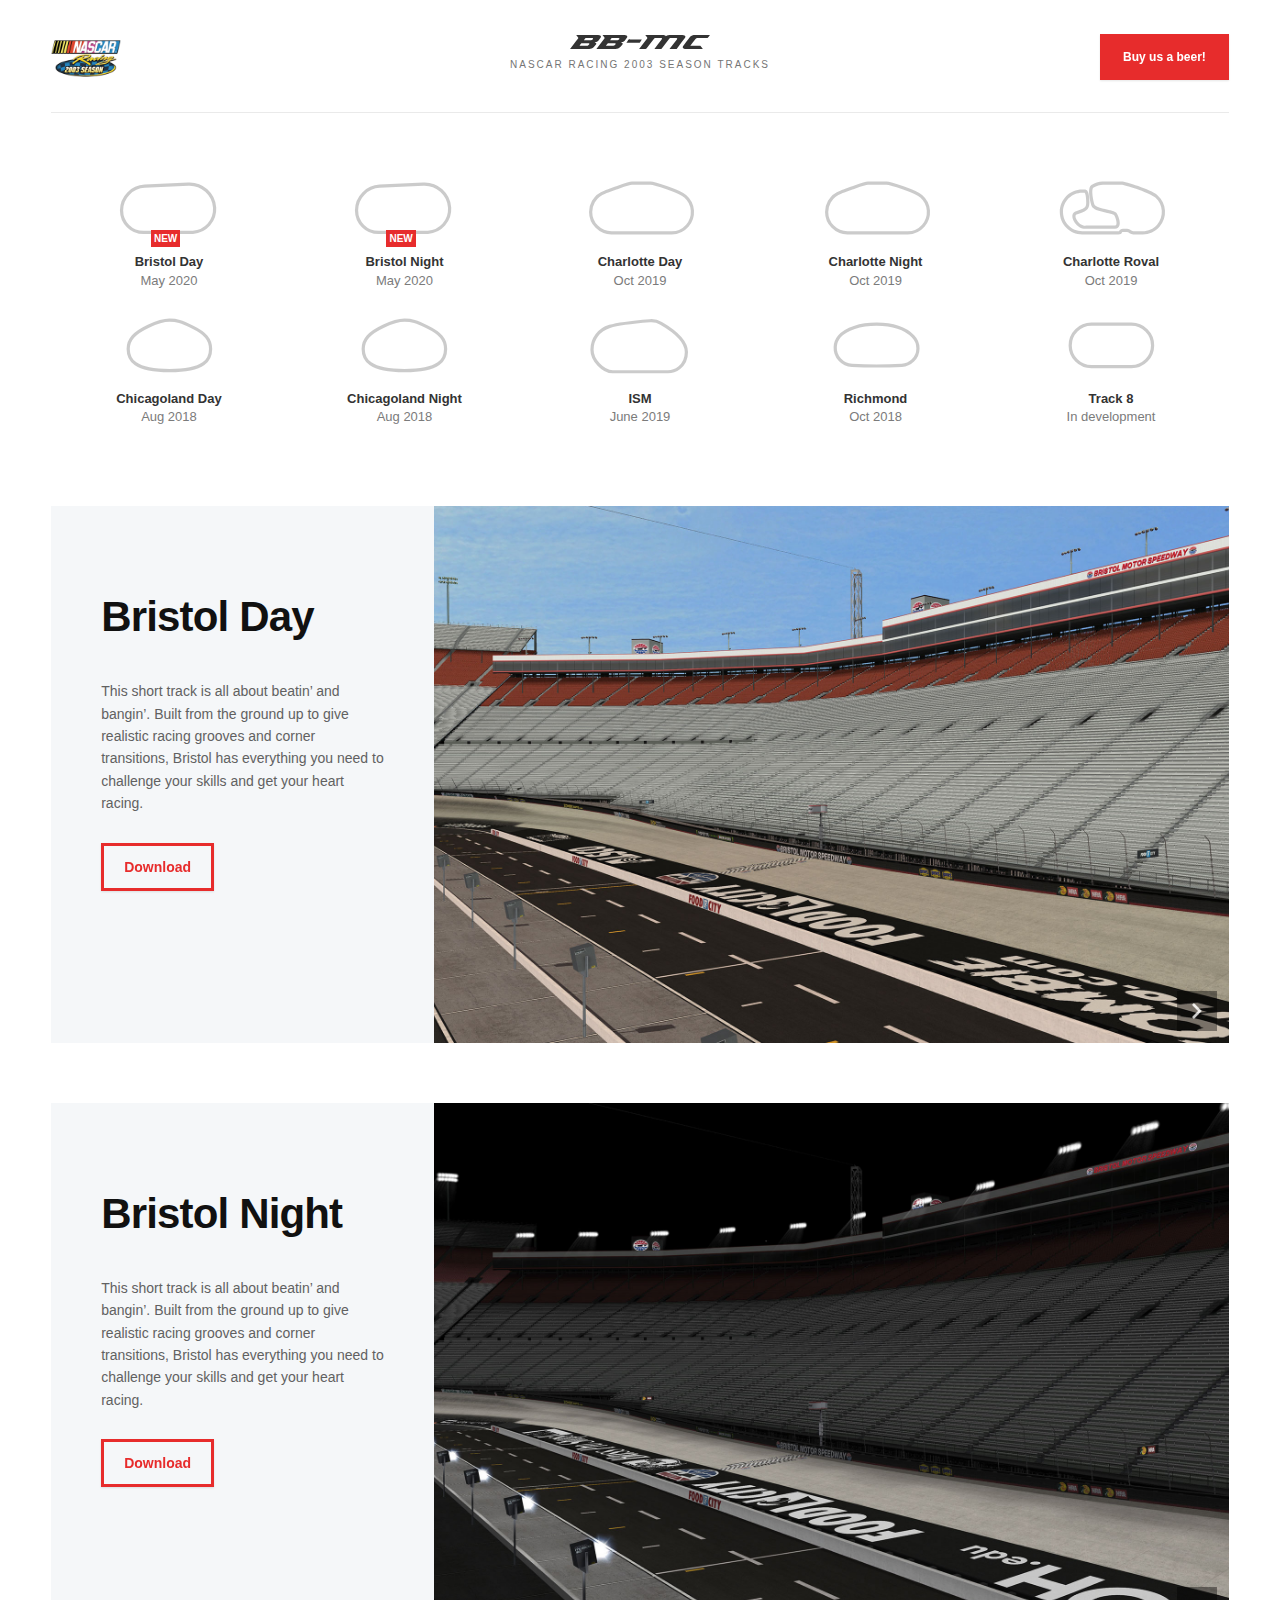
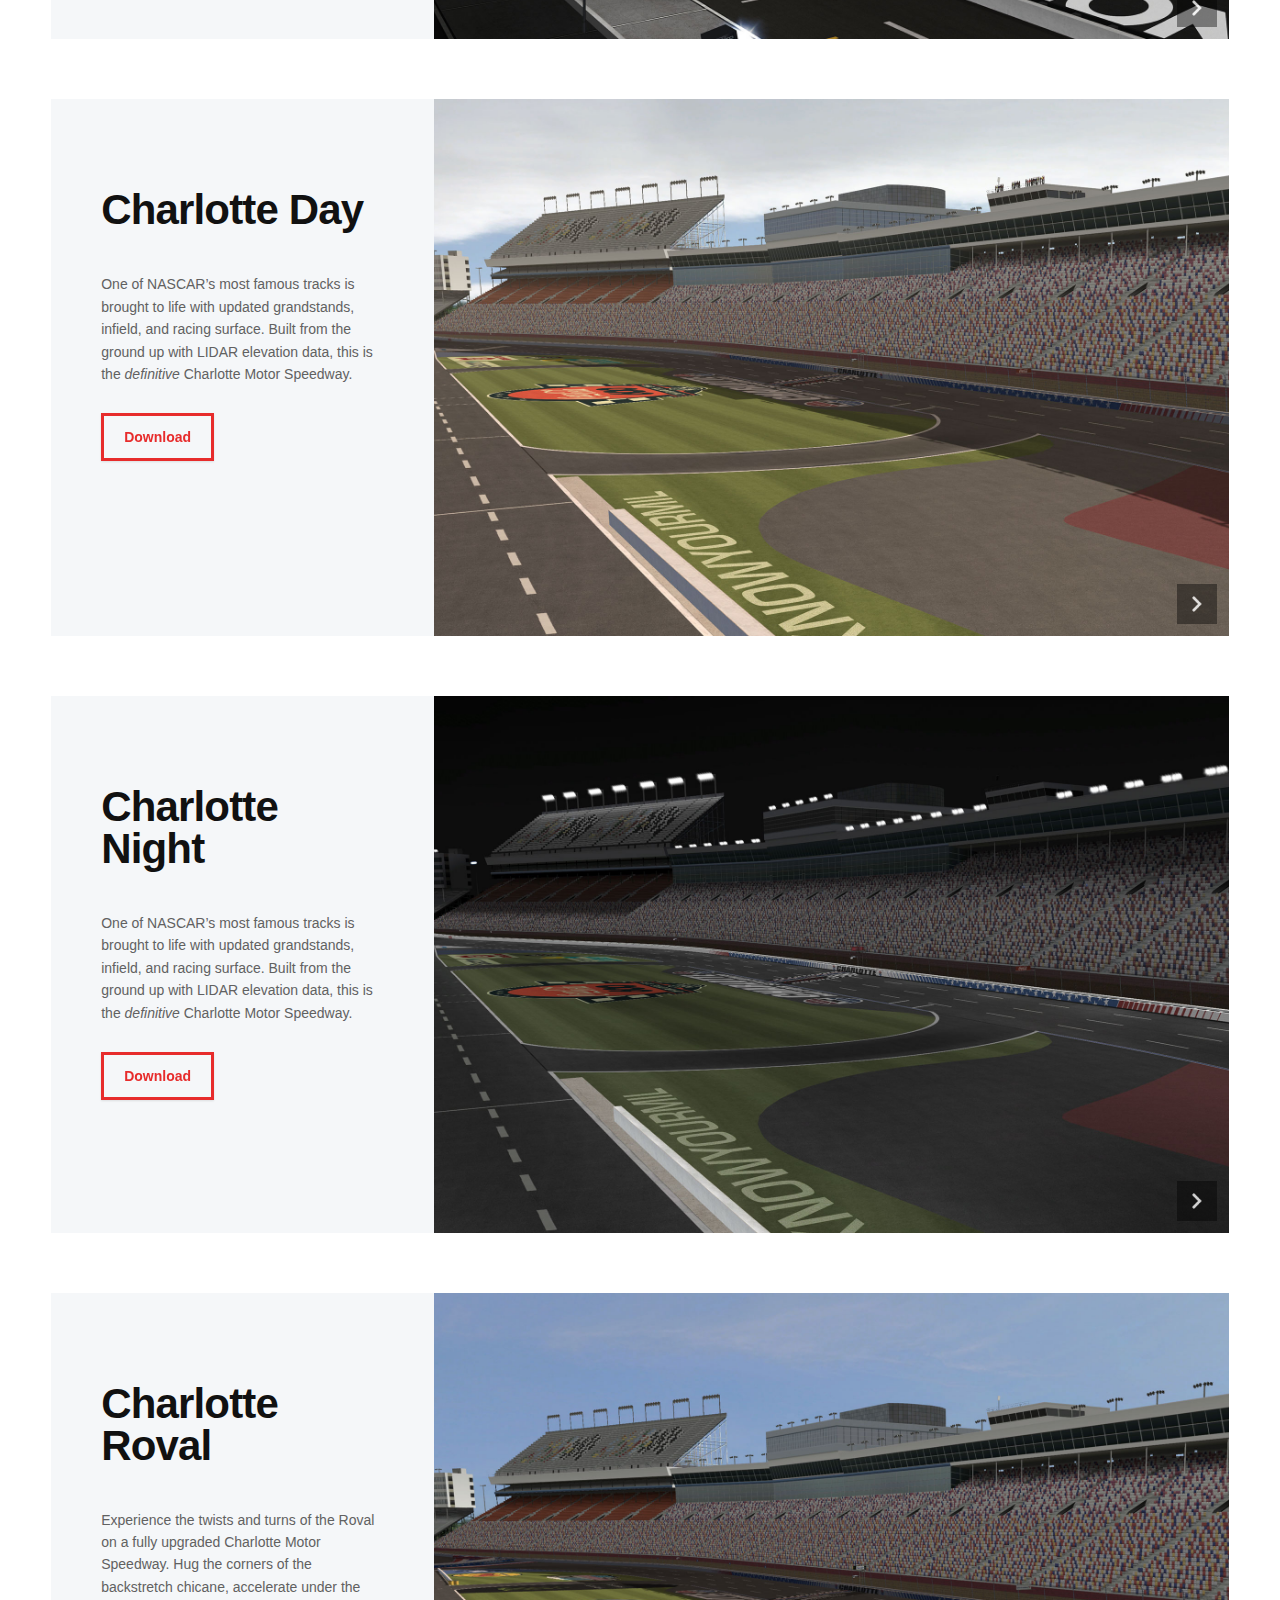
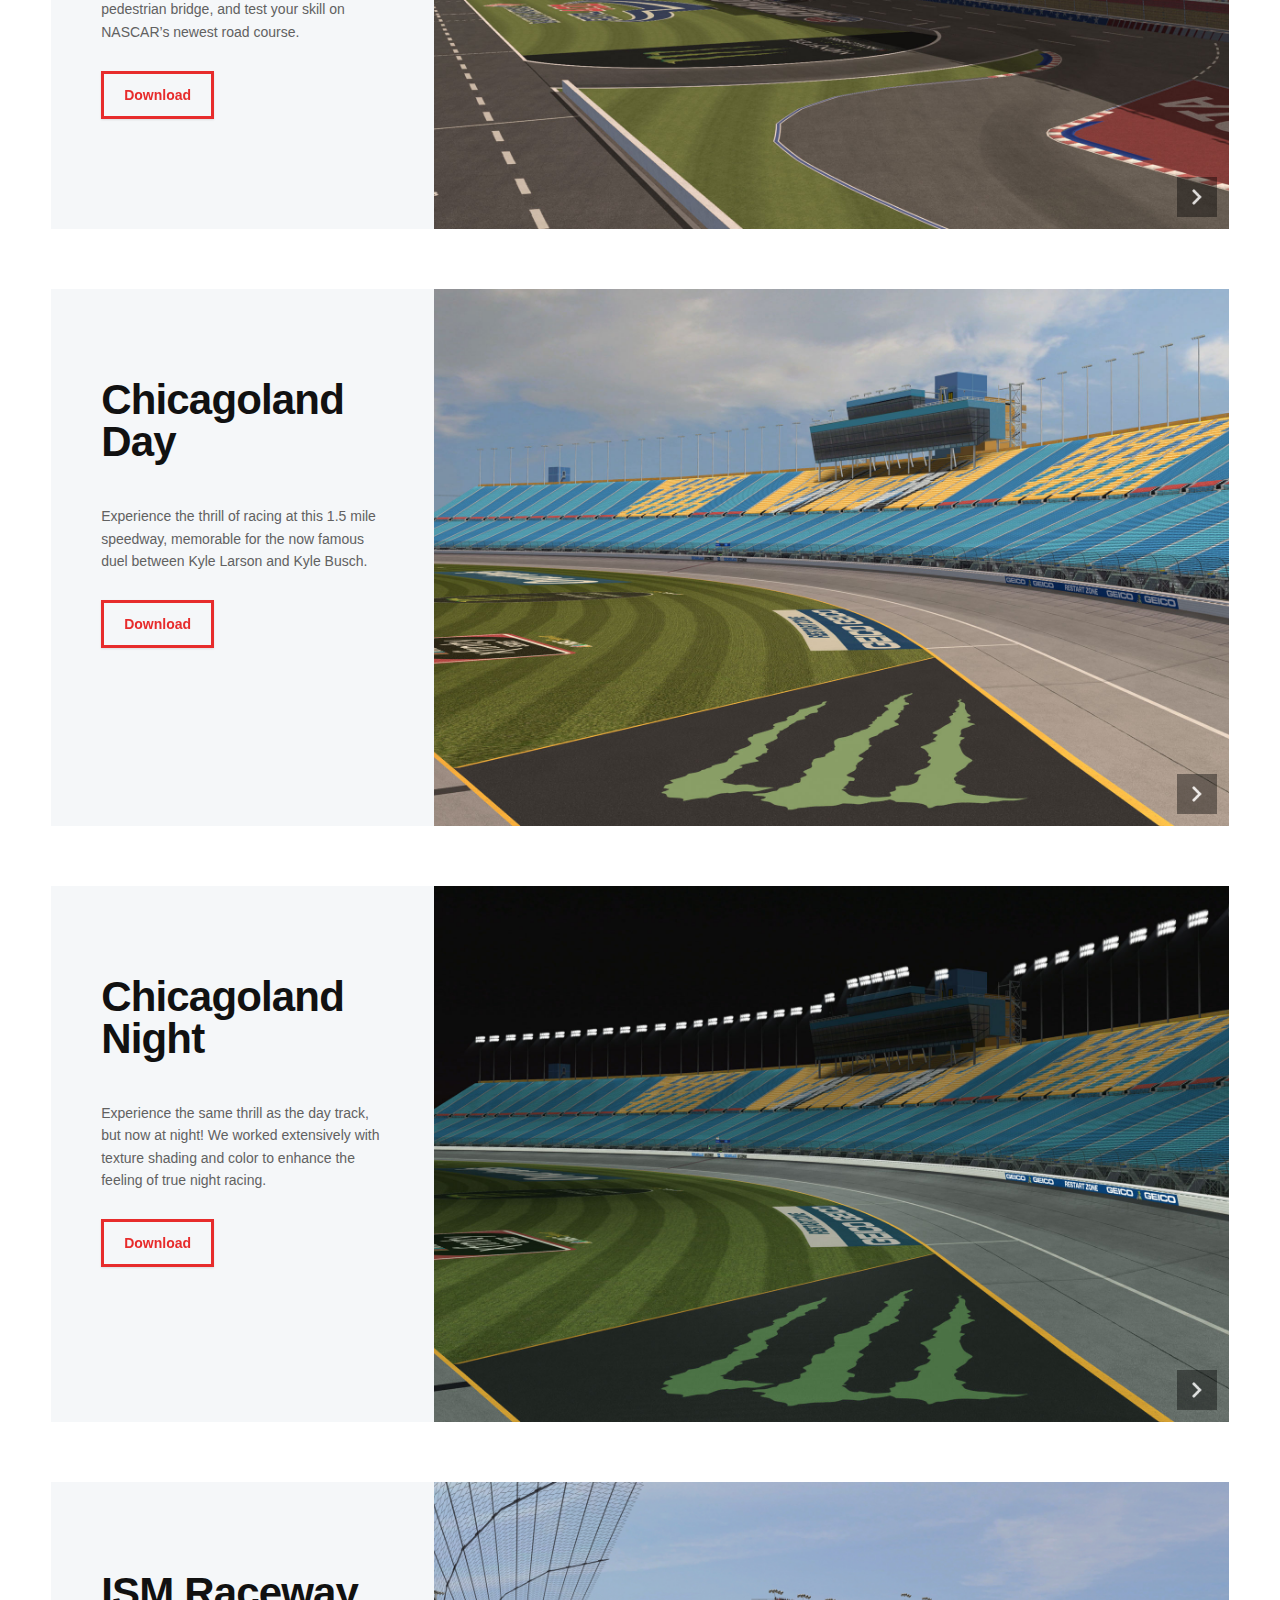
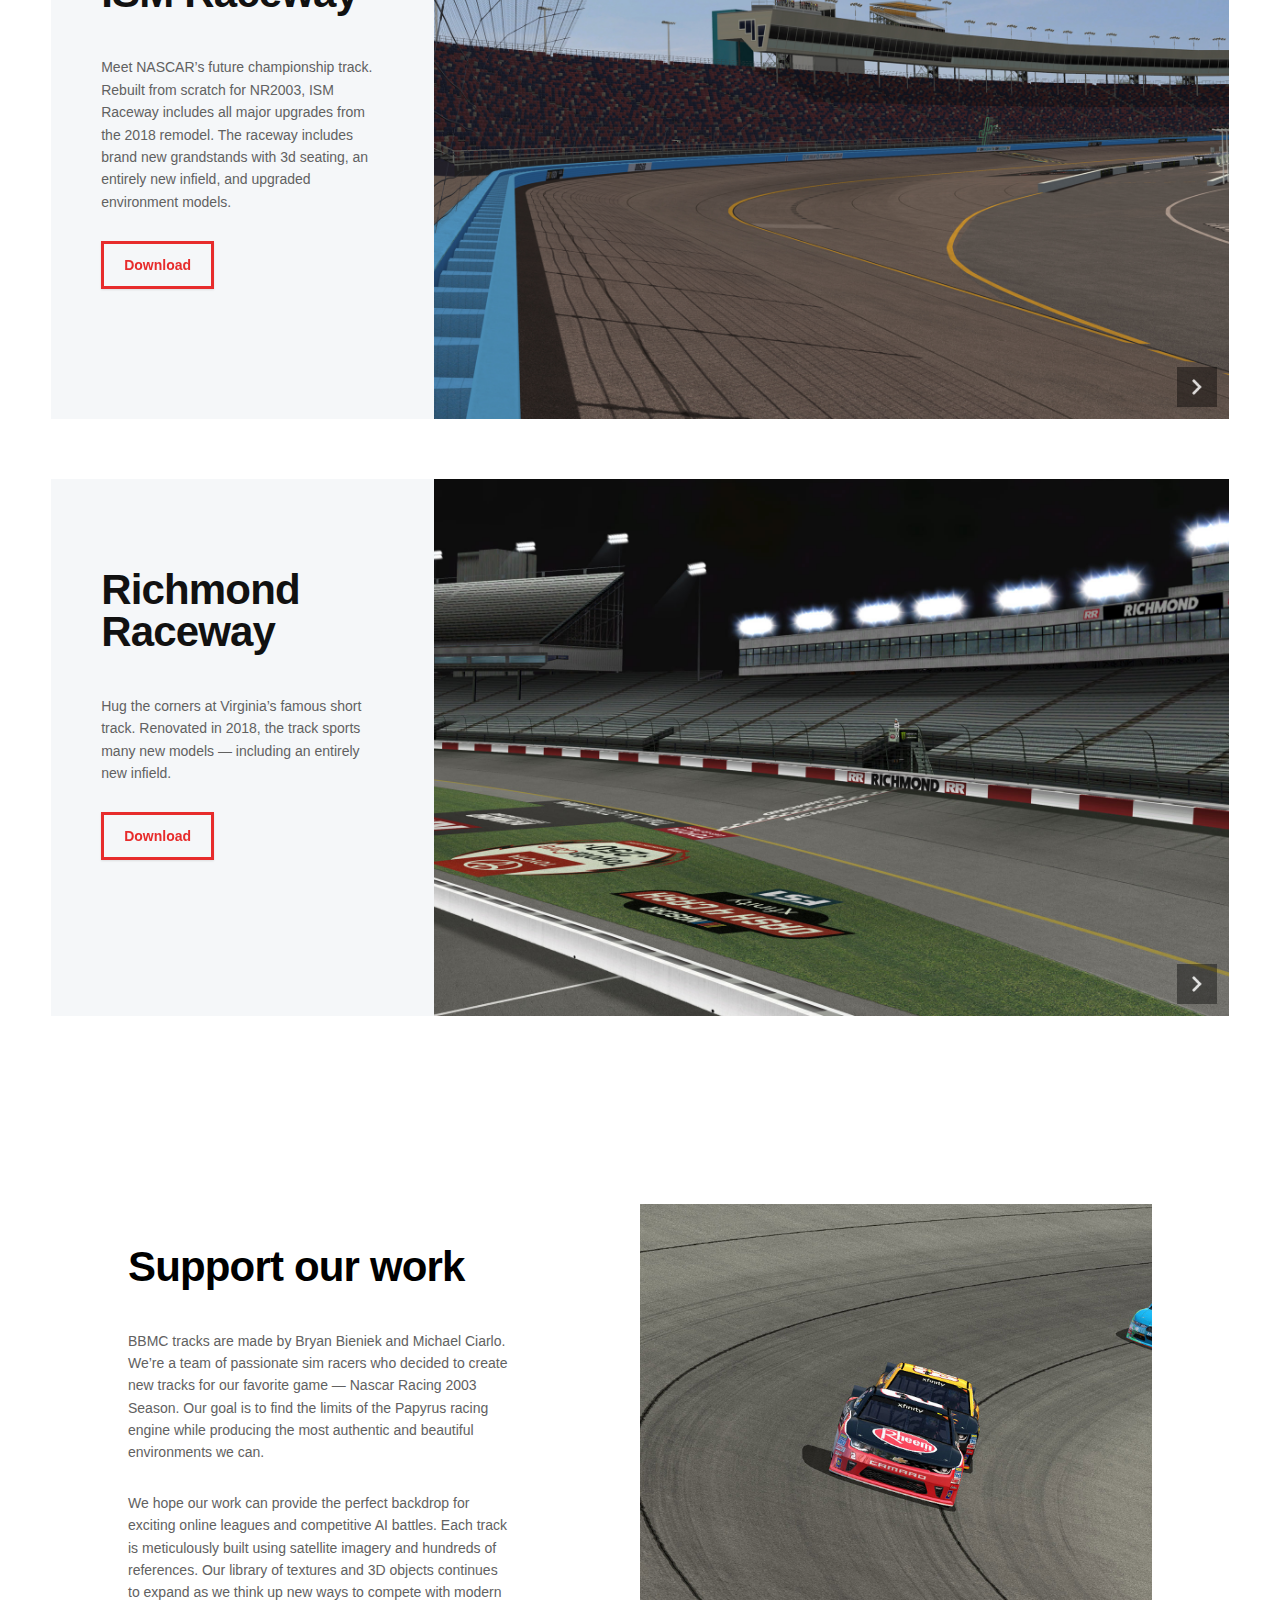
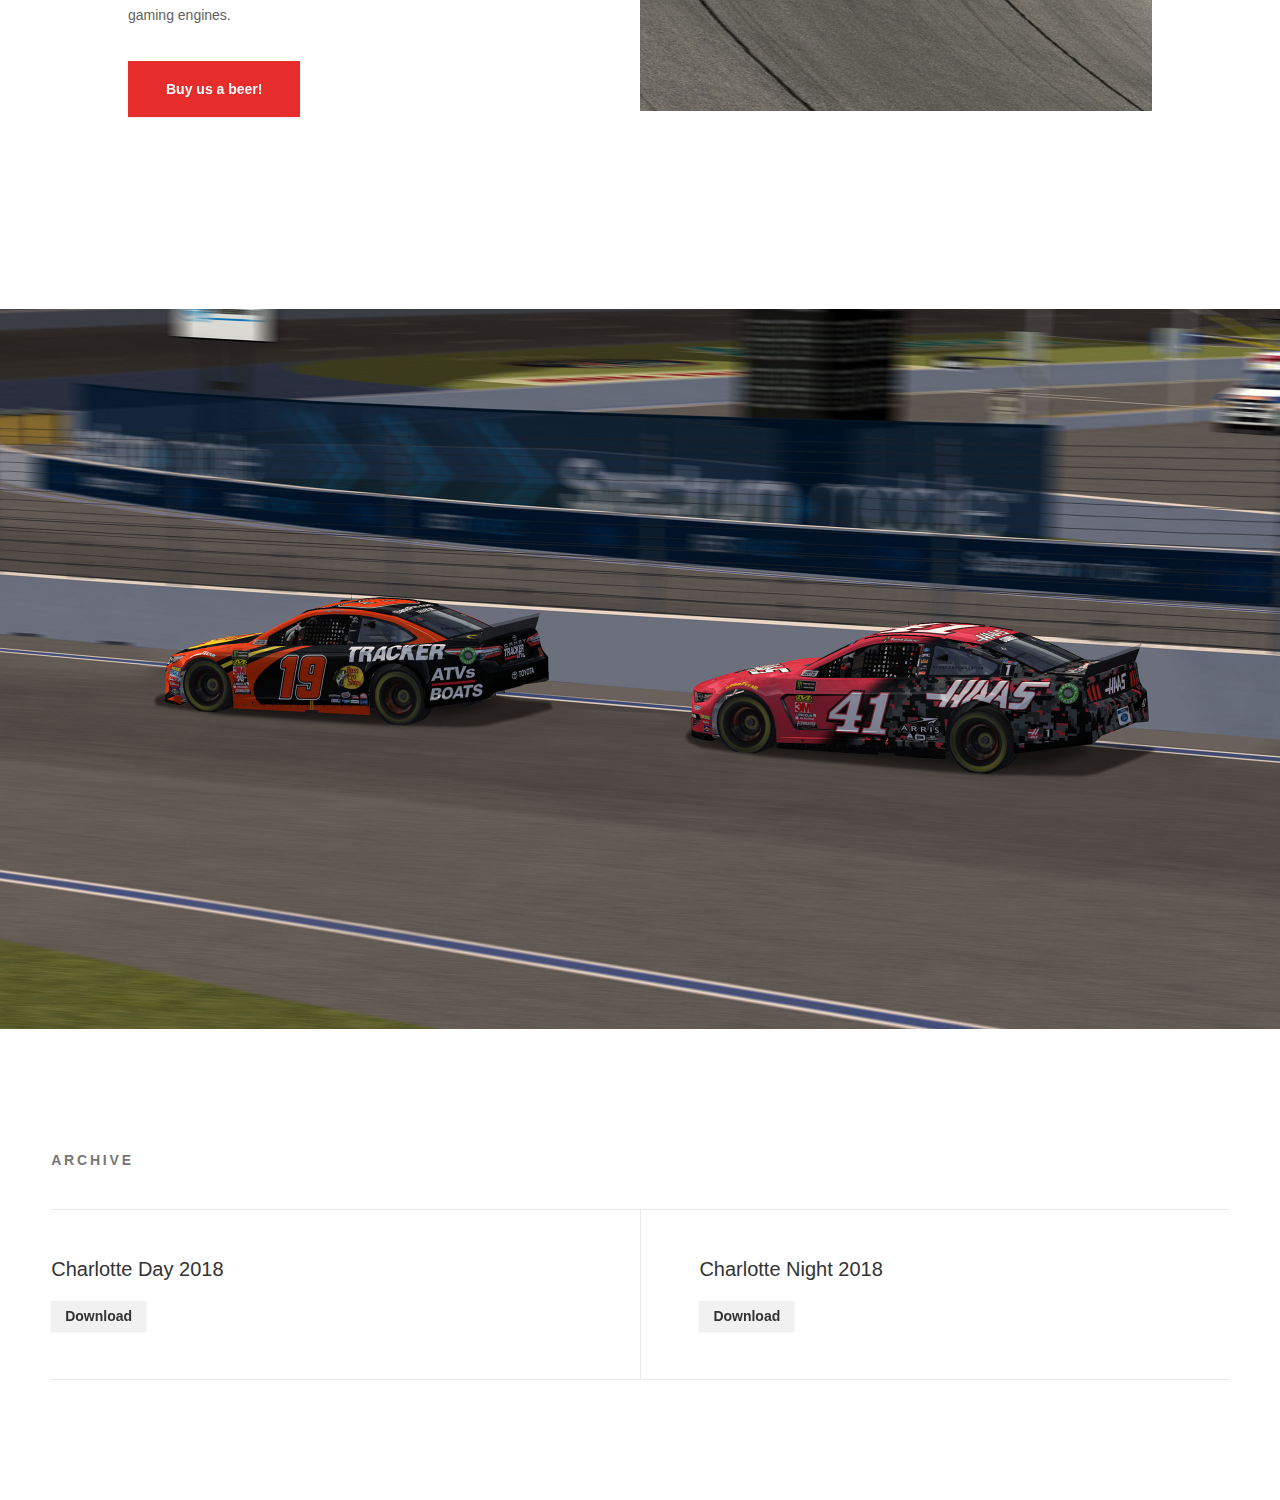
==== index.html @ 6c7286c6 "Adding Bristol" ====
<!DOCTYPE html>
  <html>
  <head itemscope itemtype="http://schema.org/WebSite">
    <meta http-equiv="X-UA-Compatible" content="IE=edge" />
    <meta charset="utf-8" />

    <meta name="Author" content="Michael Ciarlo">
    <meta name="robots" content="noodp">
    <title itemprop="name">BB-MC NR2003 Tracks</title>
    <meta name="Description" content="BB-MC tracks are made by Bryan Bieniek and Michael Ciarlo. We’re a team of passionate sim racers who decided to create new tracks for our favorite game — Nascar Racing 2003 Season. Our goal is to find the limits of the Papyrus racing engine while producing the most authentic and beautiful environments we can." />
    <meta name="Keywords" content="nr2003, nascar, papyrus, tracks, bb-mc, bbmc" />
    <meta name="viewport" content="width=device-width, initial-scale=1.0, user-scalable=yes" />
    <link href='css/styles.css' rel='stylesheet' type='text/css' />
    <link rel="shortcut icon" type="image/png" href="favicon.png"/>
    <link rel="icon" type="image/png" sizes="16x16" href="favicon.png" />
    <link rel="icon" type="image/png" sizes="64x64" href="favicon64.png">
    <link rel="icon" type="image/png" sizes="144x144" href="favicon144.png">
    <link rel="icon" type="image/png" sizes="128x128" href="favicon128.png">
    <link rel="icon" type="image/png" sizes="192x192" href="favicon192.png">
  </head>
  <body>
    <nav>
      <div class="wrapper">
        <img class="bbmc-logo" src="images/bbmc_logo.svg"/>
        <p>Nascar Racing 2003 Season Tracks</p>
        <img class="nr2003-logo" src="images/nr2003_logo.png"/>

        <form action="https://www.paypal.com/cgi-bin/webscr" method="post" target="_top">
          <input type="hidden" name="cmd" value="_s-xclick">
          <input type="hidden" name="encrypted" value="-----BEGIN [base64]/Ld/7AnKTxLSsSn9MILS9XUJB+LjviXIjpAPSilrXqiF1tpsbYVTB7MCBTBFT0xLMkMaRyl9DXPT93Aesy8qOb44S8ISNP3ZuZ2pFSe6hI1AZSZCnqjGi8lLxo4keRy+KV/[base64]/hJl66/RGqrj5rFb08sAABNTzDTiqqNpJeBsYs/[base64]/MA0GCSqGSIb3DQEBBQUAA4GBAIFfOlaagFrl71+jq6OKidbWFSE+Q4FqROvdgIONth+8kSK//Y/4ihuE4Ymvzn5ceE3S/[base64]/CYFsrI1hrlqDE5iIVI6xHju+7VVsXNITMTmZ12gdlLPNahbM4hONWyWEFKC5I/IgQmeHvSf1NakFo8JRTotuAVs6D/0YvlEqB1TQoZnE9zcMwkSItXrFla8p/ffb0wojvuf2L8EDoYLwv6KZ6eOqG/DkrmI8Ya5G-----END PKCS7-----">
          <input type="submit" border="0" value="Buy us a beer!" name="submit" alt="Buy us a beer through Paypal">
        </form>
      </div>
    </nav>

    <div class="page-container">
      <div class="wrapper">
        <ul class="track-nav">
          <li class="new">
            <a href="#bristol-day">
              <img src="images/bristol.svg"/>
              <span class="track-title">Bristol Day</span>
              <span class="track-status">May 2020</span>
            </a>
          </li><li class="new">
            <a href="#bristol-night">
              <img src="images/bristol.svg"/>
              <span class="track-title">Bristol Night</span>
              <span class="track-status">May 2020</span>
            </a>
          </li><li>
            <a href="#charlotte-day">
              <img src="images/charlotte.svg"/>
              <span class="track-title">Charlotte Day</span>
              <span class="track-status">Oct 2019</span>
            </a>
          </li><li>
            <a href="#charlotte-night">
              <img src="images/charlotte.svg"/>
              <span class="track-title">Charlotte Night</span>
              <span class="track-status">Oct 2019</span>
            </a>
          </li><li>
            <a href="#roval">
              <img src="images/roval.svg"/>
              <span class="track-title">Charlotte Roval</span>
              <span class="track-status">Oct 2019</span>
            </a>
          </li><li>
            <a href="#chicagoland-day">
              <img src="images/chicagoland.svg"/>
              <span class="track-title">Chicagoland Day</span>
              <span class="track-status">Aug 2018</span>
            </a>
          </li><li>
            <a href="#chicagoland-night">
              <img src="images/chicagoland.svg"/>
              <span class="track-title">Chicagoland Night</span>
              <span class="track-status">Aug 2018</span>
            </a>
          </li><li>
            <a href="#ism">
              <img src="images/ism.svg"/>
              <span class="track-title">ISM</span>
              <span class="track-status">June 2019</span>
            </a>
          </li><li>
            <a href="#richmond">
              <img src="images/richmond.svg"/>
              <span class="track-title">Richmond</span>
              <span class="track-status">Oct 2018</span>
            </a>
          </li><li>
            <a href="#if-you-like-us">
              <img src="images/generic_oval.svg"/>
              <span class="track-title">Track 8</span>
              <span class="track-status">In development</span>
            </a>
          </li>
        </ul>

        <section class="track" id="bristol-day">
          <a href="#" class="next-btn">next</a>
          <div class="details-sidebar">
            <h2>Bristol Day</h2>
            <p>This short track is all about beatin&rsquo; and bangin&rsquo;. Built from the ground up to give realistic racing grooves and corner transitions, Bristol has everything you need to challenge your skills and get your heart racing.</p>

            <a href="https://drive.google.com/uc?export=download&id=1gdAVMjMY4EZbZMWgzS-xcwdsfmLIvcOp" id="bristol_2019_day"  class="button">Download</a>
          </div>
          <ul class="gallery">
            <li class="active"><img src="images/bristol_day_01.jpg"/></li>
            <li><img src="images/bristol_day_02.jpg"/></li>
            <li><img src="images/bristol_day_03.jpg"/></li>
            <li><img src="images/bristol_day_04.jpg"/></li>
          </ul>
        </section>

        <section class="track" id="bristol-night">
          <a href="#" class="next-btn">next</a>
          <div class="details-sidebar">
            <h2>Bristol Night</h2>

            <p>This short track is all about beatin&rsquo; and bangin&rsquo;. Built from the ground up to give realistic racing grooves and corner transitions, Bristol has everything you need to challenge your skills and get your heart racing.</p>
            <a href="https://drive.google.com/uc?export=download&id=1IHFZramnAg5ig-El8wnReB5KZpmSCfus" id="bristol_2019_night"  class="button">Download</a>
          </div>
          <ul class="gallery">
            <li class="active"><img src="images/bristol_night_01.jpg"/></li>
            <li><img src="images/bristol_night_02.jpg"/></li>
            <li><img src="images/bristol_night_03.jpg"/></li>
            <li><img src="images/bristol_night_04.jpg"/></li>
          </ul>
        </section>

        <section class="track" id="charlotte-day">
          <a href="#" class="next-btn">next</a>
          <div class="details-sidebar">
            <h2>Charlotte Day</h2>

            <p>One of NASCAR&rsquo;s most famous tracks is brought to life with updated grandstands, infield, and racing surface. Built from the ground up with LIDAR elevation data, this is the <em>definitive</em> Charlotte Motor Speedway.</p>

            <a href="https://drive.google.com/uc?export=download&id=1QQlL8sUk3x7QSqaBfu5qzbh1188b99z9" id="charlotte_2019_day"  class="button">Download</a>
          </div>
          <ul class="gallery">
            <li class="active"><img src="images/charlotte_day_01.jpg"/></li>
            <li><img src="images/charlotte_day_02.jpg"/></li>
            <li><img src="images/charlotte_day_03.jpg"/></li>
            <li><img src="images/charlotte_day_04.jpg"/></li>
          </ul>
        </section>

        <section class="track" id="charlotte-night">
          <a href="#" class="next-btn">next</a>
          <div class="details-sidebar">
            <h2>Charlotte Night</h2>

            <p>One of NASCAR&rsquo;s most famous tracks is brought to life with updated grandstands, infield, and racing surface. Built from the ground up with LIDAR elevation data, this is the <em>definitive</em> Charlotte Motor Speedway.</p>

            <a href="https://drive.google.com/uc?export=download&id=196zmSc3mFMrxX4CjbywggFLNlgRhF7vT" id="charlotte_2019_night"  class="button">Download</a>

          </div>
          <ul class="gallery">
            <li class="active"><img src="images/charlotte_night_01.jpg"/></li>
            <li><img src="images/charlotte_night_02.jpg"/></li>
            <li><img src="images/charlotte_night_03.jpg"/></li>
            <li><img src="images/charlotte_night_04.jpg"/></li>
          </ul>
        </section>

        <section class="track" id="roval">
          <a href="#" class="next-btn">next</a>
          <div class="details-sidebar">
            <h2>Charlotte Roval</h2>

            <p>Experience the twists and turns of the Roval on a fully upgraded Charlotte Motor Speedway. Hug the corners of the backstretch chicane, accelerate under the pedestrian bridge, and test your skill on NASCAR&rsquo;s newest road course.</p>

            <a href="https://drive.google.com/uc?export=download&id=1WeiO4xHWXRuEvJM6mdbeGwLMorNpTwdo" id="charlotte_roval_2019"  class="button">Download</a>

          </div>
          <ul class="gallery">
            <li class="active"><img src="images/roval_01.jpg"/></li>
            <li><img src="images/roval_02.jpg"/></li>
            <li><img src="images/roval_03.jpg"/></li>
            <li><img src="images/roval_04.jpg"/></li>
          </ul>
        </section>

        <section class="track" id="chicagoland-day">
          <a href="#" class="next-btn">next</a>
          <div class="details-sidebar">
            <h2>Chicagoland Day</h2>

            <p>Experience the thrill of racing at this 1.5 mile speedway, memorable for the now famous duel between Kyle Larson and Kyle Busch.</p>

            <a href="https://drive.google.com/uc?export=download&id=1xI8DD6od8rFcpWTN_rj-GBPiWK726f2u" id="chicagoland_2018_day" class="button">Download</a>
          </div>
          <ul class="gallery">
            <li class="active"><img src="images/chicagoland_day_01.jpg"/></li>
            <li><img src="images/chicagoland_day_02.jpg"/></li>
            <li><img src="images/chicagoland_day_03.jpg"/></li>
          </ul>
        </section>

        <section class="track" id="chicagoland-night">
          <a href="#" class="next-btn">next</a>
          <div class="details-sidebar">
            <h2>Chicagoland Night</h2>

            <p>Experience the same thrill as the day track, but now at night! We worked extensively with texture shading and color to enhance the feeling of true night racing.</p>

            <a href="https://drive.google.com/uc?export=download&id=1O32Zm3NZcpu2gcEGbF2Jc6TDg2l6SyyN" id="chicagoland_2018_night" class="button">Download</a>
          </div>
          <ul class="gallery">
            <li class="active"><img src="images/chicagoland_night_01.jpg"/></li>
            <li><img src="images/chicagoland_night_02.jpg"/></li>
            <li><img src="images/chicagoland_night_03.jpg"/></li>
          </ul>
        </section>

        <section class="track" id="ism">
          <a href="#" class="next-btn">next</a>
          <div class="details-sidebar">
            <h2>ISM Raceway</h2>

            <p>Meet NASCAR&rsquo;s future championship track. Rebuilt from scratch for NR2003, ISM Raceway includes all major upgrades from the 2018 remodel. The raceway includes brand new grandstands with 3d seating, an entirely new infield, and upgraded environment models.</p>

            <a href="https://drive.google.com/uc?export=download&id=14yXhM1oPt4yrw9xiVf8Uq1otse2FO-Ag" id="ism_2019_day" class="button">Download</a>
          </div>
          <ul class="gallery">
            <li class="active"><img src="images/ism_01.jpg"/></li>
            <li><img src="images/ism_02.jpg"/></li>
            <li><img src="images/ism_03.jpg"/></li>
            <li><img src="images/ism_04.jpg"/></li>
          </ul>
        </section>

        <section class="track" id="richmond">
          <a href="#" class="next-btn">next</a>
          <div class="details-sidebar">
            <h2>Richmond Raceway</h2>

            <p>Hug the corners at Virginia&rsquo;s famous short track. Renovated in 2018, the track sports many new models &mdash; including an entirely new infield.</p>

            <a href="https://drive.google.com/uc?export=download&id=11vyRlw9XBg_BKRgeRlXnUYu-orRSEMEd" id="richmond_2018_night"  class="button">Download</a>
          </div>
          <ul class="gallery">
            <li class="active"><img src="images/richmond_01.jpg"/></li>
            <li><img src="images/richmond_02.jpg"/></li>
            <li><img src="images/richmond_03.jpg"/></li>
            <li><img src="images/richmond_04.jpg"/></li>
          </ul>
        </section>
      </div>

      <section id="if-you-like-us">
        <div class="wrapper">
          <h2>Support our work</h2>
          <p>BBMC tracks are made by Bryan Bieniek and Michael Ciarlo. We’re a team of passionate sim racers who decided to create new tracks for our favorite game &mdash; Nascar Racing 2003 Season. Our goal is to find the limits of the Papyrus racing engine while producing the most authentic and beautiful environments we can.</p>

          <p>We hope our work can provide the perfect backdrop for exciting online leagues and competitive AI battles. Each track is meticulously built using satellite imagery and hundreds of references. Our library of textures and 3D objects continues to expand as we think up new ways to compete with modern gaming engines.</p>
          <form action="https://www.paypal.com/cgi-bin/webscr" method="post" target="_top">
            <input type="hidden" name="cmd" value="_s-xclick">
            <input type="hidden" name="encrypted" value="-----BEGIN [base64]/Ld/7AnKTxLSsSn9MILS9XUJB+LjviXIjpAPSilrXqiF1tpsbYVTB7MCBTBFT0xLMkMaRyl9DXPT93Aesy8qOb44S8ISNP3ZuZ2pFSe6hI1AZSZCnqjGi8lLxo4keRy+KV/[base64]/hJl66/RGqrj5rFb08sAABNTzDTiqqNpJeBsYs/[base64]/MA0GCSqGSIb3DQEBBQUAA4GBAIFfOlaagFrl71+jq6OKidbWFSE+Q4FqROvdgIONth+8kSK//Y/4ihuE4Ymvzn5ceE3S/[base64]/CYFsrI1hrlqDE5iIVI6xHju+7VVsXNITMTmZ12gdlLPNahbM4hONWyWEFKC5I/IgQmeHvSf1NakFo8JRTotuAVs6D/0YvlEqB1TQoZnE9zcMwkSItXrFla8p/ffb0wojvuf2L8EDoYLwv6KZ6eOqG/DkrmI8Ya5G-----END PKCS7-----">
            <input type="submit" border="0" value="Buy us a beer!" name="submit" alt="Buy us a beer through Paypal">
            </form>
        </div>
        <div class="about-image">
          <img class="half-image" src="images/about-sq.jpg" alt="Charlotte Motor Speedway for NR2003"/>
        </div>
      </section>

      <section id="donate">
        <img class="charlotte-image" src="images/about_bg.jpg" alt="Charlotte Motor Speedway for NR2003"/>
      </section>

      <section id="archives">
        <div class="wrapper">
          <h2>Archive</h2>
          <ul>
            <li>
              <span class="download-title">Charlotte Day 2018</span>
              <a href="https://drive.google.com/uc?export=download&id=18h4JbHLHqcitSFmX3NyJFHFtAVwnP8gA" id="charlotte_2018_night">Download</a>
            </li><li>
              <span class="download-title">Charlotte Night 2018</span>
              <a href="https://drive.google.com/uc?export=download&id=1z1UWp6cW1PGegtFF5knNUzVIuVJZ25nS" id="charlotte_2018_day">Download</a>
            </li>
        </div>
      </section>
    </div>

    <script async src="https://www.googletagmanager.com/gtag/js?id=UA-72804362-2"></script>
    <script>
      window.dataLayer = window.dataLayer || [];
      function gtag(){dataLayer.push(arguments);}
      gtag('js', new Date());

      gtag('config', 'UA-72804362-2');
    </script>

    <script src="https://ajax.googleapis.com/ajax/libs/jquery/3.3.1/jquery.min.js"></script>

    <script type="text/javascript" src="js/nr2003.js"></script>

  </body>
</html>
---- css/styles.css ----
html, body, div, span, applet, object, iframe,
h1, h2, h3, h4, h5, h6, p, blockquote, pre,
a, abbr, acronym, address, big, cite, code,
del, dfn, em, img, ins, kbd, q, s, samp,
small, strike, strong, sub, sup, tt, var,
b, u, i, center,
dl, dt, dd, ol, ul, li,
fieldset, form, label, legend,
table, caption, tbody, tfoot, thead, tr, th, td,
article, aside, canvas, details, embed,
figure, figcaption, footer, header, hgroup,
menu, nav, output, ruby, section, summary,
time, mark, audio, video {
  margin: 0;
  padding: 0;
  border: 0;
  font-size: 100%;
  font: inherit;
  vertical-align: baseline;
}
/* HTML5 display-role reset for older browsers */
article, aside, details, figcaption, figure,
footer, header, hgroup, menu, nav, section {
  display: block;
}

ol, ul {
  list-style: none;
}
blockquote, q {
  quotes: none;
}
blockquote:before, blockquote:after,
q:before, q:after {
  content: '';
  content: none;
}
table {
  border-collapse: collapse;
  border-spacing: 0;
}

a {
  text-decoration: none;
}

.wrapper {
  width: 90%;
  margin: 0 auto;
}

html, body {
  background-color: #fff;
  font-family: "Helvetica", "Helvetica Neue", sans-serif;
  overflow-x: hidden;
}

.page-container {
  background: white;
}

p, a {
  font-family: "Helvetica", "Helvetica Neue", sans-serif;
}

em {
  font-style: italic;
}

.button,
input[type=submit] {
  border: 3px solid #E72C2C;
  padding: 14px 20px;
  font-size: 14px;
  color: #E72C2C;
  line-height: 1;
  font-weight: bold;
  display: inline-block;
  position: relative;
  z-index: 2;
  cursor: pointer;
  box-shadow: 0 1px 2px rgba(0,0,0,.1);
  transform: translate3d(0,0,0);
  transition: box-shadow 150ms ease-in-out, transform 150ms ease-in-out, background-color 100ms ease-in-out, color 100ms ease-in-out;
}

input[type=submit] {
  background-color: white;
  margin-top: 0;
  transform-origin: right;
  background-color: #E72C2C;
  color: white;
  font-size: 12px;
  -webkit-appearance: none;
}

.button:hover,
input[type=submit]:hover {
  background-color: #E72C2C;
  color: white;
  transform: translate3d(0,-1px,0);
  box-shadow: 0 8px 20px rgba(0,0,0,.3)
}

nav {
  box-sizing: border-box;
  text-align: center;
  position: relative;
  background: #fff;
}

nav .wrapper {
  padding: 28px 0 24px;
  border-bottom: 1px solid #eaeaea;
}

nav p {
  font-size: 10px;
  color: #757575;
  text-transform: uppercase;
  letter-spacing: 2px;
  padding: 4px 0;
}

nav form {
  display: none;
}

h2 {
  font-size: 22px;
  line-height: 1;
  position: relative;
  font-weight: bold;
  margin-bottom: 1em;
  letter-spacing: -.02em;
  position: relative;
  z-index: 2;
}

p {
  line-height: 1.4;
  font-size: 13px;
  color: #616161;
  line-height: 1.6;
}

p + p {
  margin-top: 2em;
}

p + a {
  margin-top: 2em;
}

.bbmc-logo {
  width: 140px;
  display: inline-block;
}

.nr2003-logo {
  display: none;
}

.track-nav {
  padding: 50px 0 50px;
  text-align: center;
}

.track-nav li.new::after,
.track.new h2::before {
  content: "NEW";
  font-size: 10px;
  padding: 3px 3px;
  color: #fff;
  font-weight: bold;
  text-transform: uppercase;
  background-color: #E72C2C;
  position: absolute;
  top: 65px;
  left: 50%;
  margin-left: -18px;
  pointer-events: none;
}

.track.new h2::before {
  top: 5px;
  left: 0;
  margin-left: 0
}

.track-nav li {
  vertical-align: top;
  padding: 84px 0 30px;
  display: inline-block;
  width: 150px;
  text-align: center;
  position: relative;
}

.track-nav img {
  position: absolute;
  height: 90px;
  width: 120px;
  top: 0;
  left: 50%;
  margin-left: -60px;
  opacity: .2;
  transition: opacity 150ms ease-in-out;
}

.track-nav a:hover img {
  opacity: 1;
}

.track-nav a:hover .track-title {
  color: #E72C2C
}

.track-title,
.track-status {
  display: block;
  line-height: 1.4
}

.track-title {
  font-size: 13px;
  color: #333;
  font-weight: 600;
  letter-spacing: 0px;
}

.pending .track-title {
  color: #7B7B7B;
}

.track-status {
  font-size: 13px;
  color: #7B7B7B;
  text-align: center;
}

.track {
  background: #1F1F1F;
  position: relative;
  margin-bottom: 30px;
}

.details-sidebar {
  background: #f5f7f9;
  color: #111;
  padding: 60px 40px;
  position: relative;
  overflow: hidden;
}

.details-sidebar p,
#if-you-like-us p {
  max-width: 400px;
  position: relative;
  z-index: 2;
}

.track a {
  color: #E72C2C;
}

.track a:hover {
  color: #fff;
}

.gallery {
  background-color: #1F1F1F;
  position: relative;
  z-index: 1;
  flex: 1;
  overflow: hidden;
}

.gallery li {
  position: relative;
}

.gallery img {
  display: block;
  width: 100%;
  opacity: 0;
  transition: opacity 200ms ease-in-out;
}

.gallery li:nth-child(n+2) {
  position: absolute;
  top: 0;
  left: 0;
}

.gallery li.active img {
  opacity: 1
}

.next-btn {
  position: absolute;
  display: block;
  right: 12px;
  bottom: 12px;
  z-index: 10;
  background: rgba(0,0,0,.5) url("../images/right_arrow.png") center no-repeat;
  background-size: 10px auto;
  width: 40px;
  height: 40px;
  font-size: 0;
  text-indent: -9999px;
  opacity: 0.8;
  transition: background-color 200ms ease-in-out;
}

.next-btn:hover {
  background-color: #111;
}

form input[type=submit] {
  margin-top: 2.5em;
  opacity: 1;
  display: inline-block;
}

.sandbox-track {
  width: 80%;
  margin-bottom: 40px;
}

#if-you-like-us {
  padding: 4em 0 6em;
}

#if-you-like-us input[type=submit] {
  font-size: 14px;
  padding: 18px 35px;
}

#if-you-like-us .wrapper {
  margin: 0 0 0 10%;
}

#if-you-like-us a {
  color: #656565;
  text-decoration: underline;
}

#if-you-like-us a:hover {
  color: #E72C2C;
}

.charlotte-image {
  width: 100%;
}

.half-image {
  width: 100%;
}

.about-image {
  margin: 6em auto 0;
  display: block;
  width: 80%;
}

#archives {
  padding: 120px 0;
}

#archives ul {
  display: flex;
  flex-direction: row;
  flex-wrap: wrap;
  border-bottom: 1px solid #eaeaea;
}

#archives li {
  flex: 1;
  border-top: 1px solid #eaeaea;
  position: relative;
  box-sizing: border-box;
}

#archives li:nth-child(odd) {
  padding: 2em 5% 2em 0;
  border-right: 1px solid #eaeaea;
}

#archives li:nth-child(even) {
  padding: 2em 0 2em 5%;
}

.download-title {
  font-size: 16px;
  display: block;
  margin-bottom: 1em;
  color: #333;
}

#archives h2 {
  font-size: 12px;
  text-transform: uppercase;
  letter-spacing: 0.2em;
  margin-bottom: 3em;
  color: #767676;
}

#archives a {
  display: inline-block;
  padding: .5em 1em;
  background: #f1f1f1;
  color: #333;
  font-size: 12px;
  font-weight: bold;
  flex: 1;
  box-shadow: 0 1px 2px rgba(0,0,0,.1);
  transform: translate3d(0,0,0);
  transition: box-shadow 150ms ease-in-out, transform 150ms ease-in-out, background-color 100ms ease-in-out, color 100ms ease-in-out;
}

#archives a:hover {
  background-color: #E72C2C;
  color: white;
  transform: translate3d(0,-1px,0);
  box-shadow: 0 8px 20px rgba(0,0,0,.3)
}

@media screen and (min-width:520px) {
  .details-sidebar img {
    width: 230px;
  }
}

@media screen and (min-width:768px) {
  h2 {
    font-size: 36px;
  }

  .wrapper {
    width: 96%;
  }

  nav .wrapper {
    padding: 35px 0
  }

  nav form {
    position: absolute;
    top: 34px;
    right: 2%;
    z-index: 9999;
    display: block;
  }

  nav input[type=submit] {
    margin: 0;
  }

  .nr2003-logo {
    display: block;
    position: absolute;
    top: 40px;
    left: 2%;
    width: 60px;
  }

  .track-nav {
    padding: 40px 0 80px;
    text-align: center;
  }

  .track-nav.row-one {
    padding-bottom: 0;
  }

  .track-nav.row-one {
    padding-top: 10px;
  }

  .track-nav li.new::after {
    top: 77px;
  }

  .track-nav li {
    width: 25%;
    padding: 100px 0 0;
  }

  .track-nav img {
    top: 10px;
  }

  .track {
    margin-bottom: 20px;
  }

  .details-sidebar {
    padding: 60px 30px;
  }

  .details-sidebar img {
    width: 280px;
  }

  #if-you-like-us {
    padding: 8em 0 10em;
    display: flex;
    flex-direction: row;
    flex-wrap: nowrap;
  }

  #if-you-like-us h2 {
    margin-top :1em;
  }

  #if-you-like-us .wrapper {
    flex: 1;
    margin-left: 5%;
  }

  #if-you-like-us .about-image {
    max-width: 40%;
    height: auto;
    margin: 0 5% 0 10%;
    display: block;
  }

  .sandbox-track {
    width: 495px;
    margin-bottom: 60px;
  }

  .download-title {
    font-size: 18px;
  }

  #archives a {
    font-size: 14px;
  }
}

@media screen and (min-width:1024px) {
  .wrapper {
    width: 92%;
  }

  .nr2003-logo {
    left: 4%;
    width: 70px;
  }

  nav form {
    right: 4%;
  }

  .track-nav.row-one {
    padding-top: 30px;
  }

  .track {
    display: flex;
    flex-direction: row;
    flex-wrap: nowrap;
    margin-bottom: 40px;
  }

  .track-nav li {
    width: 20%;
  }

  .details-sidebar {
    width: 30%;
  }

  .details-sidebar img {
    width: 340px;
    bottom: 60px;
  }

  .gallery img {
    width: auto;
    height: 500px;
    margin-left: -130px;
  }

  #if-you-like-us {
    padding-bottom: 12em;
  }

  #if-you-like-us .wrapper {
    margin-left: 10%;
  }

  #if-you-like-us .about-image {
    margin-right: 10%;
  }

  #archives h2 {
    font-size: 14px;
  }

  #archives li:nth-child(odd) {
    padding: 3em 5% 3em 0;
  }

  #archives li:nth-child(even) {
    padding: 3em 0 3em 5%;
  }

  .download-title {
    font-size: 20px;
  }
}

@media screen and (min-width:1180px) {
  .details-sidebar {
    width: 24%;
  }

  .gallery img {
    width: 128%;
    height: auto;
    margin-left: -14%;
  }

  .details-sidebar img {
    width: 432px;
    bottom: 20px;
  }
}

@media screen and (min-width:1280px) {
  h2 {
    font-size: 42px;
  }

  p {
    font-size: 14px;
  }

  .details-sidebar {
    padding: 90px 50px;
  }

  .track {
    margin-bottom: 60px;
  }

  .track-nav {
    text-align: center;
  }

  .track-nav li {
    width: 20%;
  }

  .gallery img {
    width: 120%;
    margin-left: -10%;
  }

  footer {
    font-size: 12px;
  }

  footer .wrapper {
    padding: 140px 0 170px;
    position: relative;
  }

  #archives li {
    padding: 4em 0;
  }
}

@media screen and (min-width:1440px) {
  nav .wrapper {
    padding: 44px 0;
  }

  .nr2003-logo {
    top: 48px;
  }

  nav form {
    top: 42px;
  }

  .wrapper {
    width: 88%;
  }

  .nr2003-logo {
    left: 6%;
  }

  .track-nav {
    padding: 70px 0 90px;
  }

  .track-nav li {
    padding: 100px 0 20px;
  }

  .track-nav img {
    width: 150px;
    margin-left: -75px;
  }

  nav form {
    right: 6%;
  }

  .details-sidebar {
    width: 22%;
  }
}

@media screen and (min-width: 1920px) {
  h2 {
    font-size: 48px;
  }

  p {
    font-size: 16px;
  }

  .gallery img {
    width: 120%;
    margin-left: -10%;
  }

  .track-nav li {
    width: 10%;
  }

  .details-sidebar {
    width: 20%;
  }

  #if-you-like-us .wrapper {
    margin-left: 15%;
  }

  #if-you-like-us .about-image {
    margin-right: 15%;
  }
}
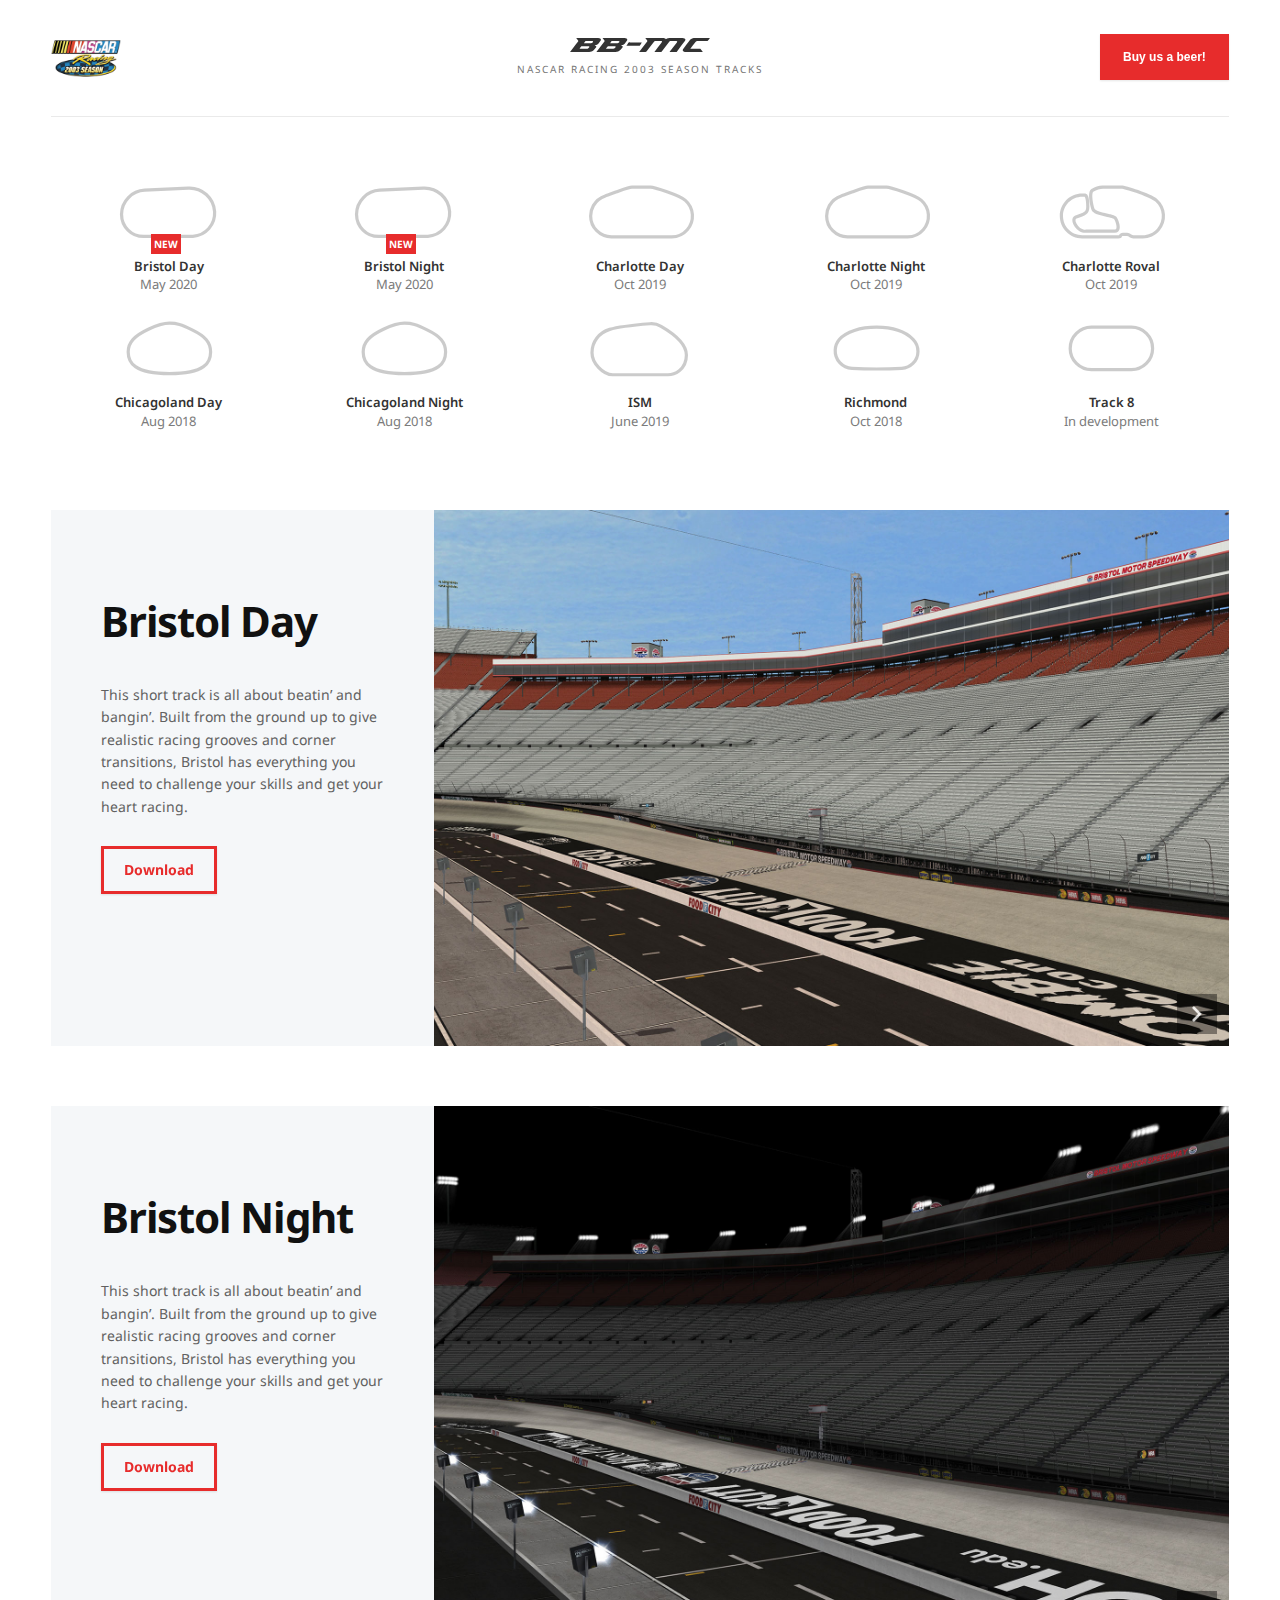
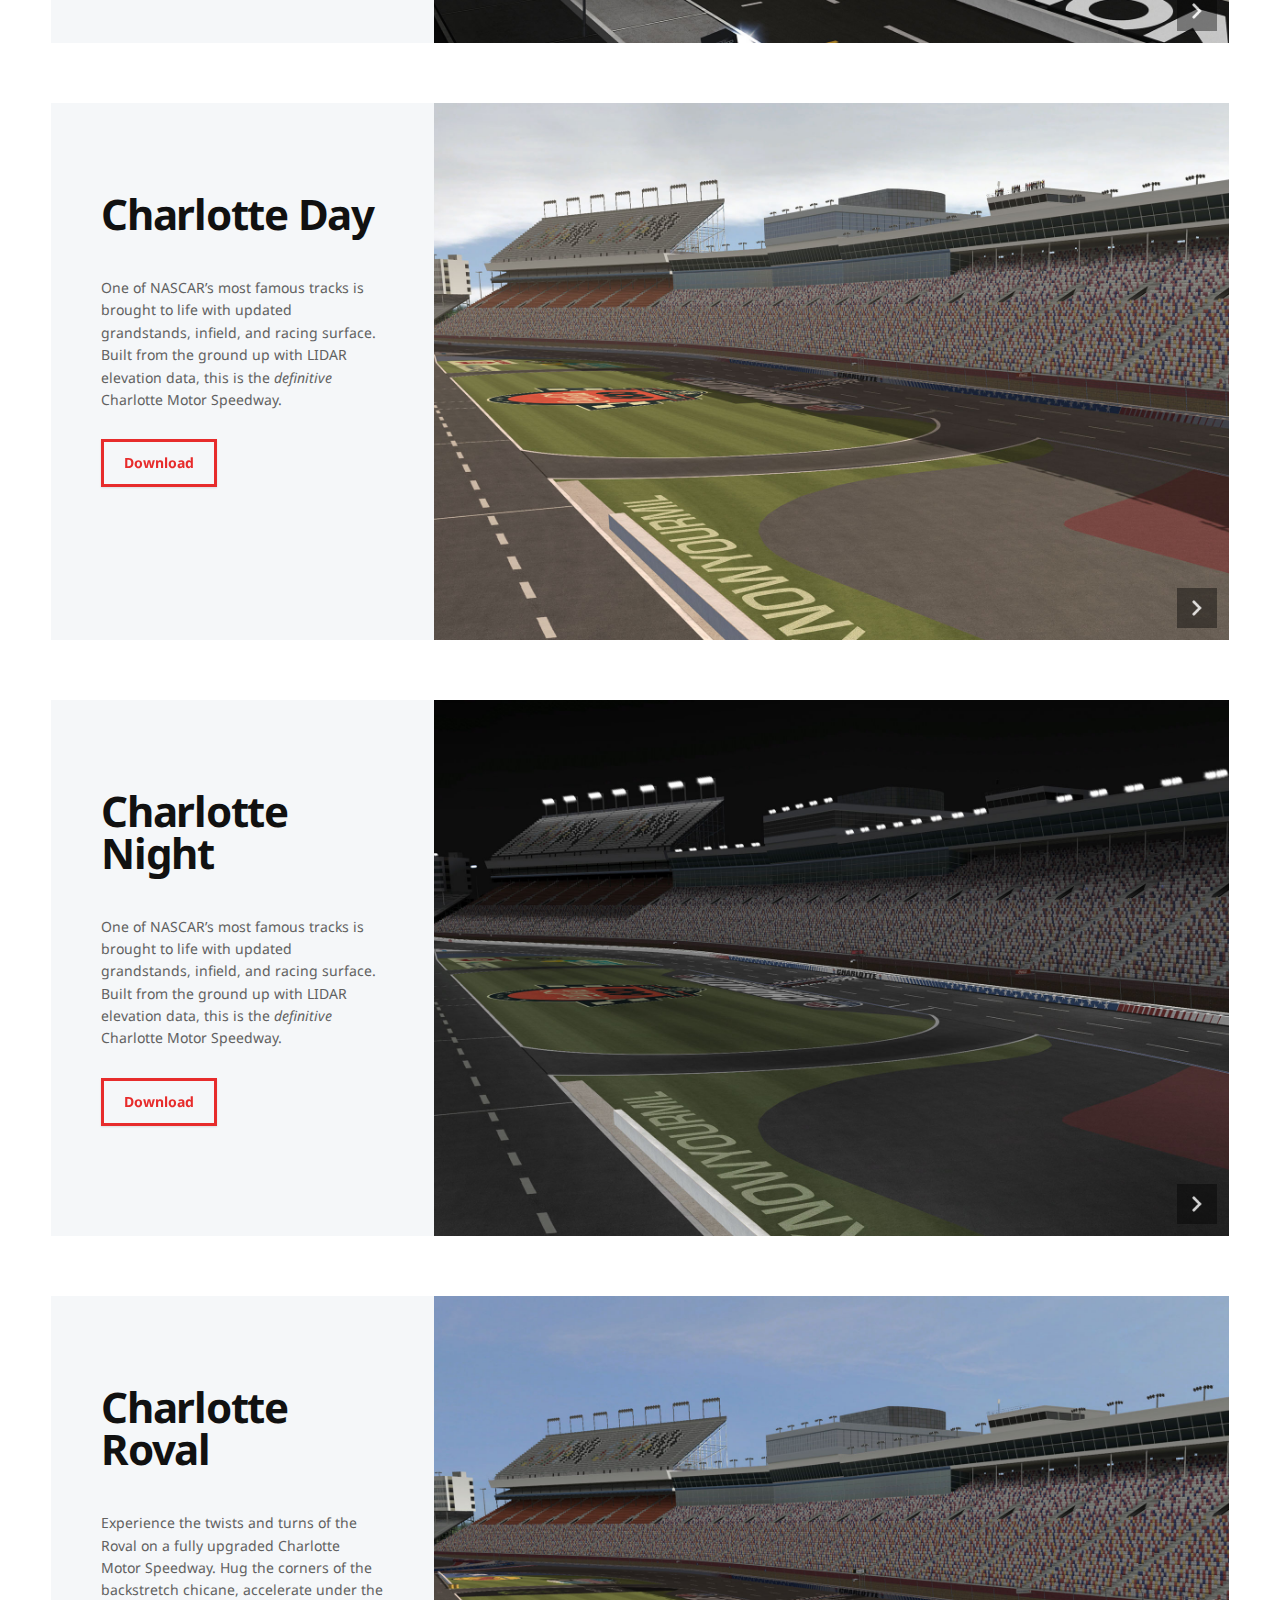
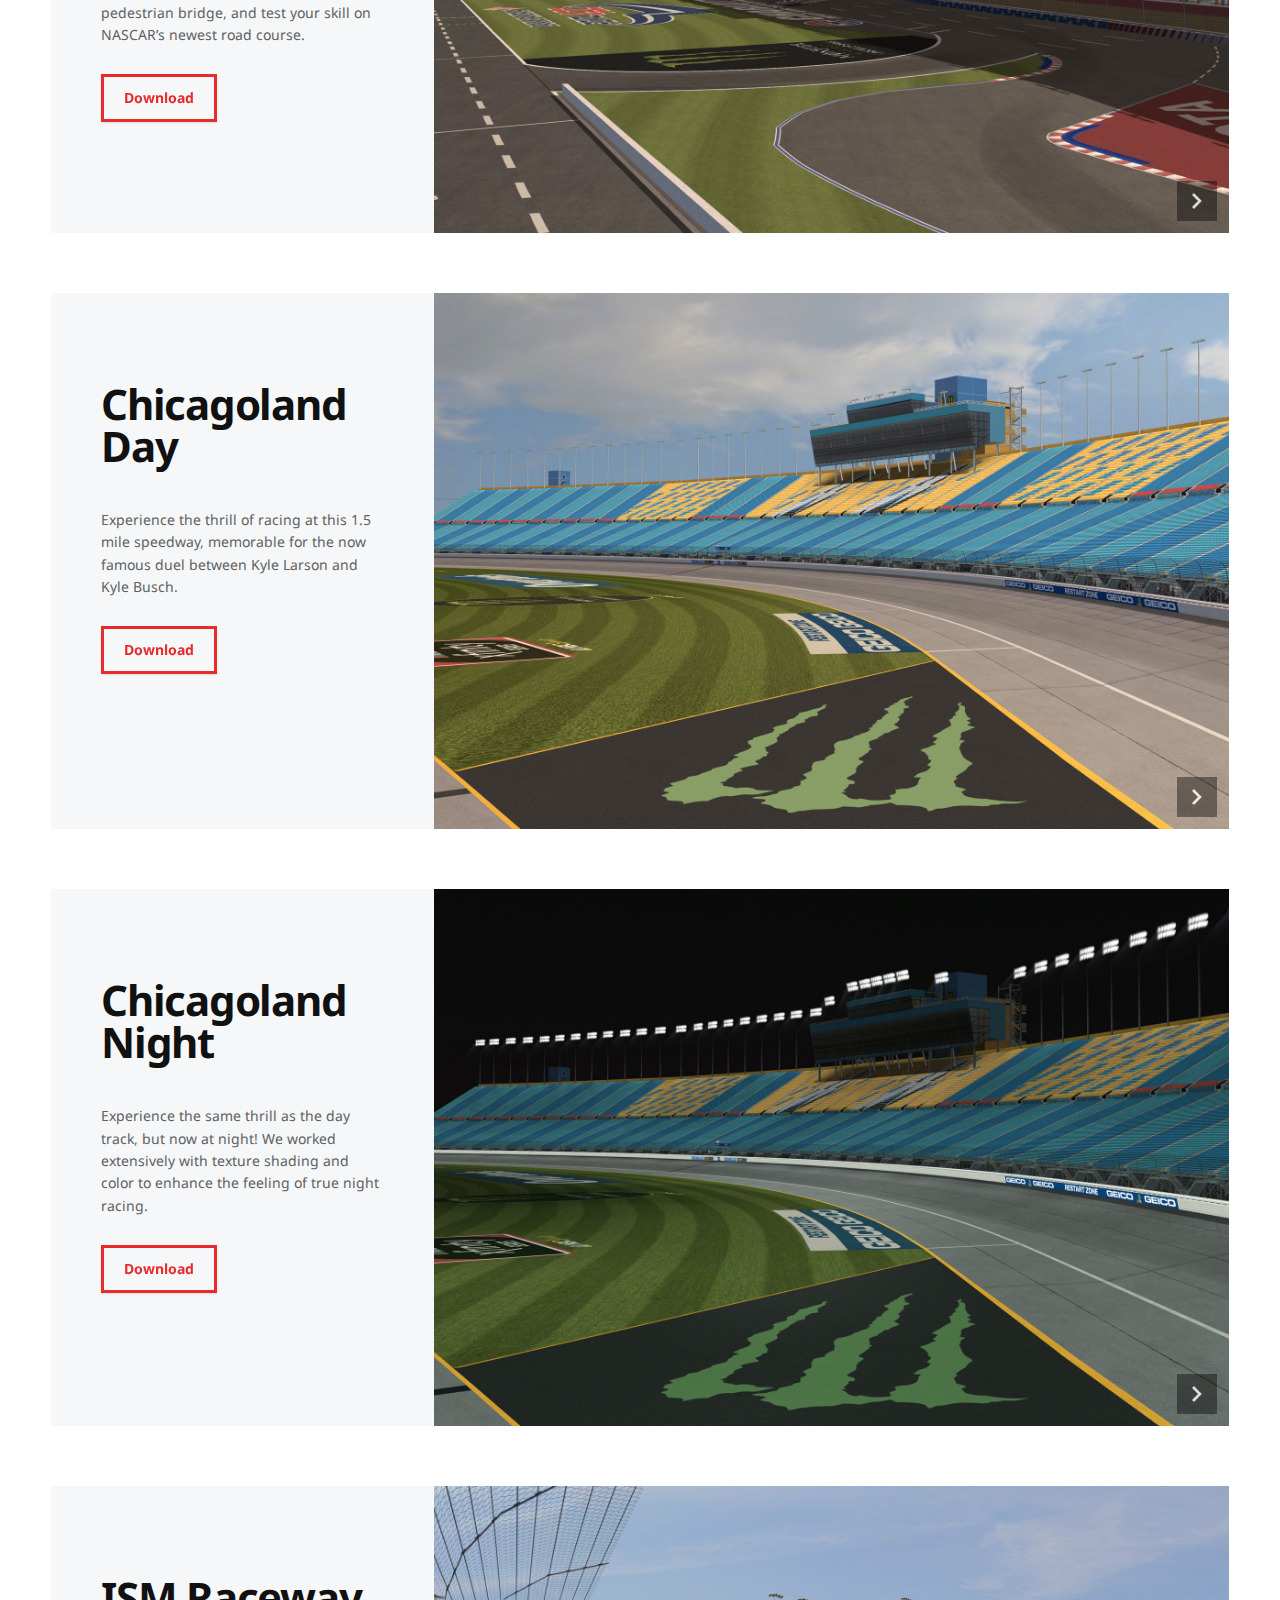
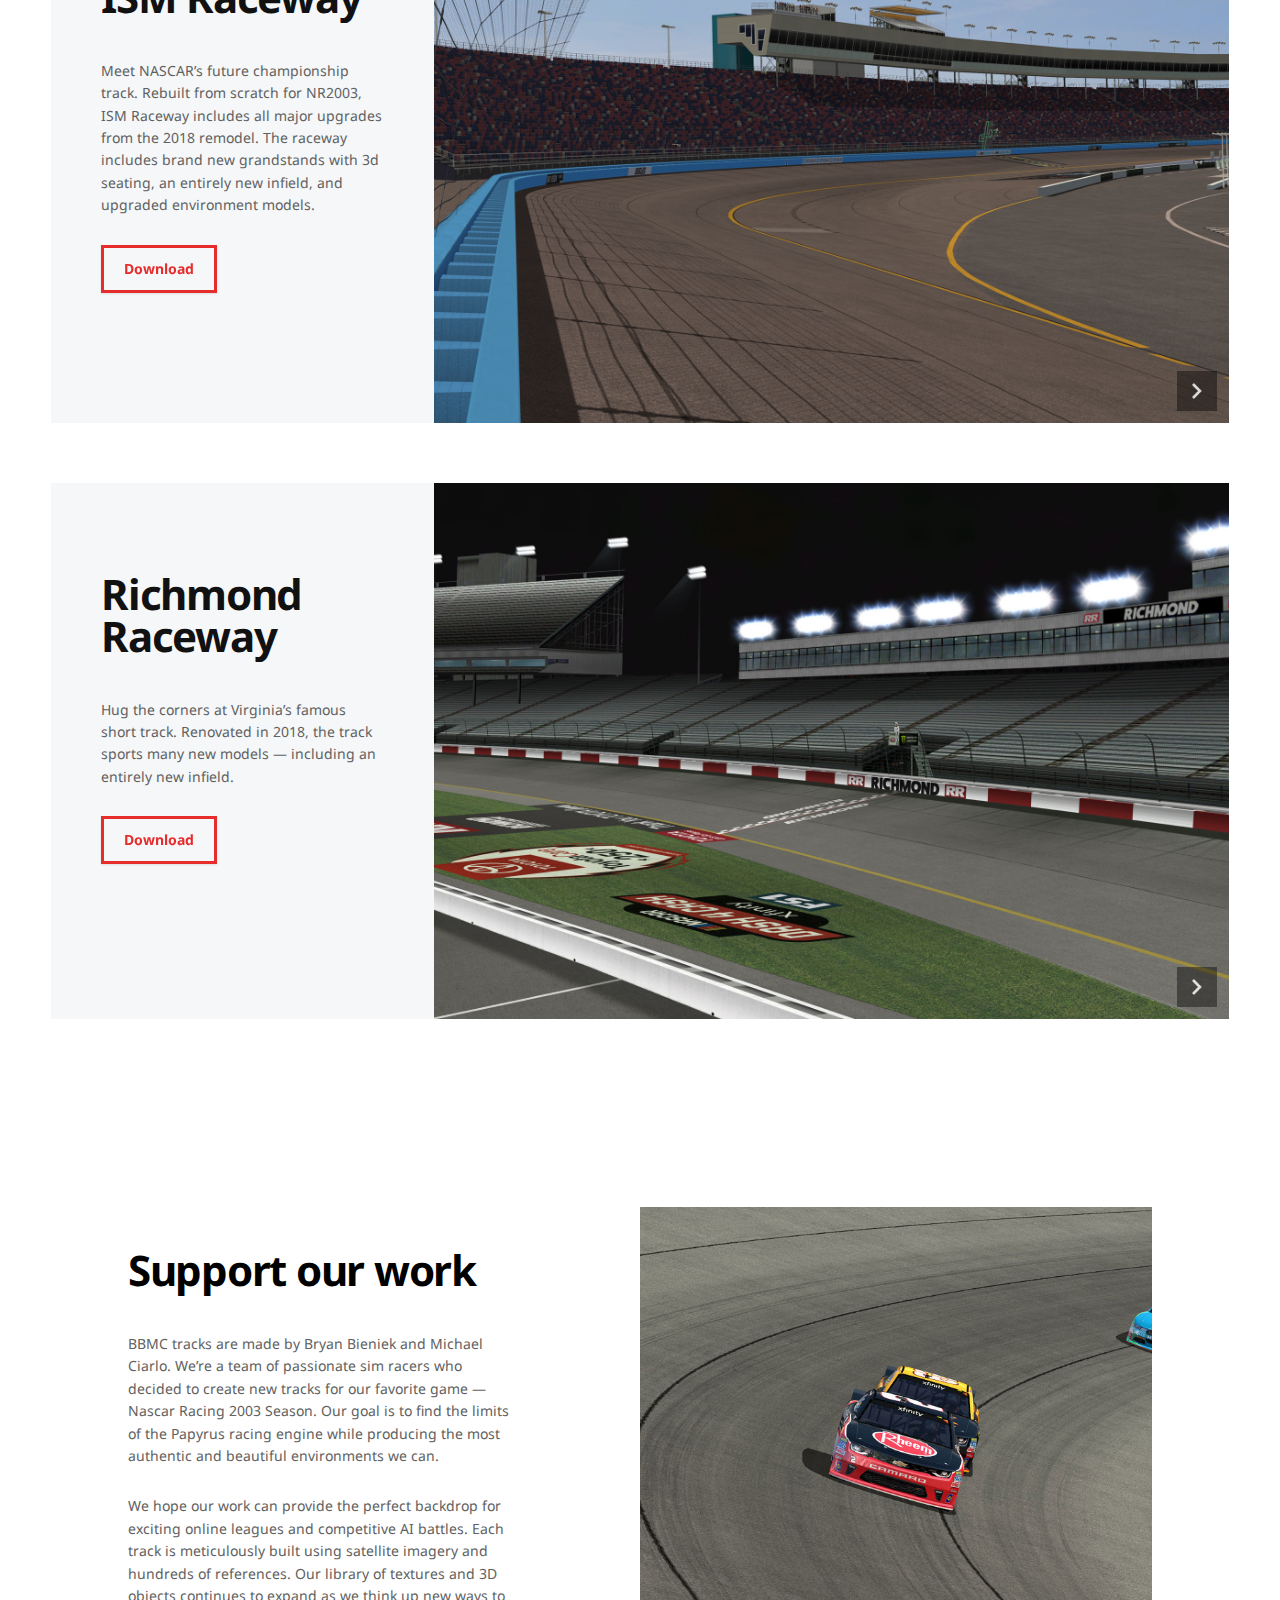
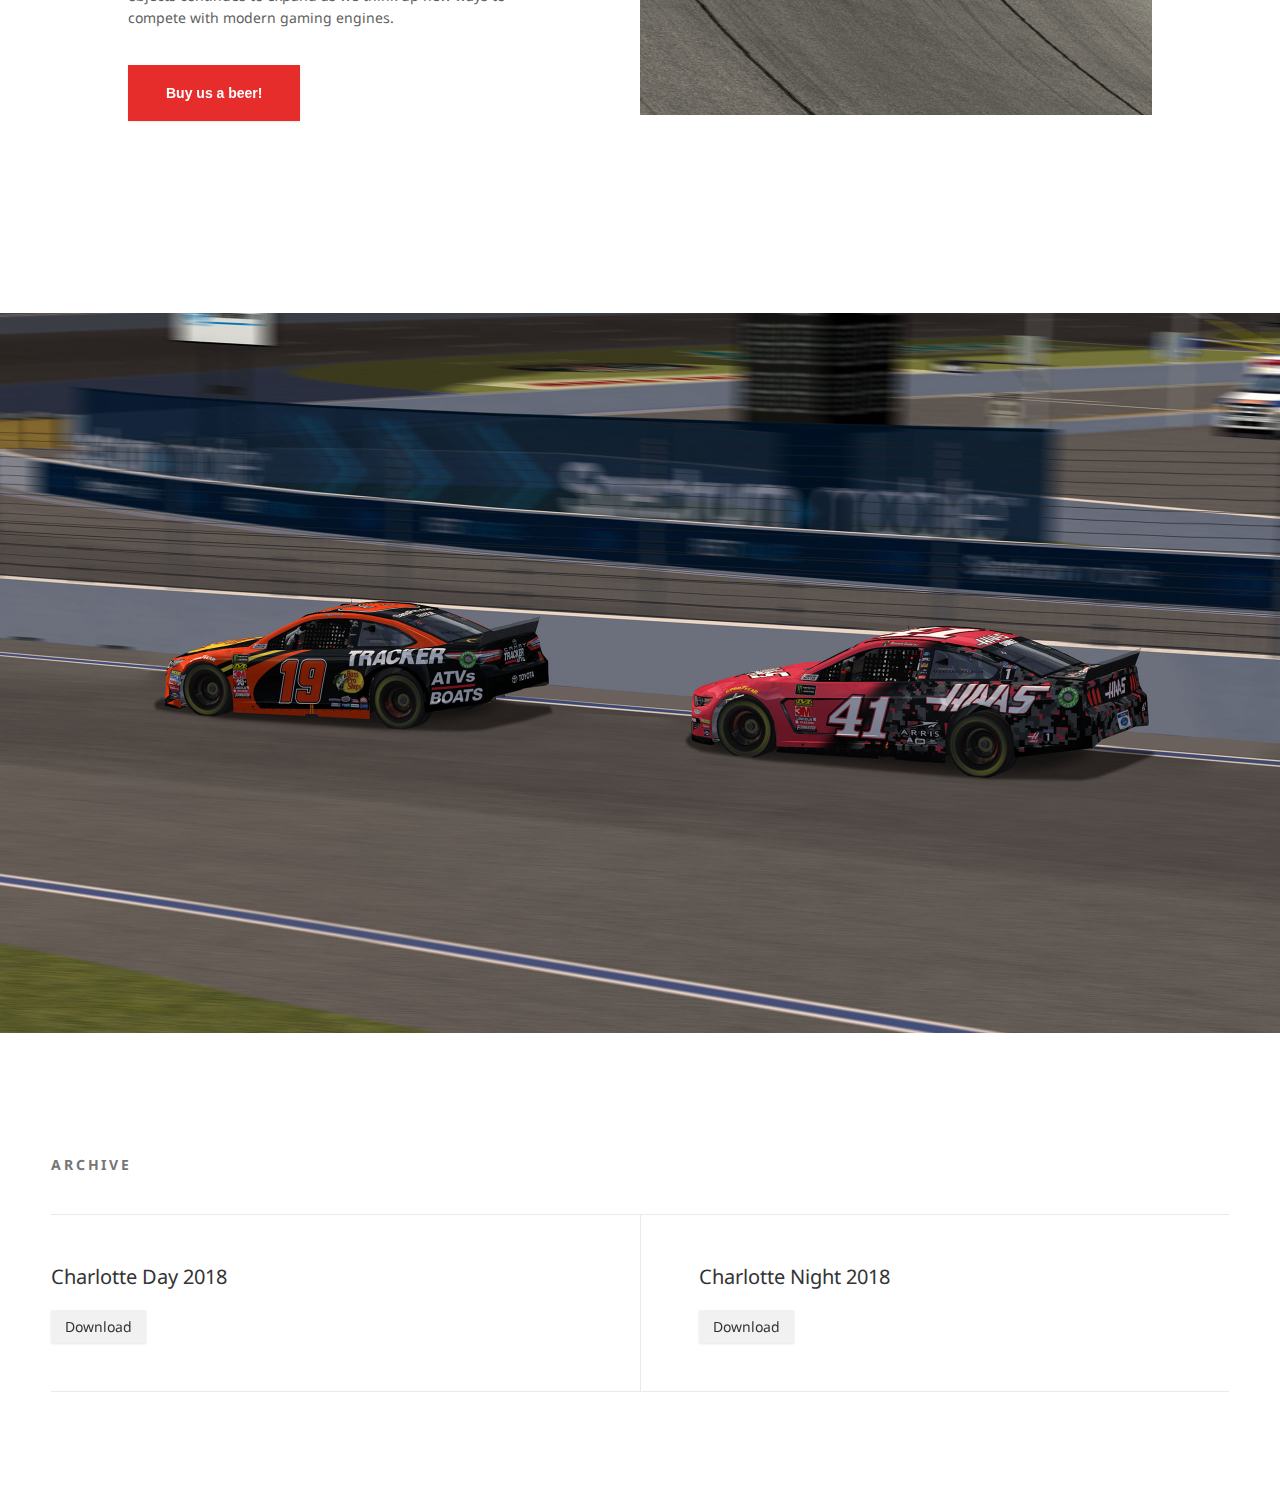
==== commit 077364ec: "UPdating type" ====
--- a/index.html
+++ b/index.html
@@ -10,6 +10,8 @@
     <meta name="Description" content="BB-MC tracks are made by Bryan Bieniek and Michael Ciarlo. We’re a team of passionate sim racers who decided to create new tracks for our favorite game — Nascar Racing 2003 Season. Our goal is to find the limits of the Papyrus racing engine while producing the most authentic and beautiful environments we can." />
     <meta name="Keywords" content="nr2003, nascar, papyrus, tracks, bb-mc, bbmc" />
     <meta name="viewport" content="width=device-width, initial-scale=1.0, user-scalable=yes" />
+    <link href="https://fonts.googleapis.com/css2?family=Noto+Sans:wght@400;700&display=swap" rel="stylesheet">
+
     <link href='css/styles.css' rel='stylesheet' type='text/css' />
     <link rel="shortcut icon" type="image/png" href="favicon.png"/>
     <link rel="icon" type="image/png" sizes="16x16" href="favicon.png" />
--- a/css/styles.css
+++ b/css/styles.css
@@ -51,7 +51,7 @@
 
 html, body {
   background-color: #fff;
-  font-family: "Helvetica", "Helvetica Neue", sans-serif;
+  font-family: "Noto Sans", "Helvetica", "Helvetica Neue", sans-serif;
   overflow-x: hidden;
 }
 
@@ -60,7 +60,7 @@
 }
 
 p, a {
-  font-family: "Helvetica", "Helvetica Neue", sans-serif;
+  font-family: "Noto Sans", "Helvetica", "Helvetica Neue", sans-serif;
 }
 
 em {
@@ -129,10 +129,9 @@
 h2 {
   font-size: 22px;
   line-height: 1;
-  position: relative;
   font-weight: bold;
   margin-bottom: 1em;
-  letter-spacing: -.02em;
+  letter-spacing: -.03em;
   position: relative;
   z-index: 2;
 }
@@ -537,6 +536,7 @@
 
   #archives a {
     font-size: 14px;
+    font-weight: normal;
   }
 }
 
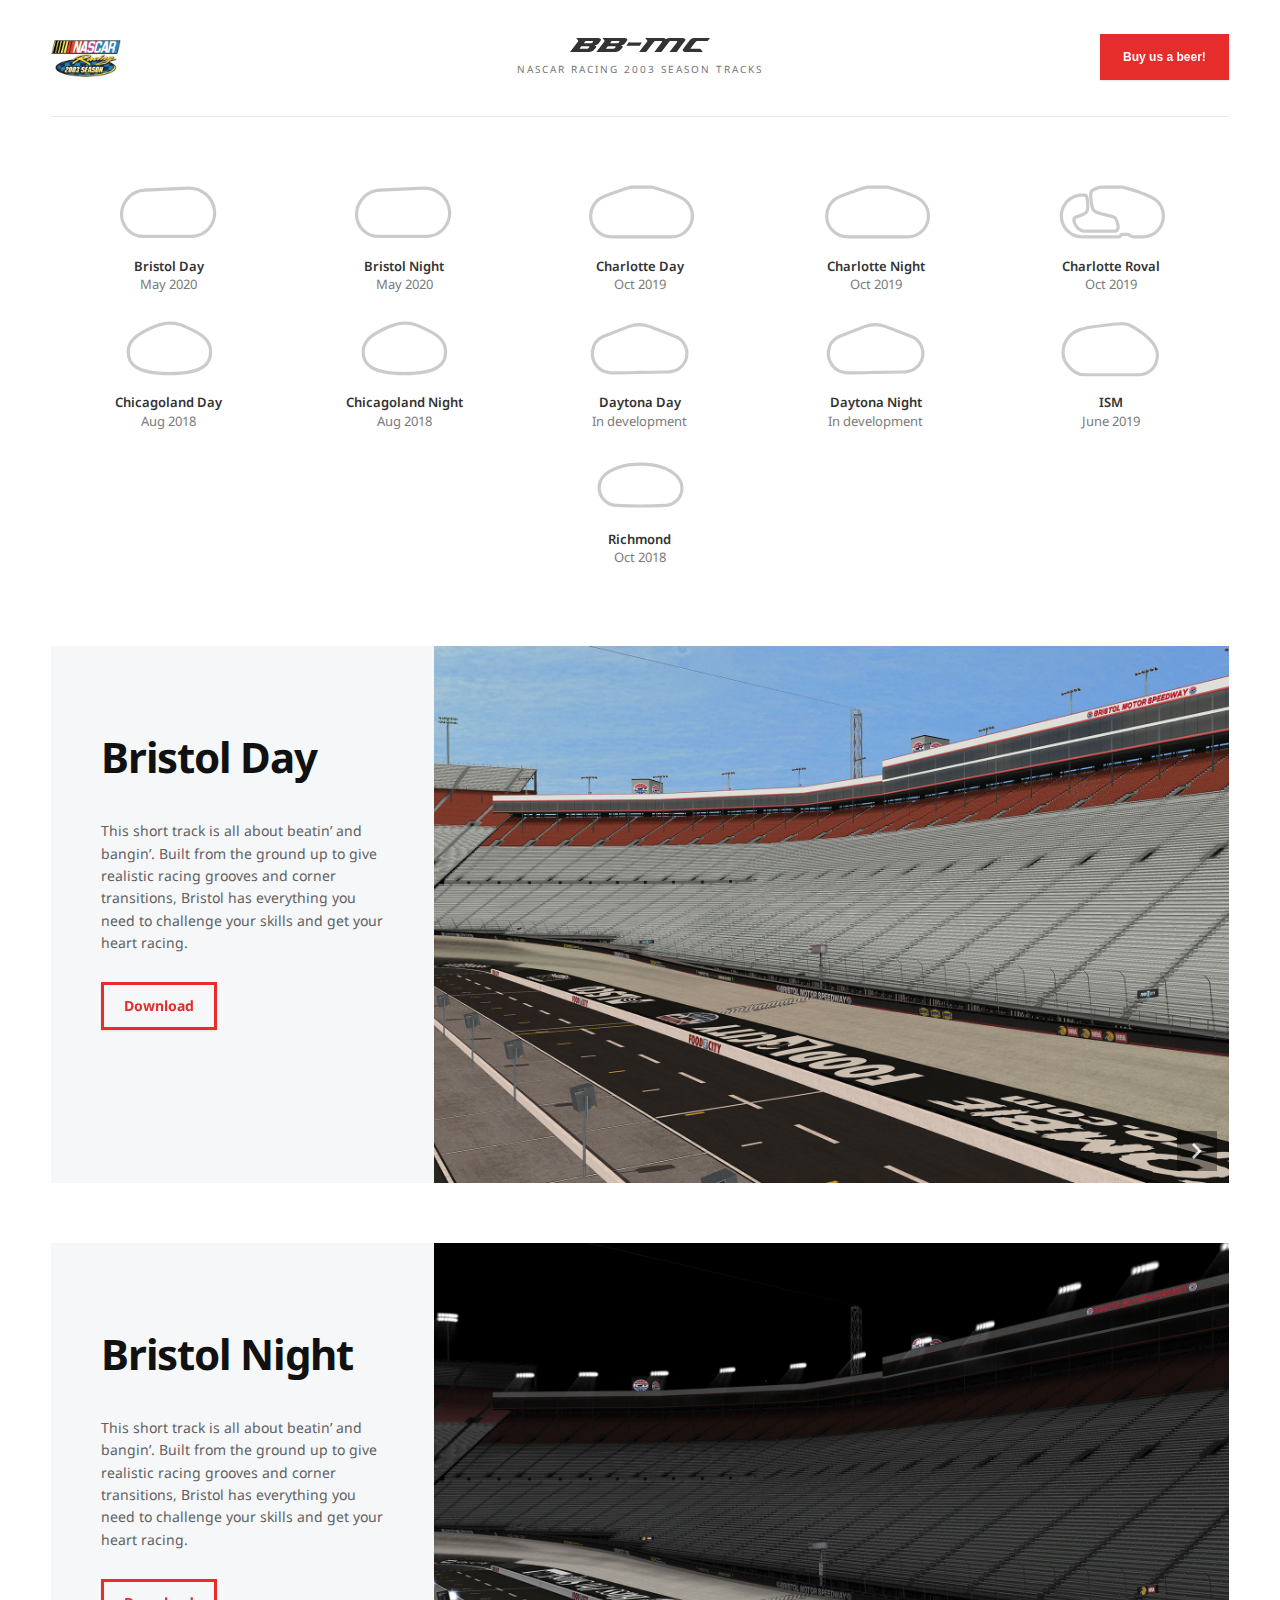
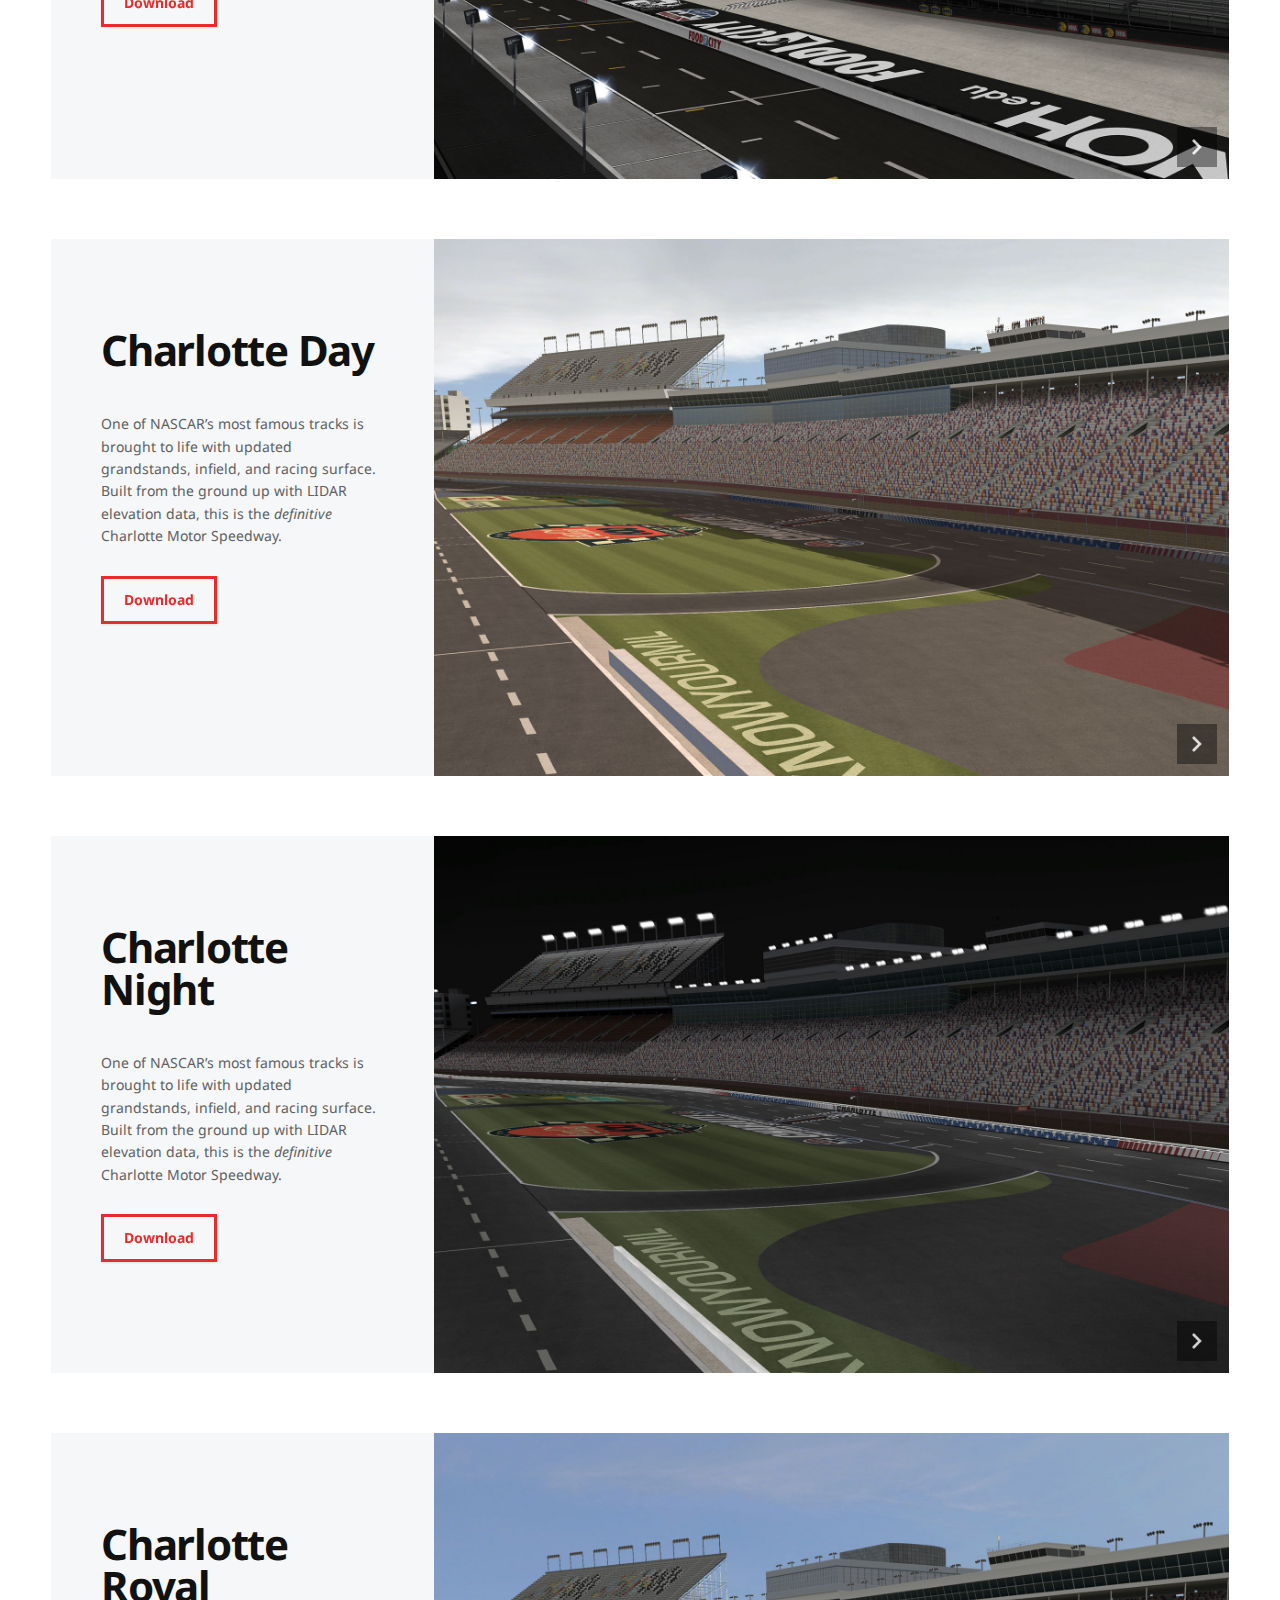
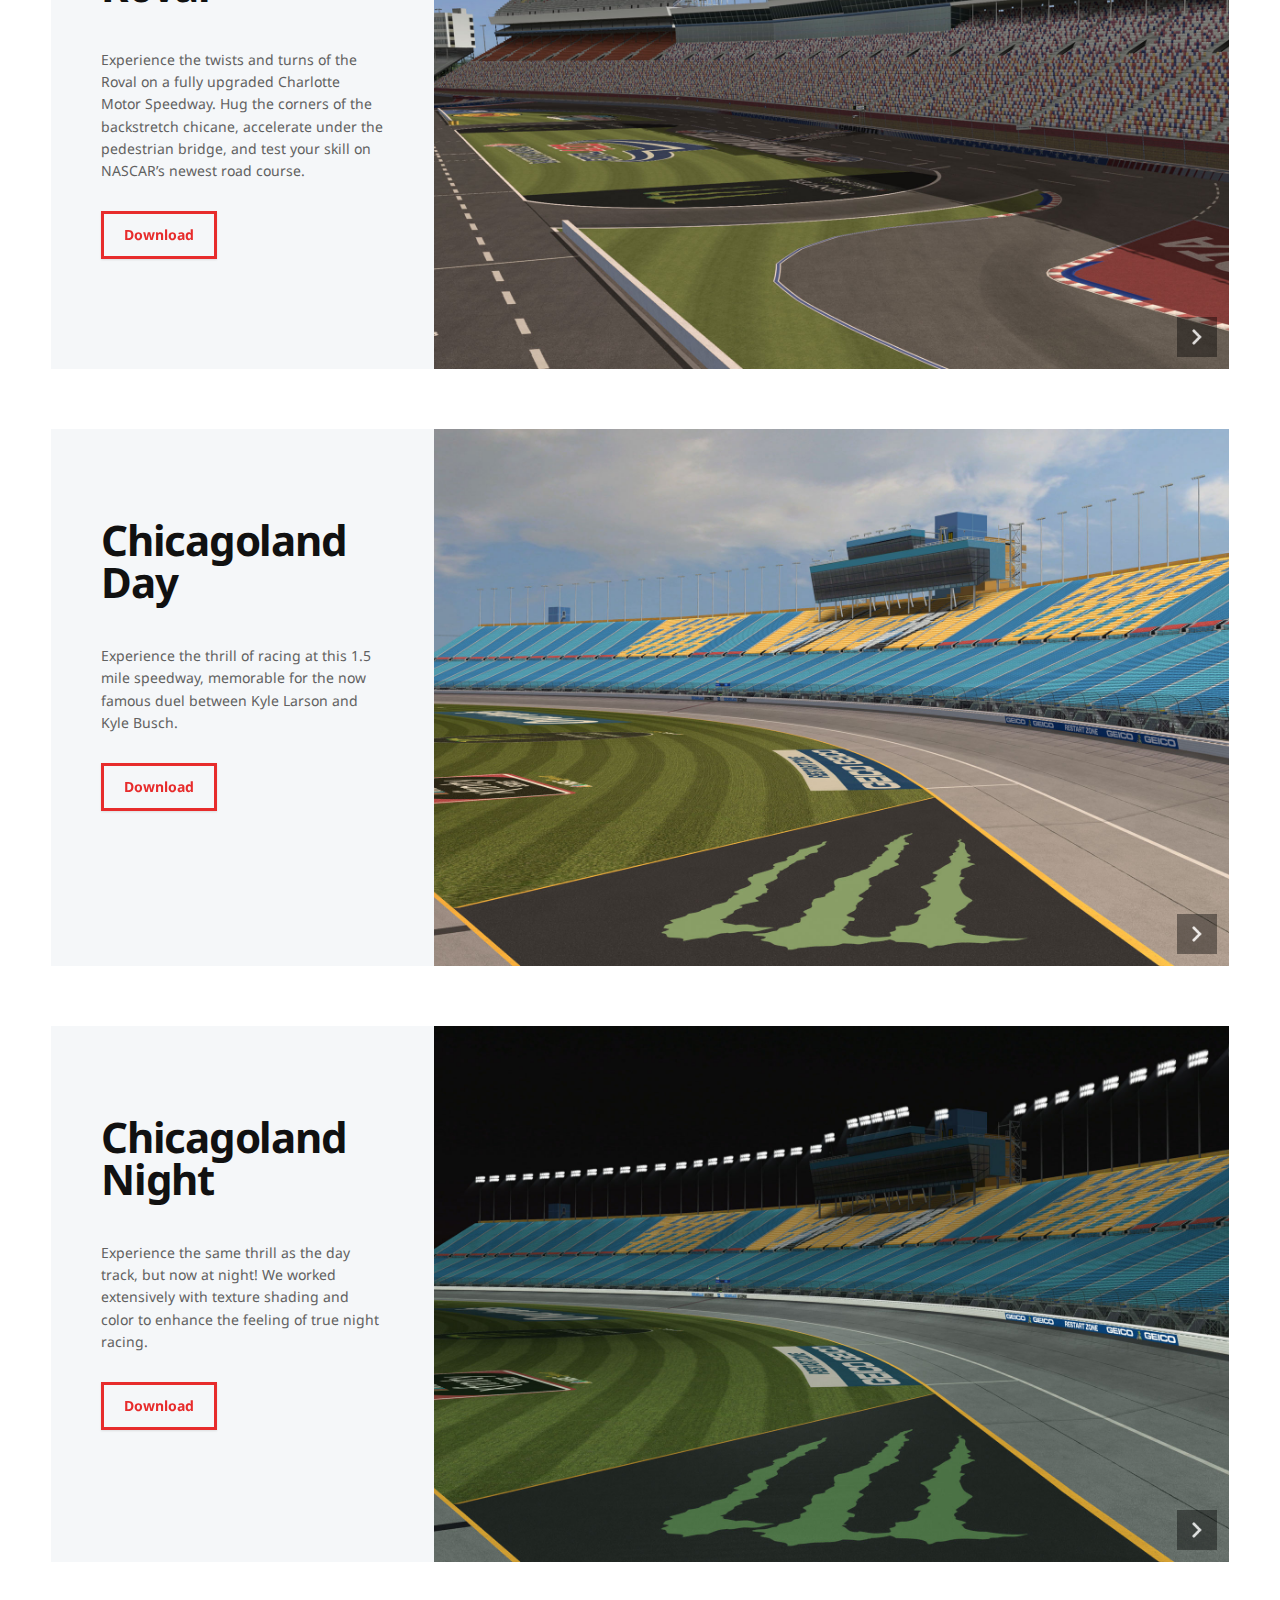
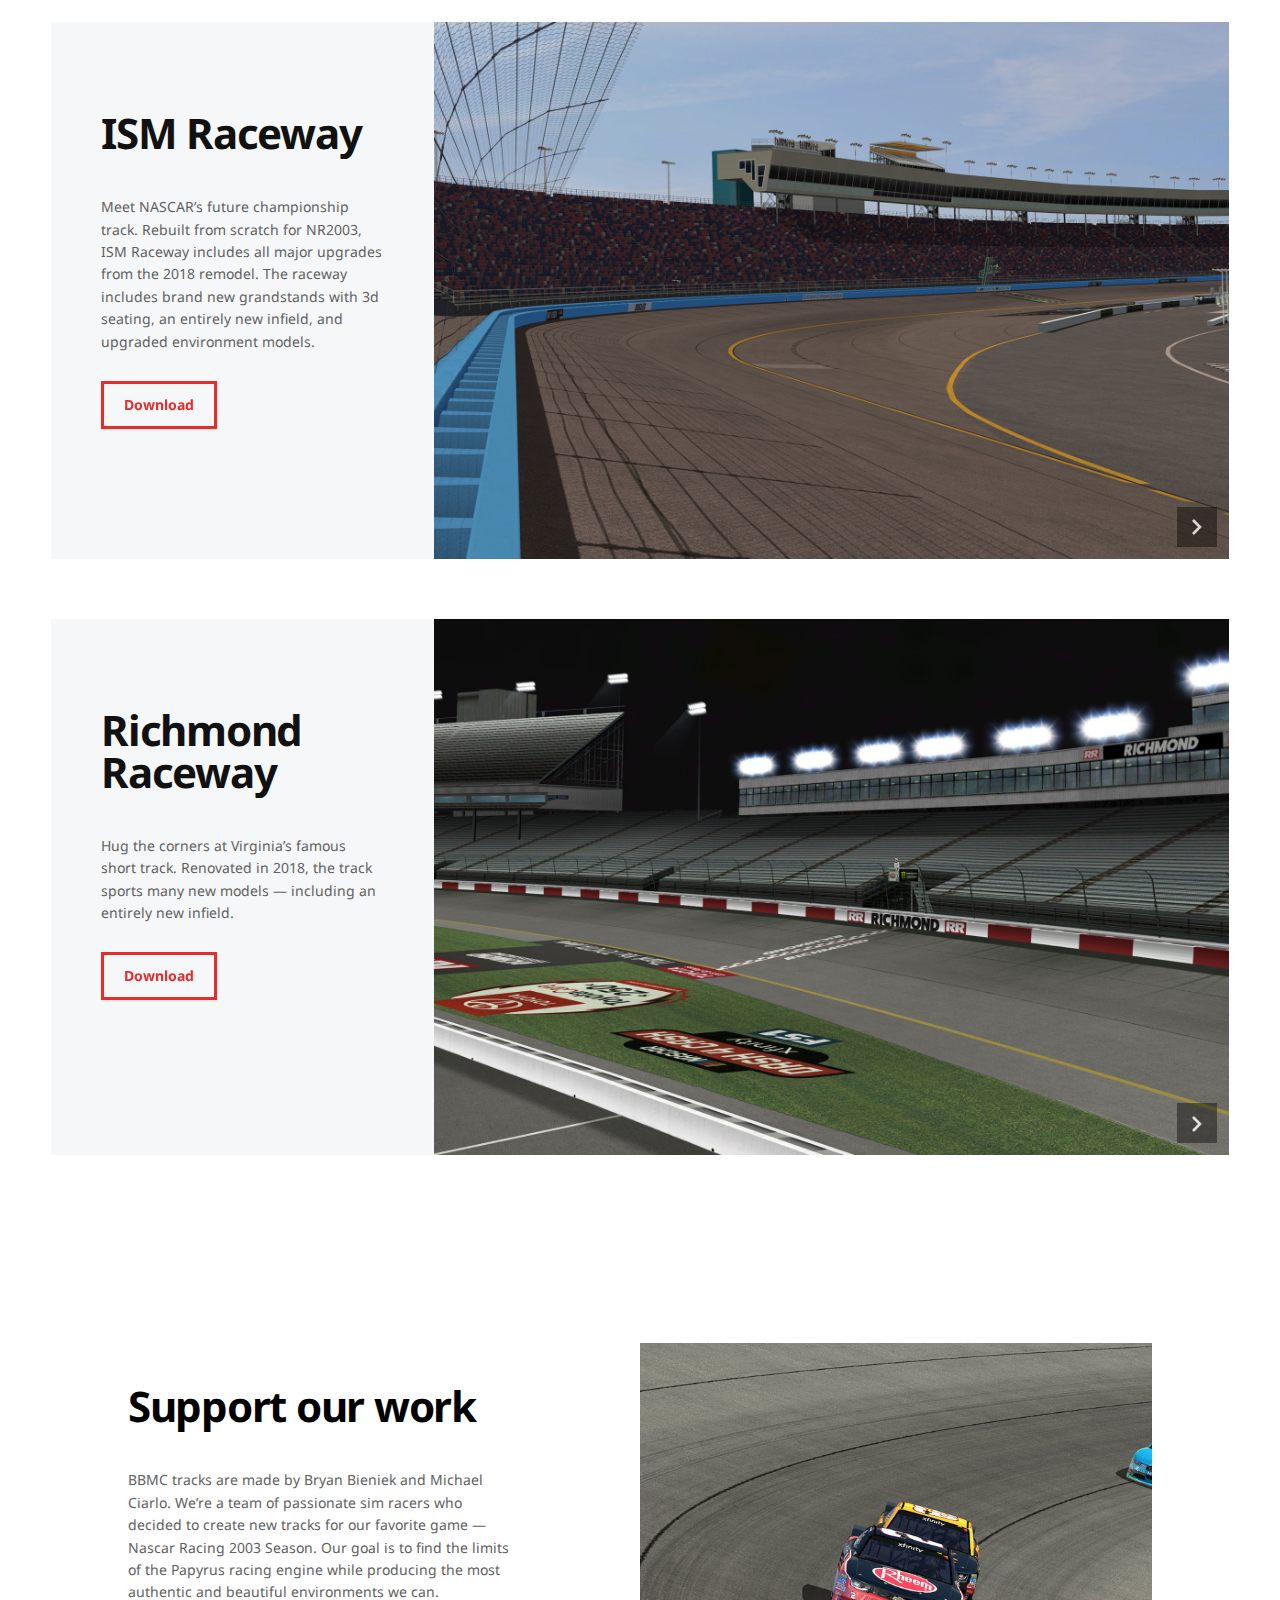
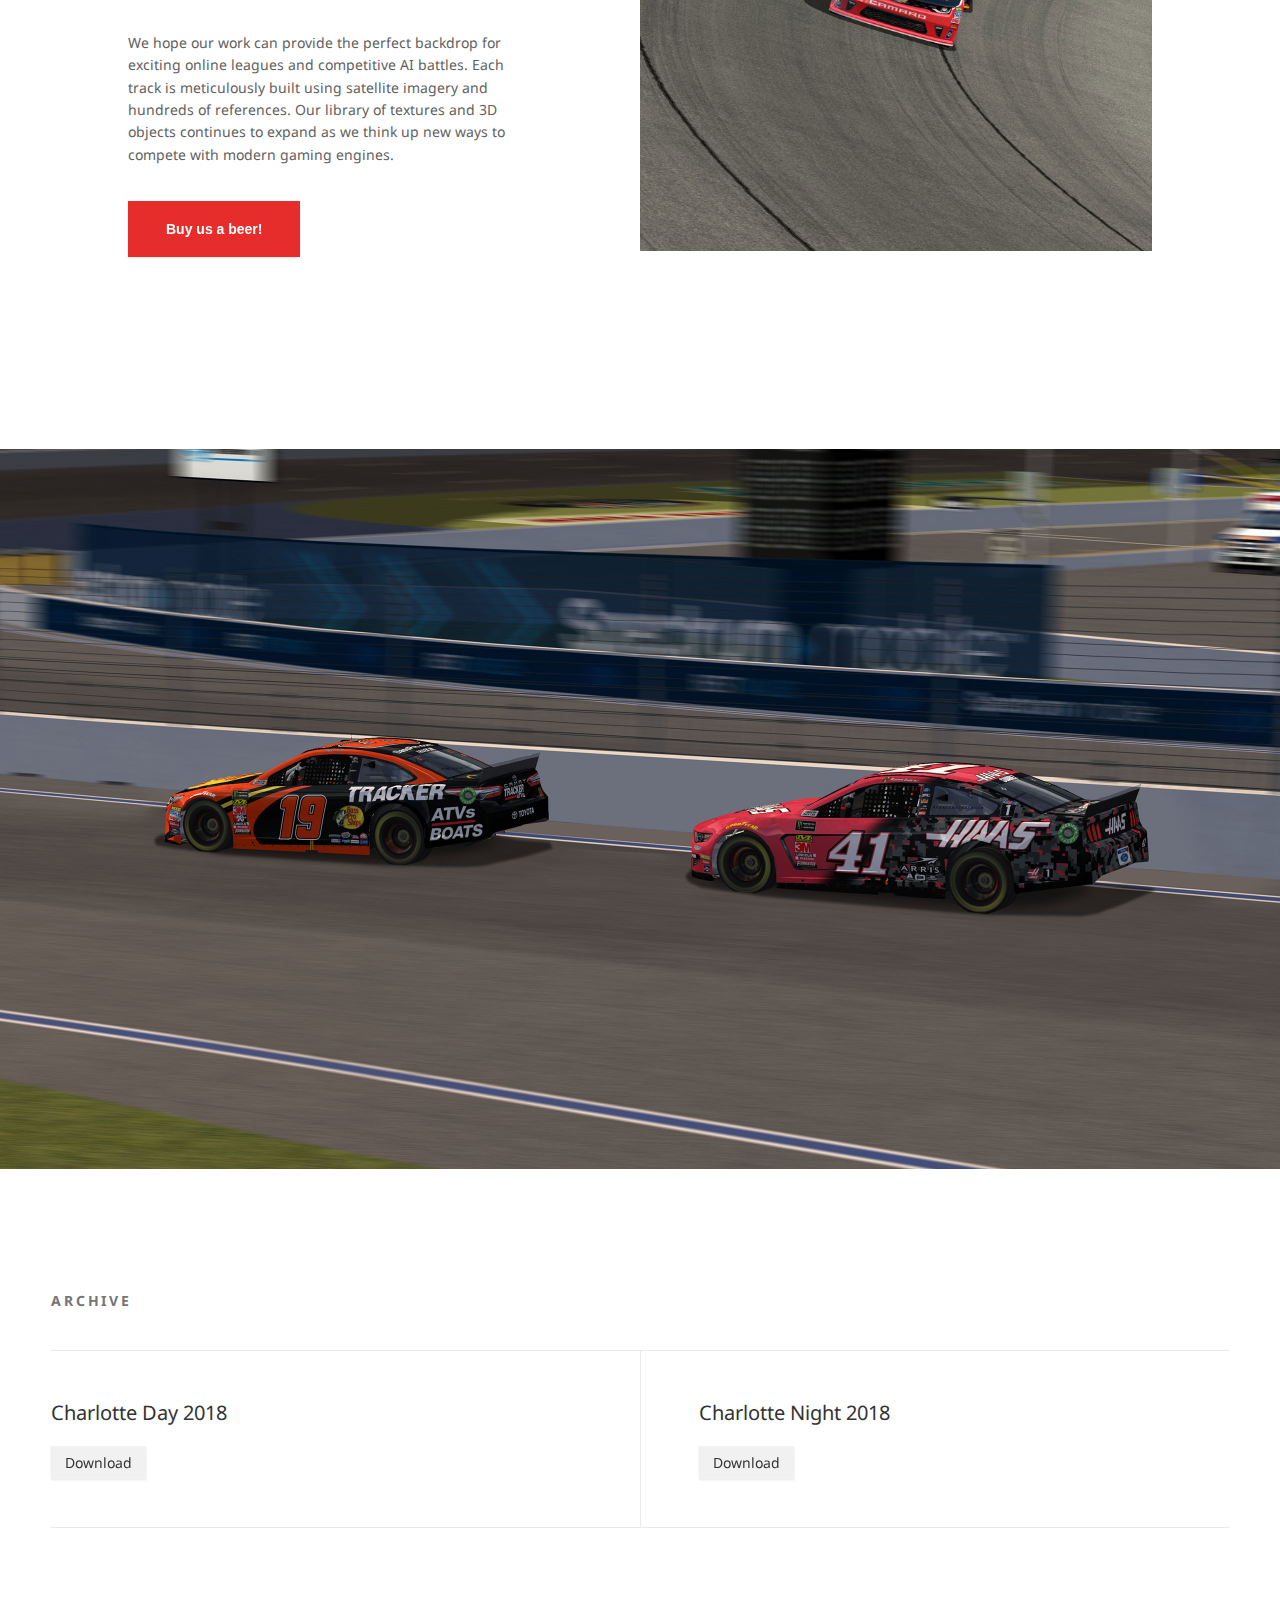
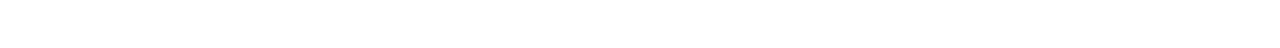
==== commit d5f0f832: "Adding daytona" ====
--- a/index.html
+++ b/index.html
@@ -38,13 +38,13 @@
     <div class="page-container">
       <div class="wrapper">
         <ul class="track-nav">
-          <li class="new">
+          <li>
             <a href="#bristol-day">
               <img src="images/bristol.svg"/>
               <span class="track-title">Bristol Day</span>
               <span class="track-status">May 2020</span>
             </a>
-          </li><li class="new">
+          </li><li>
             <a href="#bristol-night">
               <img src="images/bristol.svg"/>
               <span class="track-title">Bristol Night</span>
@@ -81,6 +81,18 @@
               <span class="track-status">Aug 2018</span>
             </a>
           </li><li>
+            <a href="#if-you-like-us">
+              <img src="images/daytona.svg"/>
+              <span class="track-title">Daytona Day</span>
+              <span class="track-status">In development</span>
+            </a>
+          </li><li>
+            <a href="#if-you-like-us">
+              <img src="images/daytona.svg"/>
+              <span class="track-title">Daytona Night</span>
+              <span class="track-status">In development</span>
+            </a>
+          </li><li>
             <a href="#ism">
               <img src="images/ism.svg"/>
               <span class="track-title">ISM</span>
@@ -91,12 +103,6 @@
               <img src="images/richmond.svg"/>
               <span class="track-title">Richmond</span>
               <span class="track-status">Oct 2018</span>
-            </a>
-          </li><li>
-            <a href="#if-you-like-us">
-              <img src="images/generic_oval.svg"/>
-              <span class="track-title">Track 8</span>
-              <span class="track-status">In development</span>
             </a>
           </li>
         </ul>
--- a/css/styles.css
+++ b/css/styles.css
@@ -175,9 +175,9 @@
   text-transform: uppercase;
   background-color: #E72C2C;
   position: absolute;
-  top: 65px;
+  top: 60px;
   left: 50%;
-  margin-left: -18px;
+  margin-left: -15px;
   pointer-events: none;
 }
 
@@ -338,6 +338,7 @@
 
 #if-you-like-us .wrapper {
   margin: 0 0 0 10%;
+  width: 80%;
 }
 
 #if-you-like-us a {
@@ -478,7 +479,7 @@
   }
 
   .track-nav li.new::after {
-    top: 77px;
+    top: 70px;
   }
 
   .track-nav li {
@@ -509,10 +510,6 @@
     flex-wrap: nowrap;
   }
 
-  #if-you-like-us h2 {
-    margin-top :1em;
-  }
-
   #if-you-like-us .wrapper {
     flex: 1;
     margin-left: 5%;
@@ -588,6 +585,10 @@
     padding-bottom: 12em;
   }
 
+  #if-you-like-us h2 {
+    margin-top :1em;
+  }
+
   #if-you-like-us .wrapper {
     margin-left: 10%;
   }
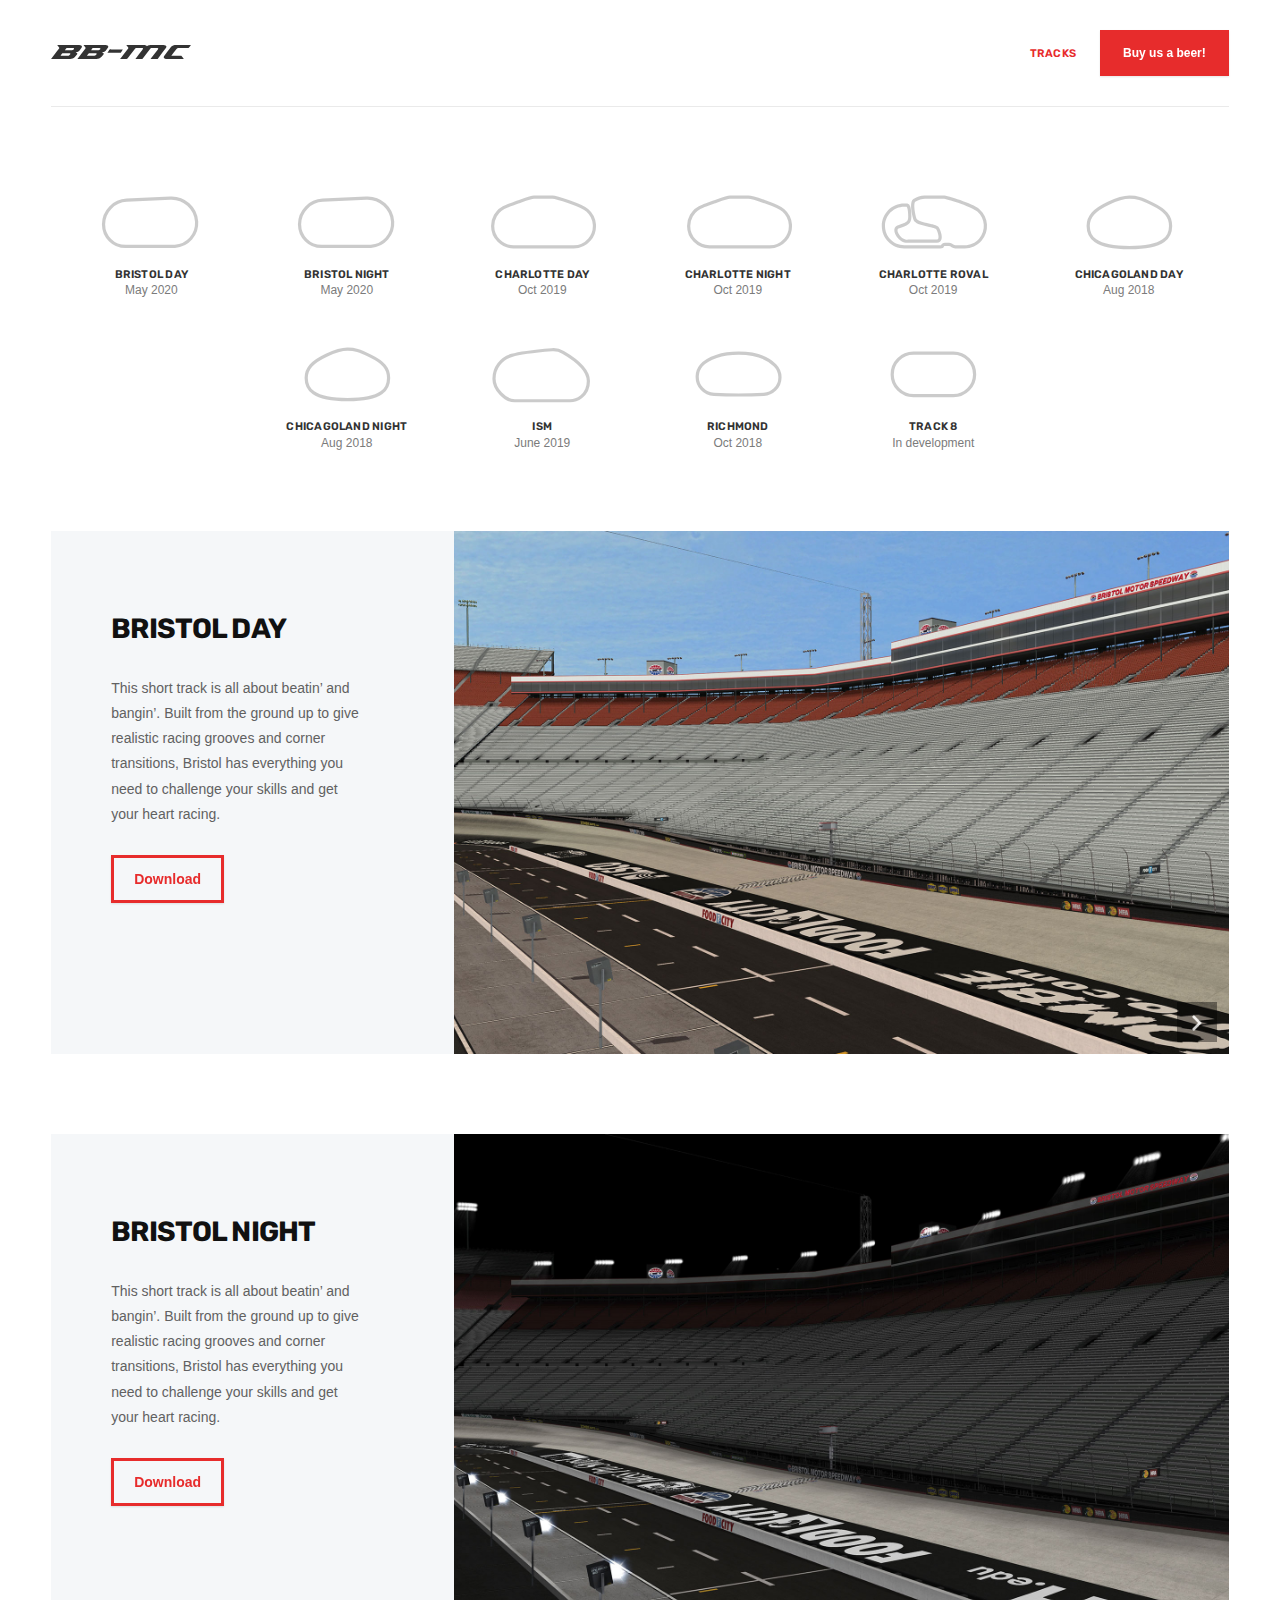
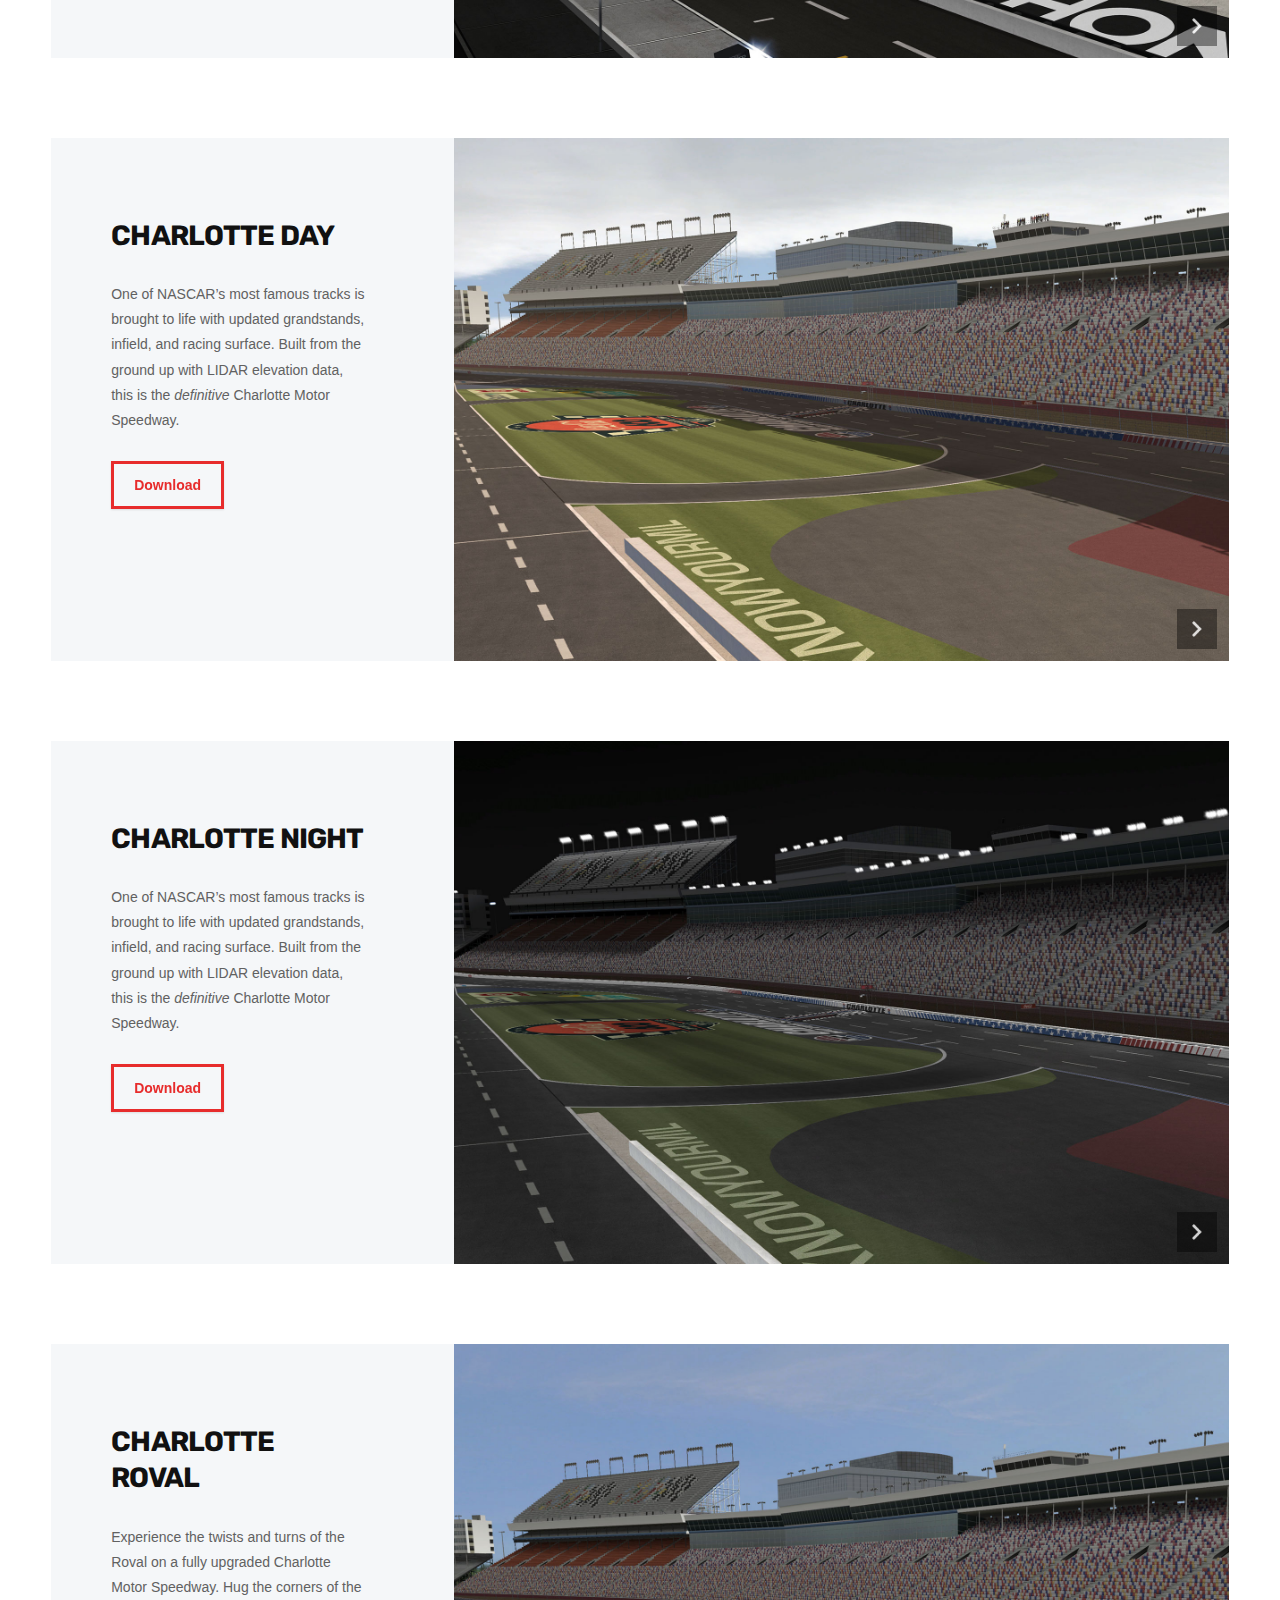
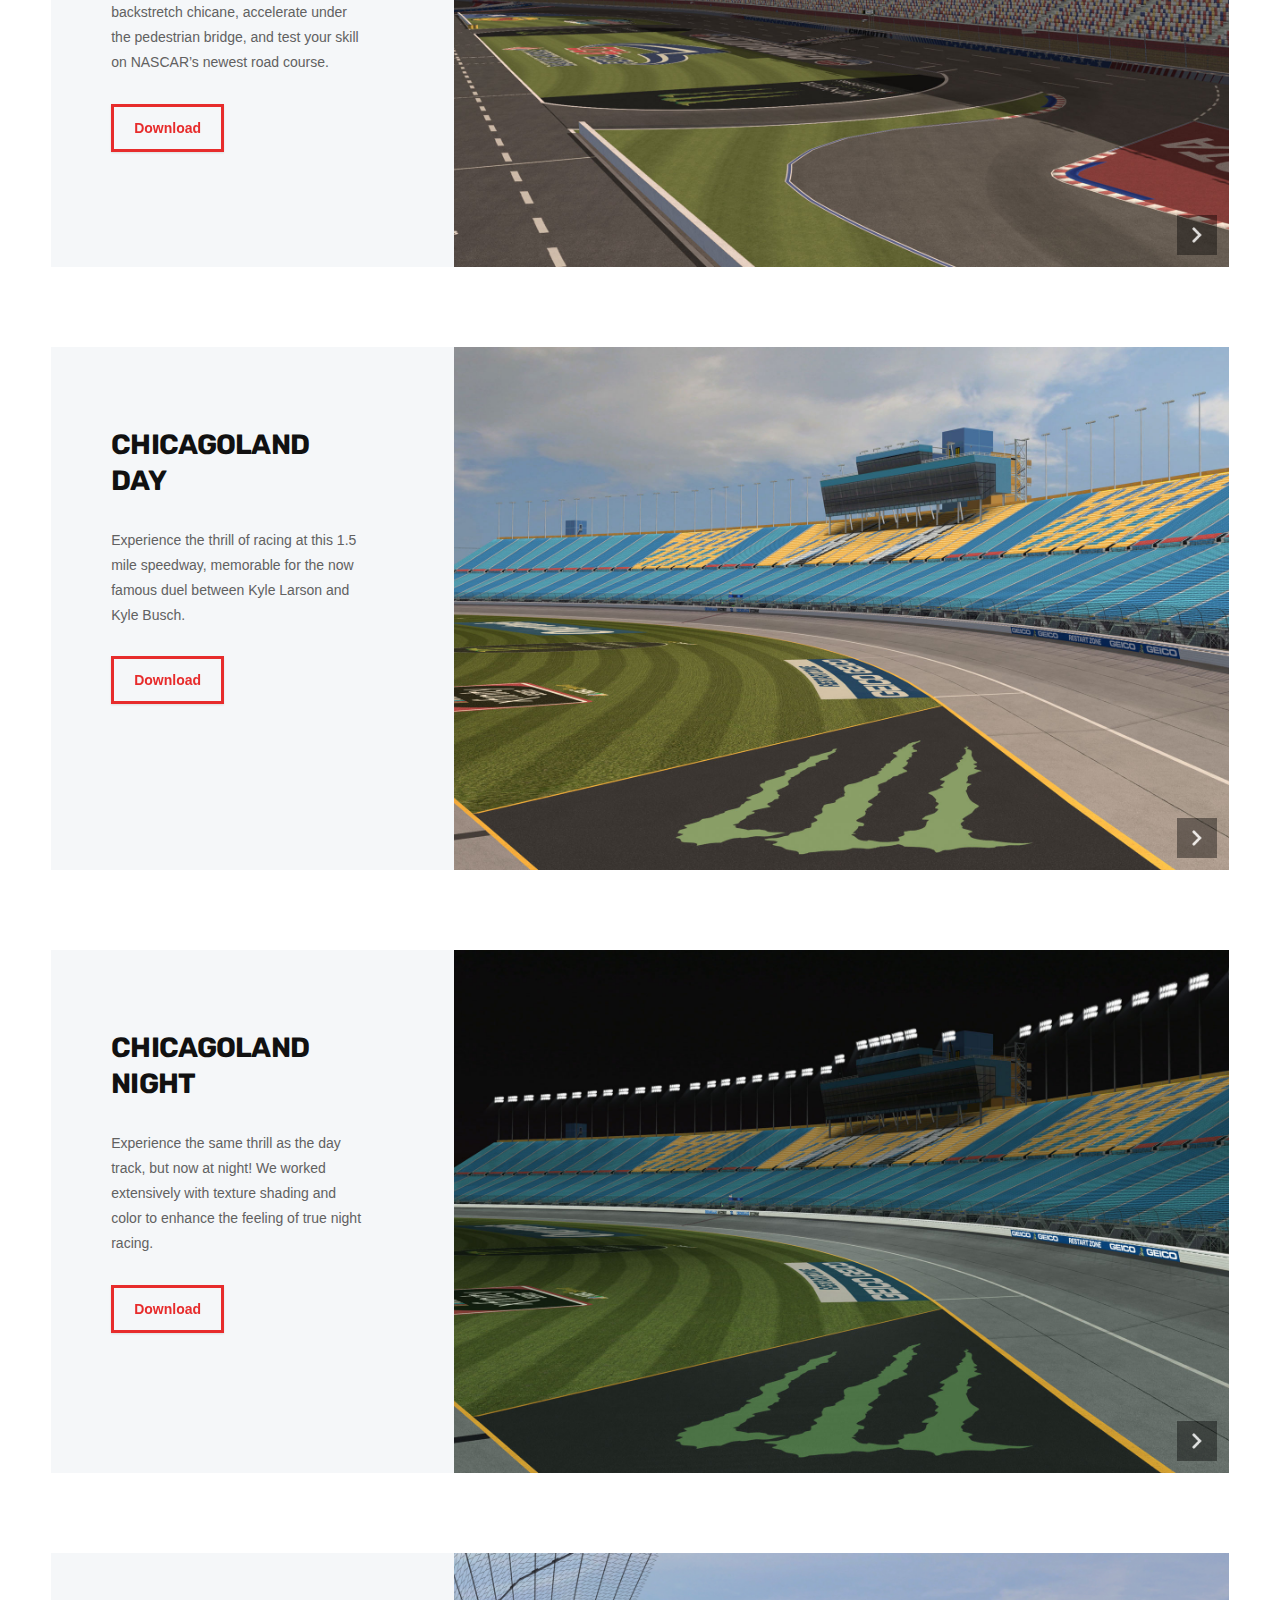
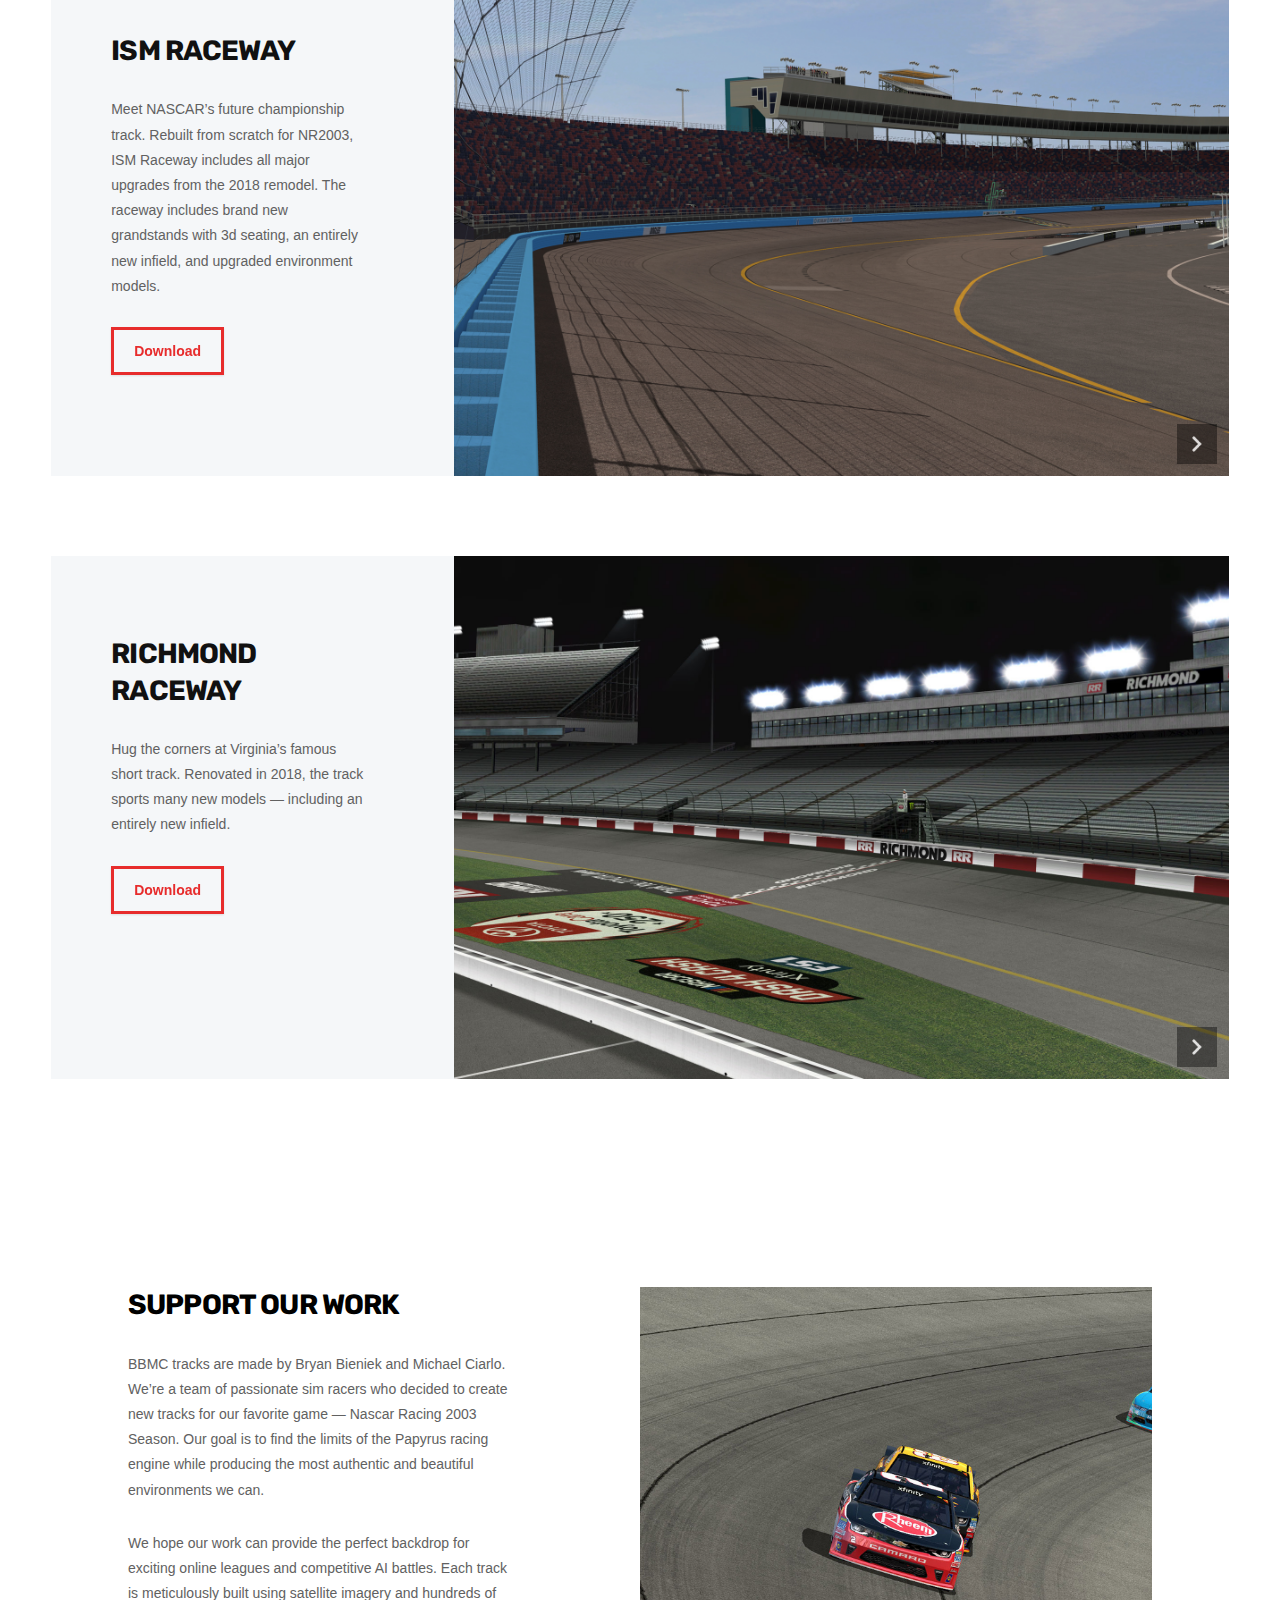
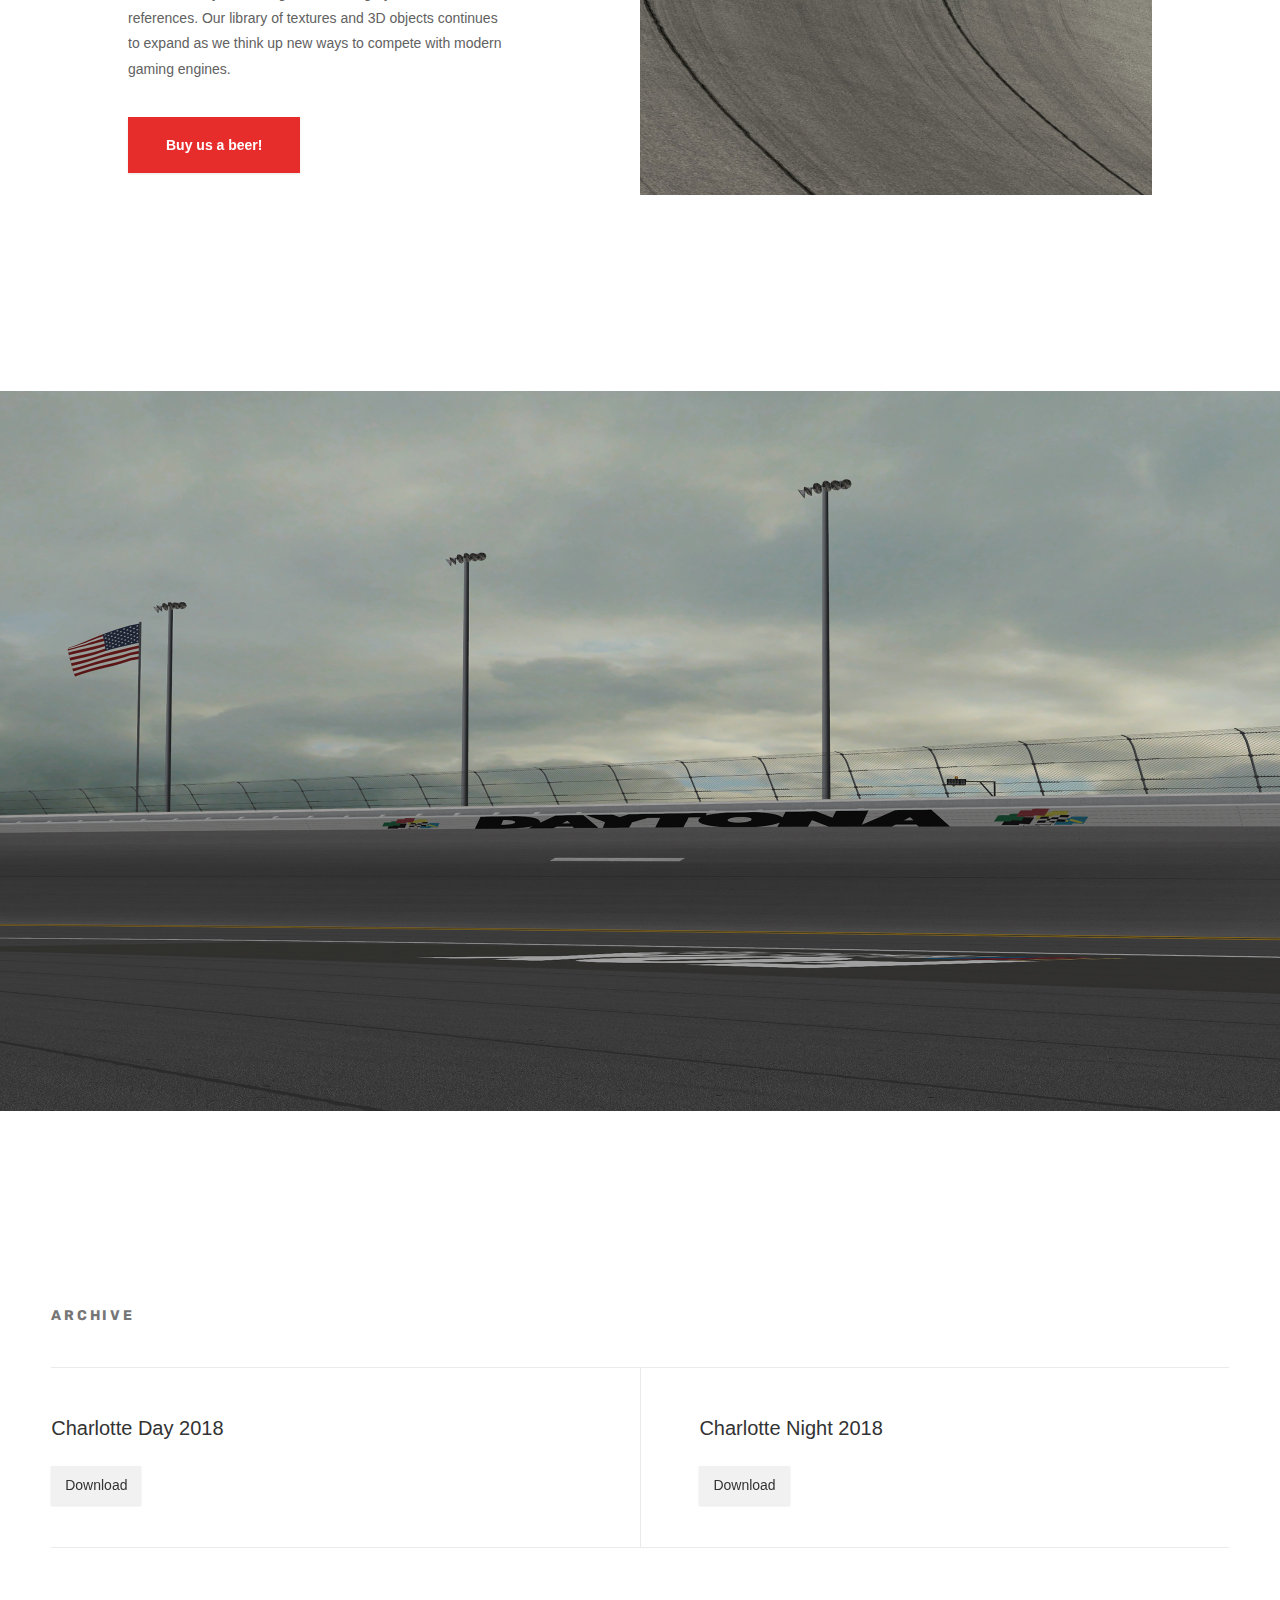
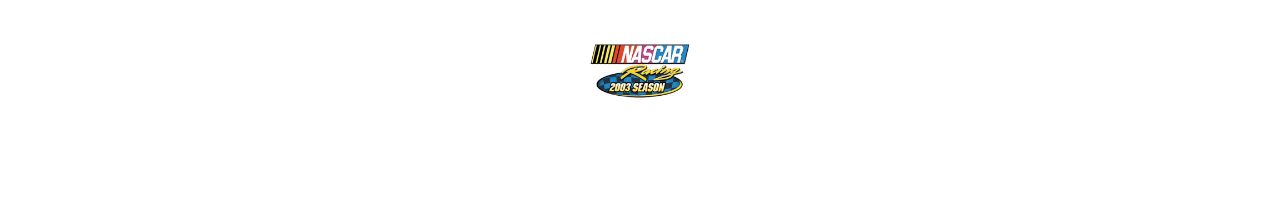
==== commit 2030959e: "perf guide" ====
--- a/index.html
+++ b/index.html
@@ -6,11 +6,11 @@
 
     <meta name="Author" content="Michael Ciarlo">
     <meta name="robots" content="noodp">
-    <title itemprop="name">BB-MC NR2003 Tracks</title>
-    <meta name="Description" content="BB-MC tracks are made by Bryan Bieniek and Michael Ciarlo. We’re a team of passionate sim racers who decided to create new tracks for our favorite game — Nascar Racing 2003 Season. Our goal is to find the limits of the Papyrus racing engine while producing the most authentic and beautiful environments we can." />
+    <title itemprop="name">BBMC NR2003 Tracks</title>
+    <meta name="Description" content="BBMC tracks are made by Bryan Bieniek and Michael Ciarlo. We’re a team of passionate sim racers who decided to create new tracks for our favorite game — Nascar Racing 2003 Season. Our goal is to find the limits of the Papyrus racing engine while producing the most authentic and beautiful environments we can." />
     <meta name="Keywords" content="nr2003, nascar, papyrus, tracks, bb-mc, bbmc" />
     <meta name="viewport" content="width=device-width, initial-scale=1.0, user-scalable=yes" />
-    <link href="https://fonts.googleapis.com/css2?family=Noto+Sans:wght@400;700&display=swap" rel="stylesheet">
+    <link href="https://fonts.googleapis.com/css2?family=Rubik:wght@600&display=swap" rel="stylesheet">
 
     <link href='css/styles.css' rel='stylesheet' type='text/css' />
     <link rel="shortcut icon" type="image/png" href="favicon.png"/>
@@ -24,14 +24,15 @@
     <nav>
       <div class="wrapper">
         <img class="bbmc-logo" src="images/bbmc_logo.svg"/>
-        <p>Nascar Racing 2003 Season Tracks</p>
-        <img class="nr2003-logo" src="images/nr2003_logo.png"/>
-
-        <form action="https://www.paypal.com/cgi-bin/webscr" method="post" target="_top">
-          <input type="hidden" name="cmd" value="_s-xclick">
-          <input type="hidden" name="encrypted" value="-----BEGIN [base64]/Ld/7AnKTxLSsSn9MILS9XUJB+LjviXIjpAPSilrXqiF1tpsbYVTB7MCBTBFT0xLMkMaRyl9DXPT93Aesy8qOb44S8ISNP3ZuZ2pFSe6hI1AZSZCnqjGi8lLxo4keRy+KV/[base64]/hJl66/RGqrj5rFb08sAABNTzDTiqqNpJeBsYs/[base64]/MA0GCSqGSIb3DQEBBQUAA4GBAIFfOlaagFrl71+jq6OKidbWFSE+Q4FqROvdgIONth+8kSK//Y/4ihuE4Ymvzn5ceE3S/[base64]/CYFsrI1hrlqDE5iIVI6xHju+7VVsXNITMTmZ12gdlLPNahbM4hONWyWEFKC5I/IgQmeHvSf1NakFo8JRTotuAVs6D/0YvlEqB1TQoZnE9zcMwkSItXrFla8p/ffb0wojvuf2L8EDoYLwv6KZ6eOqG/DkrmI8Ya5G-----END PKCS7-----">
-          <input type="submit" border="0" value="Buy us a beer!" name="submit" alt="Buy us a beer through Paypal">
-        </form>
+        <ul>
+          <li class="active"><a href="/">Tracks</a></li>
+          <!--<li><a href="performance-guide/">Performance guide</a></li>-->
+          <li><form action="https://www.paypal.com/cgi-bin/webscr" method="post" target="_top">
+            <input type="hidden" name="cmd" value="_s-xclick">
+            <input type="hidden" name="encrypted" value="-----BEGIN [base64]/Ld/7AnKTxLSsSn9MILS9XUJB+LjviXIjpAPSilrXqiF1tpsbYVTB7MCBTBFT0xLMkMaRyl9DXPT93Aesy8qOb44S8ISNP3ZuZ2pFSe6hI1AZSZCnqjGi8lLxo4keRy+KV/[base64]/hJl66/RGqrj5rFb08sAABNTzDTiqqNpJeBsYs/[base64]/MA0GCSqGSIb3DQEBBQUAA4GBAIFfOlaagFrl71+jq6OKidbWFSE+Q4FqROvdgIONth+8kSK//Y/4ihuE4Ymvzn5ceE3S/[base64]/CYFsrI1hrlqDE5iIVI6xHju+7VVsXNITMTmZ12gdlLPNahbM4hONWyWEFKC5I/IgQmeHvSf1NakFo8JRTotuAVs6D/0YvlEqB1TQoZnE9zcMwkSItXrFla8p/ffb0wojvuf2L8EDoYLwv6KZ6eOqG/DkrmI8Ya5G-----END PKCS7-----">
+            <input type="submit" border="0" value="Buy us a beer!" name="submit" alt="Buy us a beer through Paypal">
+          </form></li>
+        </ul>
       </div>
     </nav>
 
@@ -80,19 +81,19 @@
               <span class="track-title">Chicagoland Night</span>
               <span class="track-status">Aug 2018</span>
             </a>
-          </li><li>
-            <a href="#if-you-like-us">
+          </li><!--<li class="new">
+            <a href="#daytona-day">
               <img src="images/daytona.svg"/>
               <span class="track-title">Daytona Day</span>
-              <span class="track-status">In development</span>
-            </a>
-          </li><li>
-            <a href="#if-you-like-us">
+              <span class="track-status">Nov 2020</span>
+            </a>
+          </li><li class="new">
+            <a href="#daytona-night">
               <img src="images/daytona.svg"/>
               <span class="track-title">Daytona Night</span>
-              <span class="track-status">In development</span>
-            </a>
-          </li><li>
+              <span class="track-status">Nov 2020</span>
+            </a>
+          </li>--><li>
             <a href="#ism">
               <img src="images/ism.svg"/>
               <span class="track-title">ISM</span>
@@ -104,6 +105,12 @@
               <span class="track-title">Richmond</span>
               <span class="track-status">Oct 2018</span>
             </a>
+          </li><li>
+            <a href="#if-you-like-us">
+              <img src="images/generic_oval.svg"/>
+              <span class="track-title">Track 8</span>
+              <span class="track-status">In development</span>
+            </a>
           </li>
         </ul>
 
@@ -223,6 +230,40 @@
             <li><img src="images/chicagoland_night_03.jpg"/></li>
           </ul>
         </section>
+<!--
+        <section class="track" id="daytona-day">
+          <a href="#" class="next-btn">next</a>
+          <div class="details-sidebar">
+            <h2>Daytona Day</h2>
+
+            <p>Bump and draft your way to a win on this iconic crown jewel. Daytona International Speedway is one of NASCAR&rsquo;s most famous destinations. Now it comes to your favorite racing simulator with a completely redone environment, grandstands, and infield.</p>
+
+            <a href="#" id="daytona_2020_day"  class="button">Download</a>
+          </div>
+          <ul class="gallery">
+            <li class="active"><img src="images/daytona_day_01.jpg"/></li>
+            <li><img src="images/daytona_day_02.jpg"/></li>
+            <li><img src="images/daytona_day_03.jpg"/></li>
+            <li><img src="images/daytona_day_04.jpg"/></li>
+          </ul>
+        </section>
+
+        <section class="track" id="daytona-night">
+          <a href="#" class="next-btn">next</a>
+          <div class="details-sidebar">
+            <h2>Daytona Night</h2>
+
+            <p>Bump and draft your way to a win on this iconic crown jewel. Daytona International Speedway is one of NASCAR&rsquo;s most famous destinations. Now it comes to your favorite racing simulator with a completely redone environment, grandstands, and infield.</p>
+
+            <a href="#" id="daytona_2020_night"  class="button">Download</a>
+          </div>
+          <ul class="gallery">
+            <li class="active"><img src="images/daytona_night_01.jpg"/></li>
+            <li><img src="images/daytona_night_02.jpg"/></li>
+            <li><img src="images/daytona_night_03.jpg"/></li>
+            <li><img src="images/daytona_night_04.jpg"/></li>
+          </ul>
+        </section>-->
 
         <section class="track" id="ism">
           <a href="#" class="next-btn">next</a>
@@ -295,6 +336,10 @@
       </section>
     </div>
 
+    <footer>
+      <img class="nr2003-logo" src="images/nr2003_logo.png"/>
+    </footer>
+
     <script async src="https://www.googletagmanager.com/gtag/js?id=UA-72804362-2"></script>
     <script>
       window.dataLayer = window.dataLayer || [];
--- a/css/styles.css
+++ b/css/styles.css
@@ -40,8 +40,19 @@
   border-spacing: 0;
 }
 
-a {
+a:link {
   text-decoration: none;
+  color: #E72C2C;
+  transition: color 100ms ease-in-out;
+}
+
+a:hover,
+a:visited:hover {
+  color: #111;
+}
+
+a:visited {
+  color: #9f4242;
 }
 
 .wrapper {
@@ -49,9 +60,16 @@
   margin: 0 auto;
 }
 
+.track,
+#archives,
+#if-you-like-us {
+  max-width: 1440px;
+  margin: 0 auto;
+}
+
 html, body {
   background-color: #fff;
-  font-family: "Noto Sans", "Helvetica", "Helvetica Neue", sans-serif;
+  font-family: "Rubik", "Helvetica", "Helvetica Neue", sans-serif;
   overflow-x: hidden;
 }
 
@@ -59,12 +77,18 @@
   background: white;
 }
 
-p, a {
-  font-family: "Noto Sans", "Helvetica", "Helvetica Neue", sans-serif;
+p, a, li {
+  font-family: "Helvetica", "Helvetica Neue", sans-serif;
 }
 
 em {
   font-style: italic;
+}
+
+code {
+  font-family: "Consolas", monospace;
+  background: #f1f1f1;
+  padding: 0.1em .2em;
 }
 
 .button,
@@ -104,43 +128,62 @@
 
 nav {
   box-sizing: border-box;
-  text-align: center;
-  position: relative;
   background: #fff;
+  text-align: left;
 }
 
 nav .wrapper {
-  padding: 28px 0 24px;
+  position: relative;
   border-bottom: 1px solid #eaeaea;
-}
-
-nav p {
-  font-size: 10px;
-  color: #757575;
-  text-transform: uppercase;
-  letter-spacing: 2px;
-  padding: 4px 0;
+  padding: 40px 0 20px
+}
+
+nav li {
+  display: inline-block;
+  padding: 20px 0;
+}
+
+nav li:first-child {
+  margin-right: 20px;
+}
+
+nav li:last-child {
+  display: none;
 }
 
 nav form {
   display: none;
 }
 
+.performance-guide nav {
+  position: absolute;
+  top: 0;
+  left: 0;
+  width: 100%;
+  z-index: 9999;
+  background: transparent;
+}
+
+.performance-guide nav .wrapper {
+  border: 0;
+  width: 90%;
+}
+
 h2 {
   font-size: 22px;
-  line-height: 1;
+  line-height: 1.3;
   font-weight: bold;
   margin-bottom: 1em;
   letter-spacing: -.03em;
   position: relative;
   z-index: 2;
-}
-
-p {
-  line-height: 1.4;
-  font-size: 13px;
+  text-transform: uppercase;
+}
+
+p, li {
+  font-size: 12px;
   color: #616161;
-  line-height: 1.6;
+  line-height: 1.8;
 }
 
 p + p {
@@ -157,7 +200,7 @@
 }
 
 .nr2003-logo {
-  display: none;
+  width: 80px;
 }
 
 .track-nav {
@@ -168,8 +211,9 @@
 .track-nav li.new::after,
 .track.new h2::before {
   content: "NEW";
+  font-family: "Rubik", "Helvetica", "Helvetica Neue", sans-serif;
   font-size: 10px;
-  padding: 3px 3px;
+  padding: 3px 4px;
   color: #fff;
   font-weight: bold;
   text-transform: uppercase;
@@ -177,8 +221,9 @@
   position: absolute;
   top: 60px;
   left: 50%;
-  margin-left: -15px;
+  margin-left: -16px;
   pointer-events: none;
+  line-height: 1;
 }
 
 .track.new h2::before {
@@ -211,7 +256,11 @@
   opacity: 1;
 }
 
-.track-nav a:hover .track-title {
+.track-nav a:hover .track-title,
+nav li.active a:link,
+nav li.active a:visited,
+nav a:hover,
+nav a:link:hover {
   color: #E72C2C
 }
 
@@ -221,11 +270,16 @@
   line-height: 1.4
 }
 
-.track-title {
-  font-size: 13px;
+.track-title,
+nav a:link,
+nav a:visited {
+  font-size: 11px;
   color: #333;
   font-weight: 600;
-  letter-spacing: 0px;
+  font-family: "Rubik", "Helvetica", "Helvetica Neue", sans-serif;
+  text-transform: uppercase;
+  letter-spacing: 0.02em;
+  line-height: 1.4;
 }
 
 .pending .track-title {
@@ -233,7 +287,7 @@
 }
 
 .track-status {
-  font-size: 13px;
+  font-size: 12px;
   color: #7B7B7B;
   text-align: center;
 }
@@ -241,13 +295,13 @@
 .track {
   background: #1F1F1F;
   position: relative;
-  margin-bottom: 30px;
+  margin-bottom: 40px;
 }
 
 .details-sidebar {
   background: #f5f7f9;
   color: #111;
-  padding: 60px 40px;
+  padding: 80px 40px;
   position: relative;
   overflow: hidden;
 }
@@ -365,7 +419,7 @@
 }
 
 #archives {
-  padding: 120px 0;
+  padding: 6em 0 0;
 }
 
 #archives ul {
@@ -426,6 +480,105 @@
   box-shadow: 0 8px 20px rgba(0,0,0,.3)
 }
 
+/*
+* PERFORMANCE GUIDE
+*/
+.performance-hero {
+  position: relative;
+}
+
+.performance-hero .bbmc-logo {
+  position: absolute;
+  top: 40px;
+  left: 35%;
+  width: 100px;
+  z-index: 9999;
+}
+
+.performance-hero img {
+  width: 180%;
+  margin-left: -30%;
+}
+
+.performance-hero .heading {
+  position: absolute;
+  bottom: 40px;
+  left: 5%;
+  z-index: 9999;
+}
+
+.performance-hero h1 {
+  font-size: 32px;
+  line-height: .9;
+  padding-bottom: .4em;
+  text-transform: uppercase;
+  color: white;
+  margin-left: -.05em;
+}
+
+.performance-hero p {
+  color: rgba(255,255,255,.5);
+  text-transform: uppercase;
+  letter-spacing: 0.03em;
+}
+
+.wrapper.flex {
+  padding: 40px 0;
+  width: 90%;
+  max-width: 100%;
+  position: relative;
+}
+
+.wrapper.flex h2 {
+  max-width: 300px;
+  font-size: 20px;
+  text-transform: uppercase;
+}
+
+.performance-guide .full-bleed {
+  width: 90%;
+  display: block;
+  margin: 0 auto;
+}
+
+.wrapper.flex li {
+  display: inline-block;
+  vertical-align: top;
+  padding-top: 30px;
+  max-width: 400px;
+}
+
+.wrapper.flex li strong {
+  font-size: 16px;
+  font-weight: bold;
+  display: block;
+  line-height: 1.3;
+  color: #111;
+  font-family: "Rubik", "Helvetica", "Helvetica Neue", sans-serif;
+}
+
+.wrapper.flex li span {
+  margin-top: .5em;
+  line-height: 1.8;
+  display: block;
+}
+
+.performance-guide footer .wrapper {
+  border-top: 1px solid #f1f1f1;
+  padding: 80px 0;
+}
+
+.performance-guide footer form {
+  position: absolute;
+  top: 40px;
+  right: 0;
+}
+
+footer {
+  text-align: center;
+  padding: 6em 0;
+}
+
 @media screen and (min-width:520px) {
   .details-sidebar img {
     width: 230px;
@@ -434,23 +587,27 @@
 
 @media screen and (min-width:768px) {
   h2 {
-    font-size: 36px;
+    font-size: 28px;
   }
 
   .wrapper {
     width: 96%;
   }
 
+  nav {
+    text-align: right;
+  }
+
   nav .wrapper {
-    padding: 35px 0
+    padding: 0
+  }
+
+  .performance-guide nav .wrapper {
+    width: 80%;
   }
 
   nav form {
-    position: absolute;
-    top: 34px;
-    right: 2%;
-    z-index: 9999;
-    display: block;
+    display: inline-block;
   }
 
   nav input[type=submit] {
@@ -458,11 +615,24 @@
   }
 
   .nr2003-logo {
-    display: block;
+    width: 60px;
+  }
+
+  .bbmc-logo {
     position: absolute;
-    top: 40px;
-    left: 2%;
-    width: 60px;
+    top: 45px;
+    left: 0;
+  }
+
+  nav li {
+    display: inline-block;
+    padding: 30px 0;
+    margin-right: 30px;
+  }
+
+  nav li:last-child {
+    display: inline-block;
+    margin-right: 0;
   }
 
   .track-nav {
@@ -479,24 +649,26 @@
   }
 
   .track-nav li.new::after {
-    top: 70px;
+    top: 90px;
   }
 
   .track-nav li {
-    width: 25%;
-    padding: 100px 0 0;
+    width: 16.6%;
+    padding: 120px 0 0;
   }
 
   .track-nav img {
-    top: 10px;
-  }
-
-  .track {
-    margin-bottom: 20px;
+    top: 30px;
   }
 
   .details-sidebar {
-    padding: 60px 30px;
+    padding: 60px 40px;
+  }
+
+  .details-sidebar h2,
+  .details-sidebar p {
+    width: 90%;
+    max-width: 400px;
   }
 
   .details-sidebar img {
@@ -535,20 +707,83 @@
     font-size: 14px;
     font-weight: normal;
   }
+
+  .performance-hero img {
+    width: 100%;
+    margin-left: 0;
+  }
+
+  .performance-hero .bbmc-logo {
+    top: 80px;
+    left: 10%;
+  }
+
+  .performance-hero .heading {
+    bottom: 80px;
+    left: 10%;
+  }
+
+  .performance-hero h1 {
+    font-size: 38px;
+  }
+
+  .wrapper.flex {
+    display: flex;
+    flex-direction: row;
+    flex-wrap: nowrap;
+    padding: 80px 0;
+    width: 80%;
+  }
+
+  .wrapper.flex h2 {
+    width: 30%;
+    max-width: 100%;
+    font-size: 24px;
+  }
+
+  .wrapper.flex ul {
+    width: 50%;
+    margin-left: 20%;
+  }
+
+  .wrapper.flex li {
+    width: 45%;
+    padding-top: 40px;
+  }
+
+  .wrapper.flex li strong {
+    font-size: 18px;
+  }
+
+  .wrapper.flex li span {
+    margin-top: 1em;
+  }
+
+  .wrapper.flex li:nth-child(1),
+  .wrapper.flex li:nth-child(2) {
+    padding-top: 0;
+  }
+
+  .wrapper.flex li:nth-child(odd) {
+    margin-right: 5%;
+  }
+
+  .wrapper.flex li:nth-child(even) {
+    margin-left: 5%;
+  }
 }
 
 @media screen and (min-width:1024px) {
+  p, li {
+    font-size: 13px;
+  }
+
   .wrapper {
     width: 92%;
   }
 
   .nr2003-logo {
-    left: 4%;
-    width: 70px;
-  }
-
-  nav form {
-    right: 4%;
+    width: 100px;
   }
 
   .track-nav.row-one {
@@ -559,11 +794,7 @@
     display: flex;
     flex-direction: row;
     flex-wrap: nowrap;
-    margin-bottom: 40px;
-  }
-
-  .track-nav li {
-    width: 20%;
+    margin-bottom: 60px;
   }
 
   .details-sidebar {
@@ -585,10 +816,6 @@
     padding-bottom: 12em;
   }
 
-  #if-you-like-us h2 {
-    margin-top :1em;
-  }
-
   #if-you-like-us .wrapper {
     margin-left: 10%;
   }
@@ -597,6 +824,10 @@
     margin-right: 10%;
   }
 
+  #archives {
+    padding: 12em 0 0;
+  }
+
   #archives h2 {
     font-size: 14px;
   }
@@ -612,6 +843,28 @@
   .download-title {
     font-size: 20px;
   }
+
+  .performance-hero .bbmc-logo {
+    top: 100px;
+    width: 140px;
+  }
+
+  .performance-hero h1 {
+    font-size: 51px;
+  }
+
+  .wrapper.flex {
+    padding: 120px 0;
+  }
+
+  .wrapper.flex li {
+    padding-top: 50px;
+  }
+
+  footer {
+    padding: 8em 0;
+  }
+
 }
 
 @media screen and (min-width:1180px) {
@@ -632,28 +885,20 @@
 }
 
 @media screen and (min-width:1280px) {
-  h2 {
-    font-size: 42px;
-  }
-
-  p {
+  p, li {
     font-size: 14px;
   }
 
   .details-sidebar {
-    padding: 90px 50px;
+    padding: 80px 60px;
   }
 
   .track {
-    margin-bottom: 60px;
+    margin-bottom: 80px;
   }
 
   .track-nav {
     text-align: center;
-  }
-
-  .track-nav li {
-    width: 20%;
   }
 
   .gallery img {
@@ -673,35 +918,69 @@
   #archives li {
     padding: 4em 0;
   }
+
+  .performance-hero .bbmc-logo {
+    top: 100px;
+    width: 160px;
+  }
+
+  .performance-hero .heading {
+    bottom: 100px;
+  }
+
+  .performance-hero h1 {
+    font-size: 67px;
+  }
+
+  .wrapper.flex {
+    padding: 140px 0;
+  }
+
+  .wrapper.flex li {
+    padding-top: 60px;
+  }
+
+  .wrapper.flex h2 {
+    font-size: 32px;
+  }
+
+  .wrapper.flex li strong {
+    font-size: 20px;
+  }
 }
 
 @media screen and (min-width:1440px) {
   nav .wrapper {
-    padding: 44px 0;
+    width: 88%;
+    max-width: 1440px;
+  }
+
+  nav li {
+    padding: 40px 0;
+  }
+
+  .bbmc-logo {
+    top: 58px;
   }
 
   .nr2003-logo {
     top: 48px;
   }
 
-  nav form {
-    top: 42px;
-  }
-
   .wrapper {
     width: 88%;
   }
 
-  .nr2003-logo {
-    left: 6%;
-  }
-
   .track-nav {
     padding: 70px 0 90px;
   }
 
   .track-nav li {
-    padding: 100px 0 20px;
+    padding: 120px 0 20px;
+  }
+
+  .track-nav img {
+    top: 20px;
   }
 
   .track-nav img {
@@ -709,18 +988,42 @@
     margin-left: -75px;
   }
 
-  nav form {
-    right: 6%;
-  }
-
   .details-sidebar {
     width: 22%;
   }
+
+  .performance-hero .bbmc-logo {
+    left: 15%;
+  }
+
+  .performance-hero .heading {
+    left: 15%;
+  }
+
+  .wrapper.flex {
+    width: 70%;
+  }
+
+  .performance-guide nav .wrapper {
+    width: 70%;
+  }
+
+  .performance-guide .full-bleed {
+    width: 80%;
+  }
+
+  .performance-guide footer .wrapper {
+    padding: 100px 0;
+  }
+
+  .performance-guide footer form {
+    top: 60px;
+  }
 }
 
 @media screen and (min-width: 1920px) {
   h2 {
-    font-size: 48px;
+    font-size: 36px;
   }
 
   p {
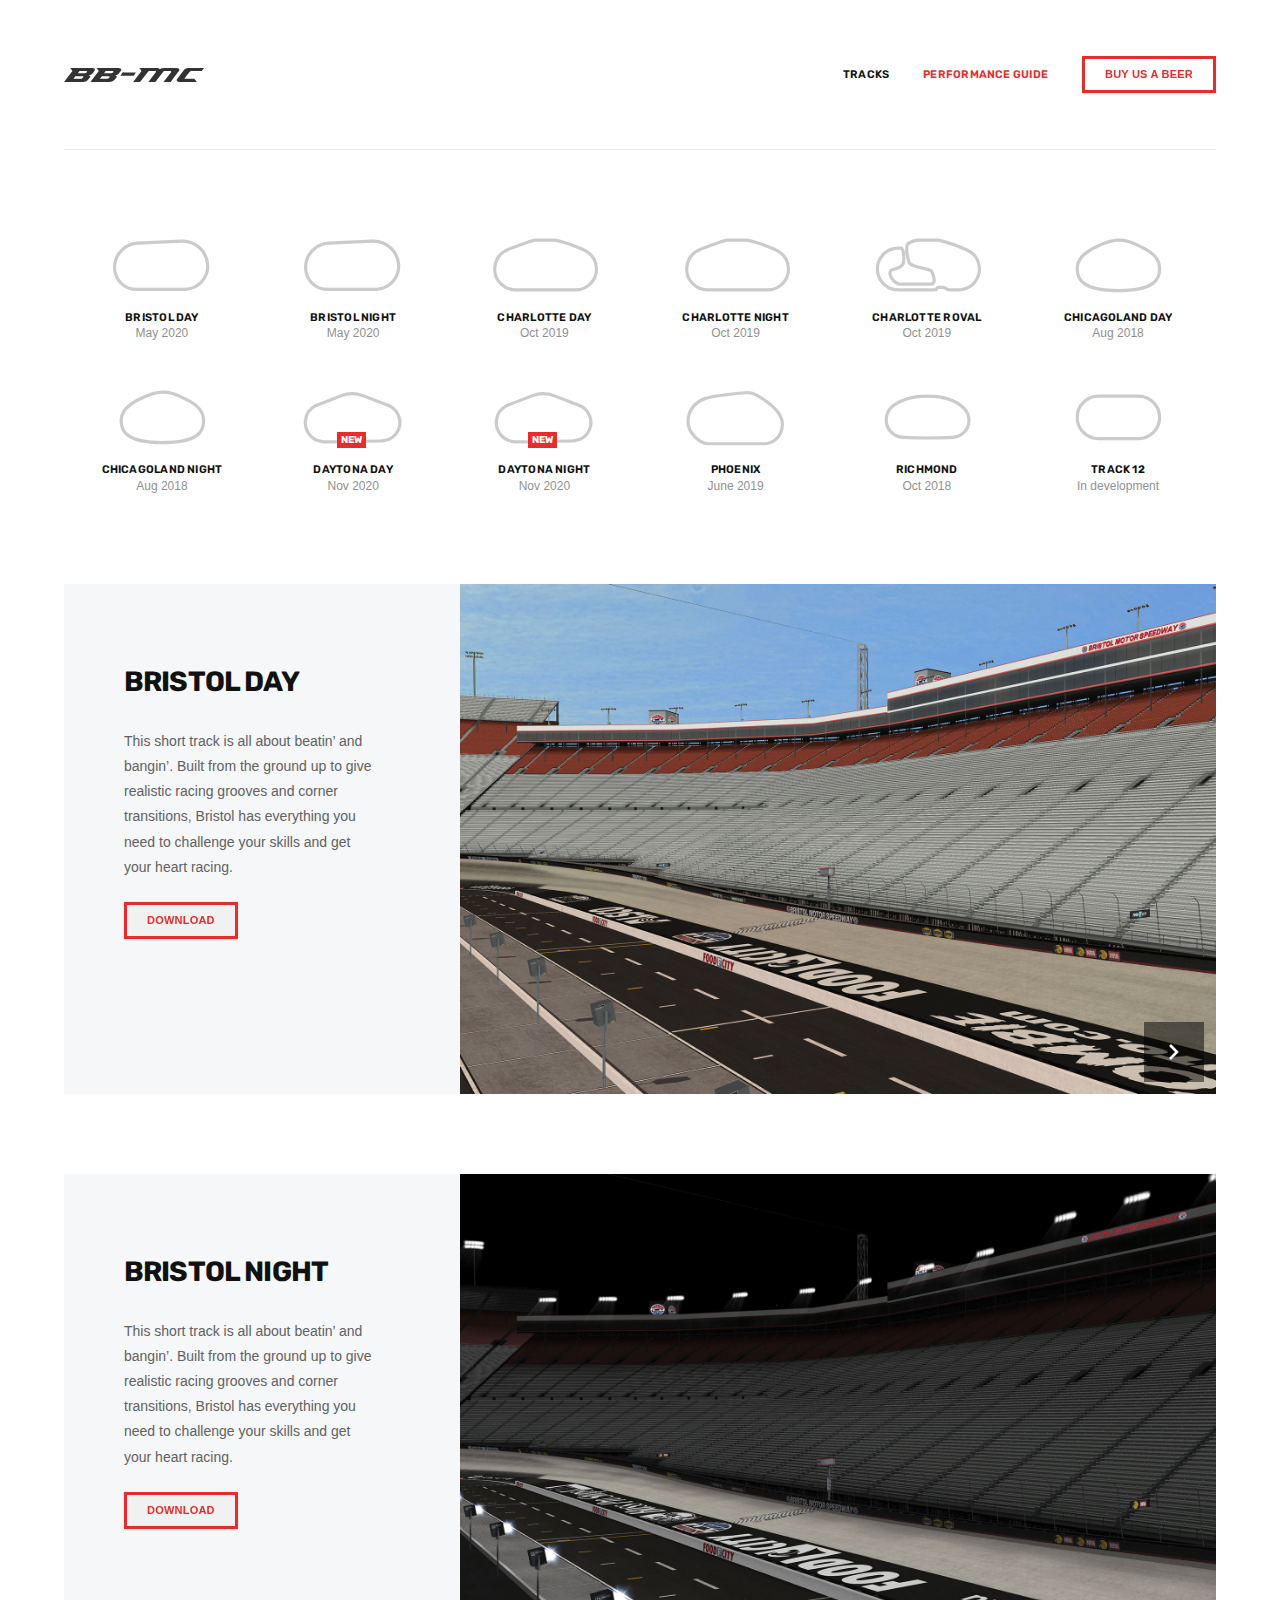
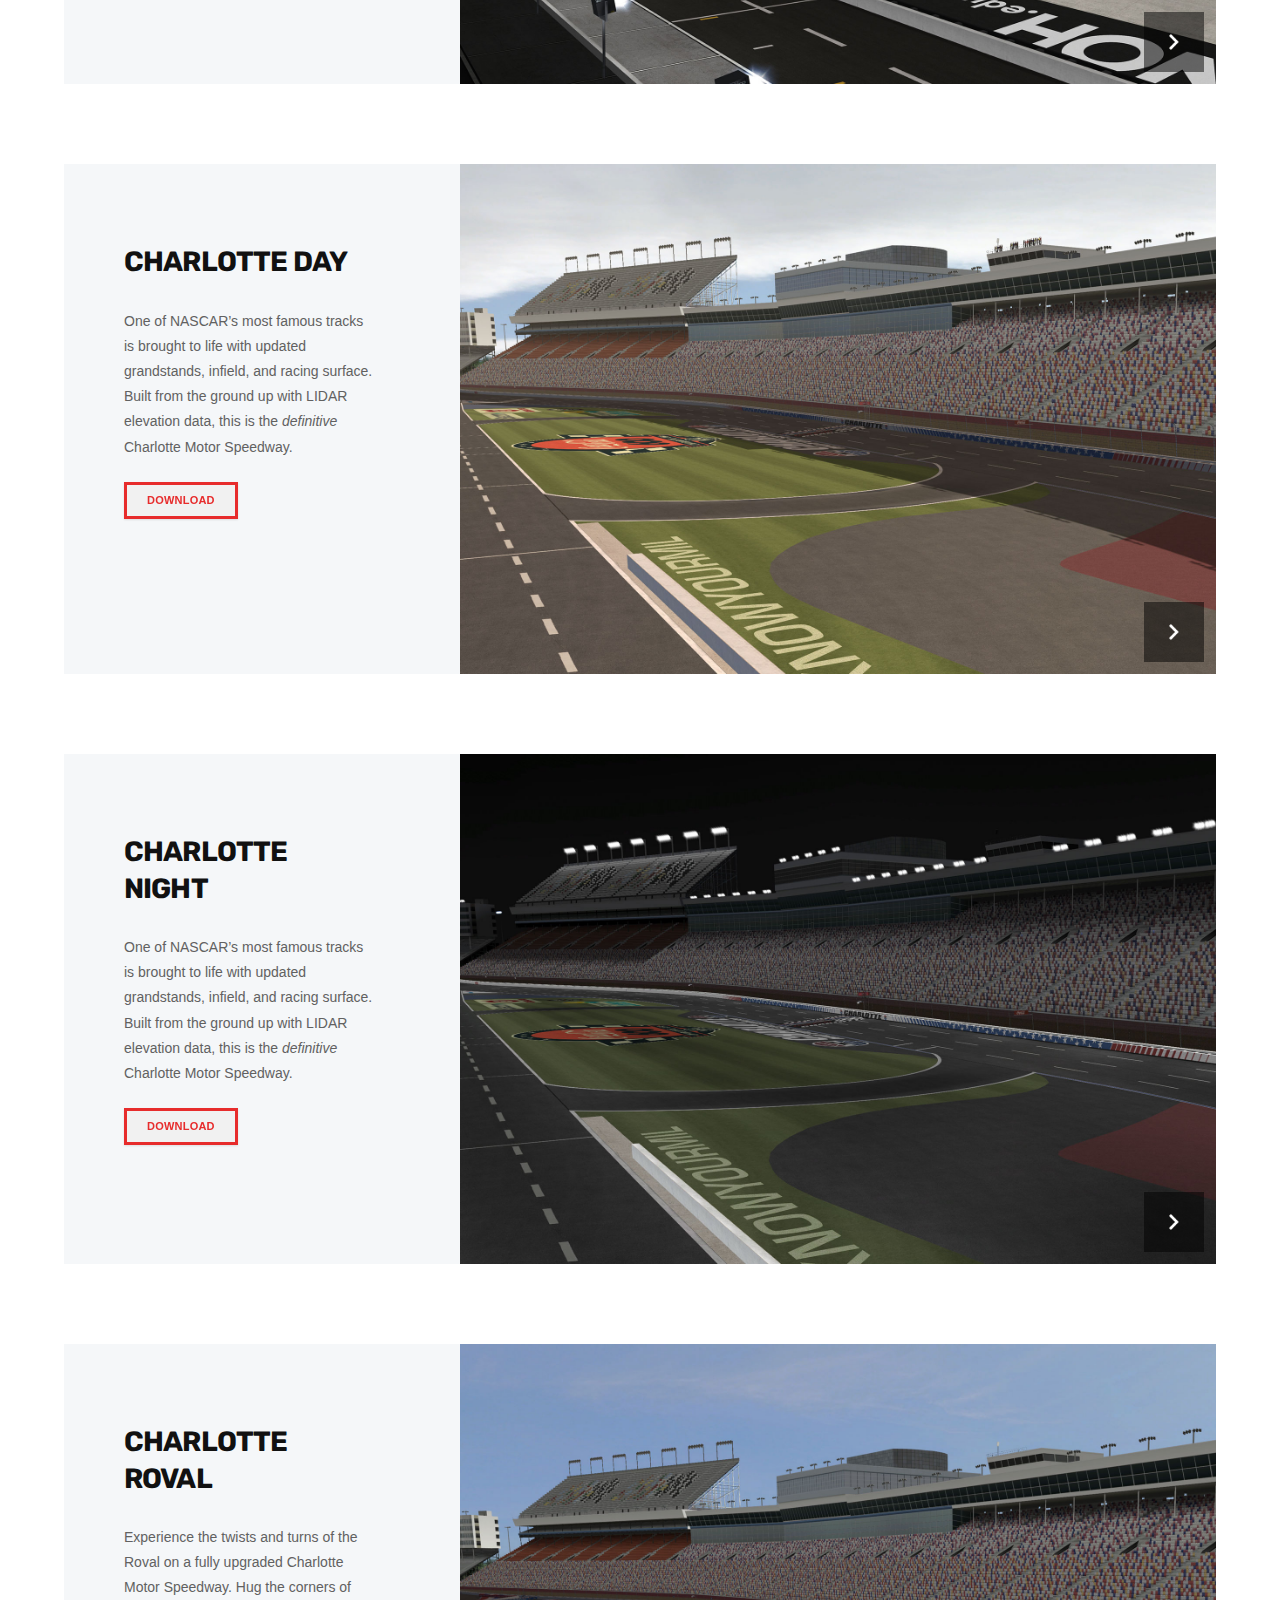
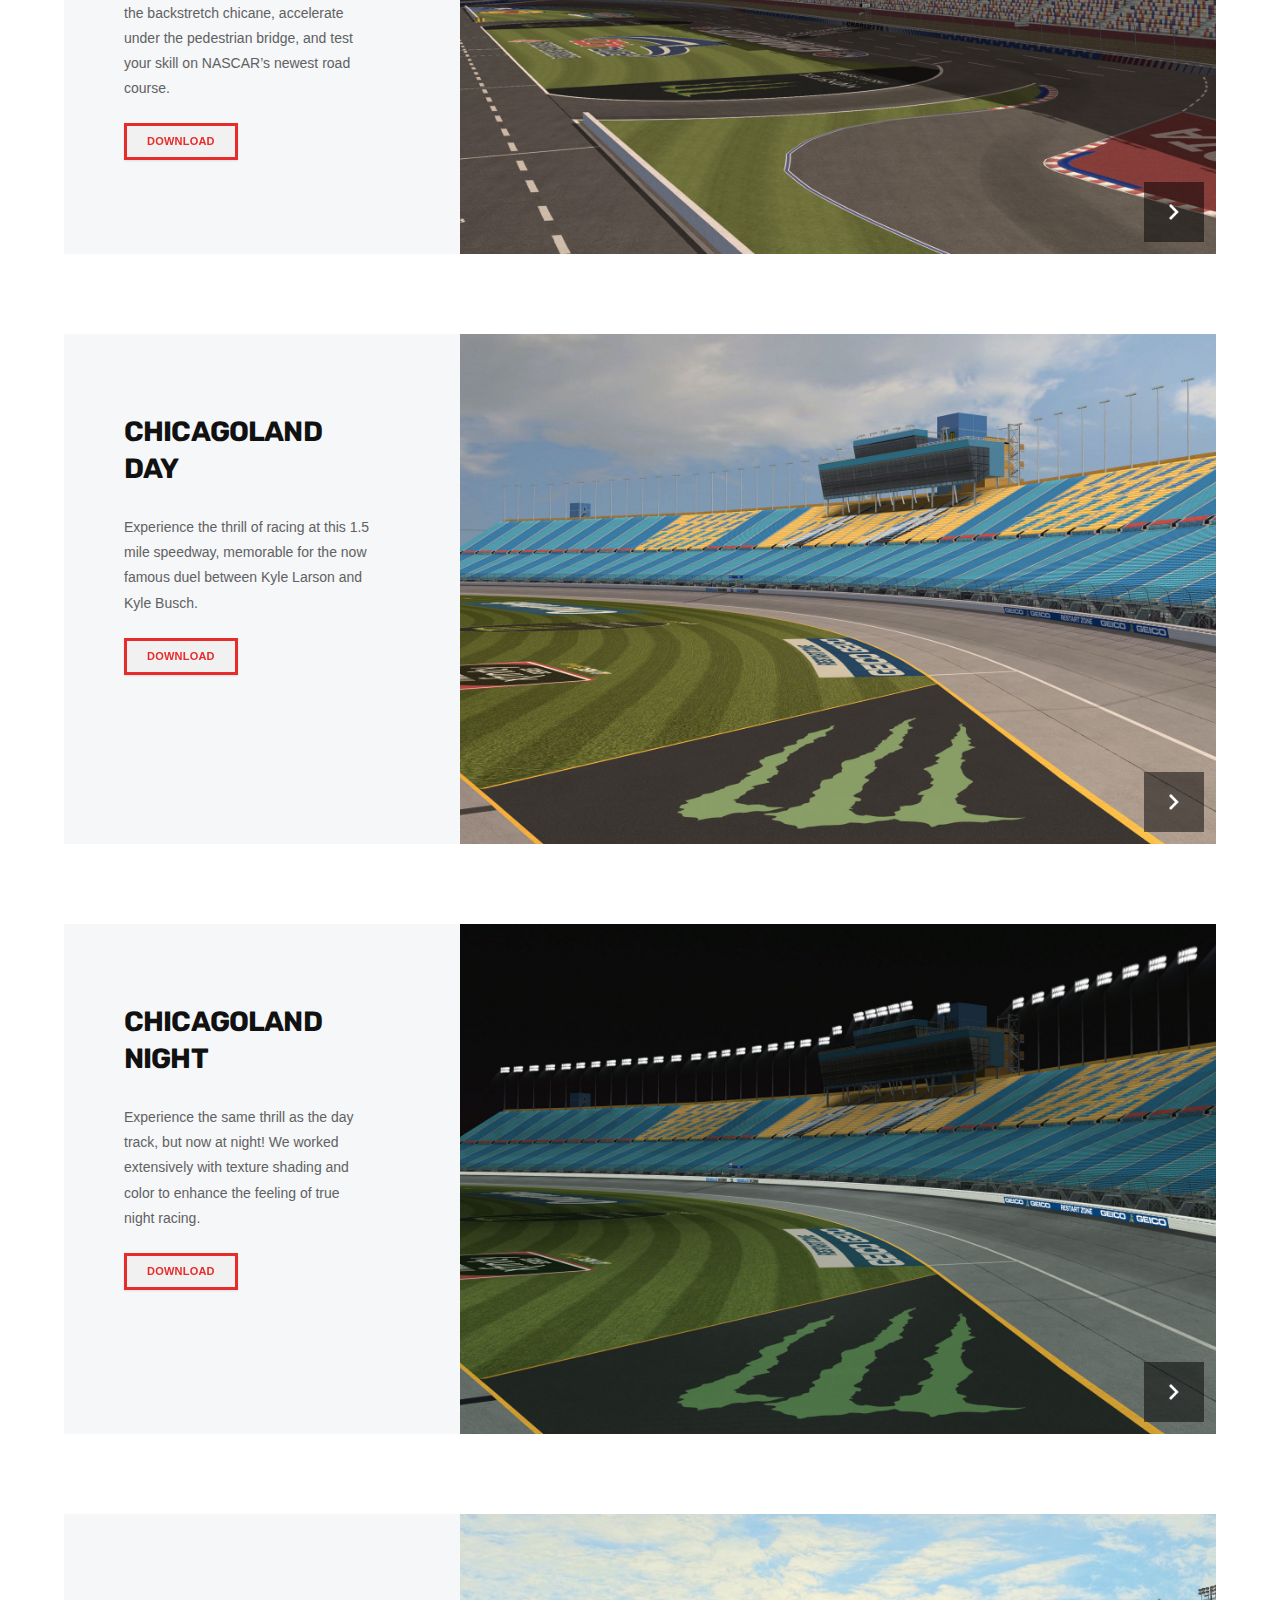
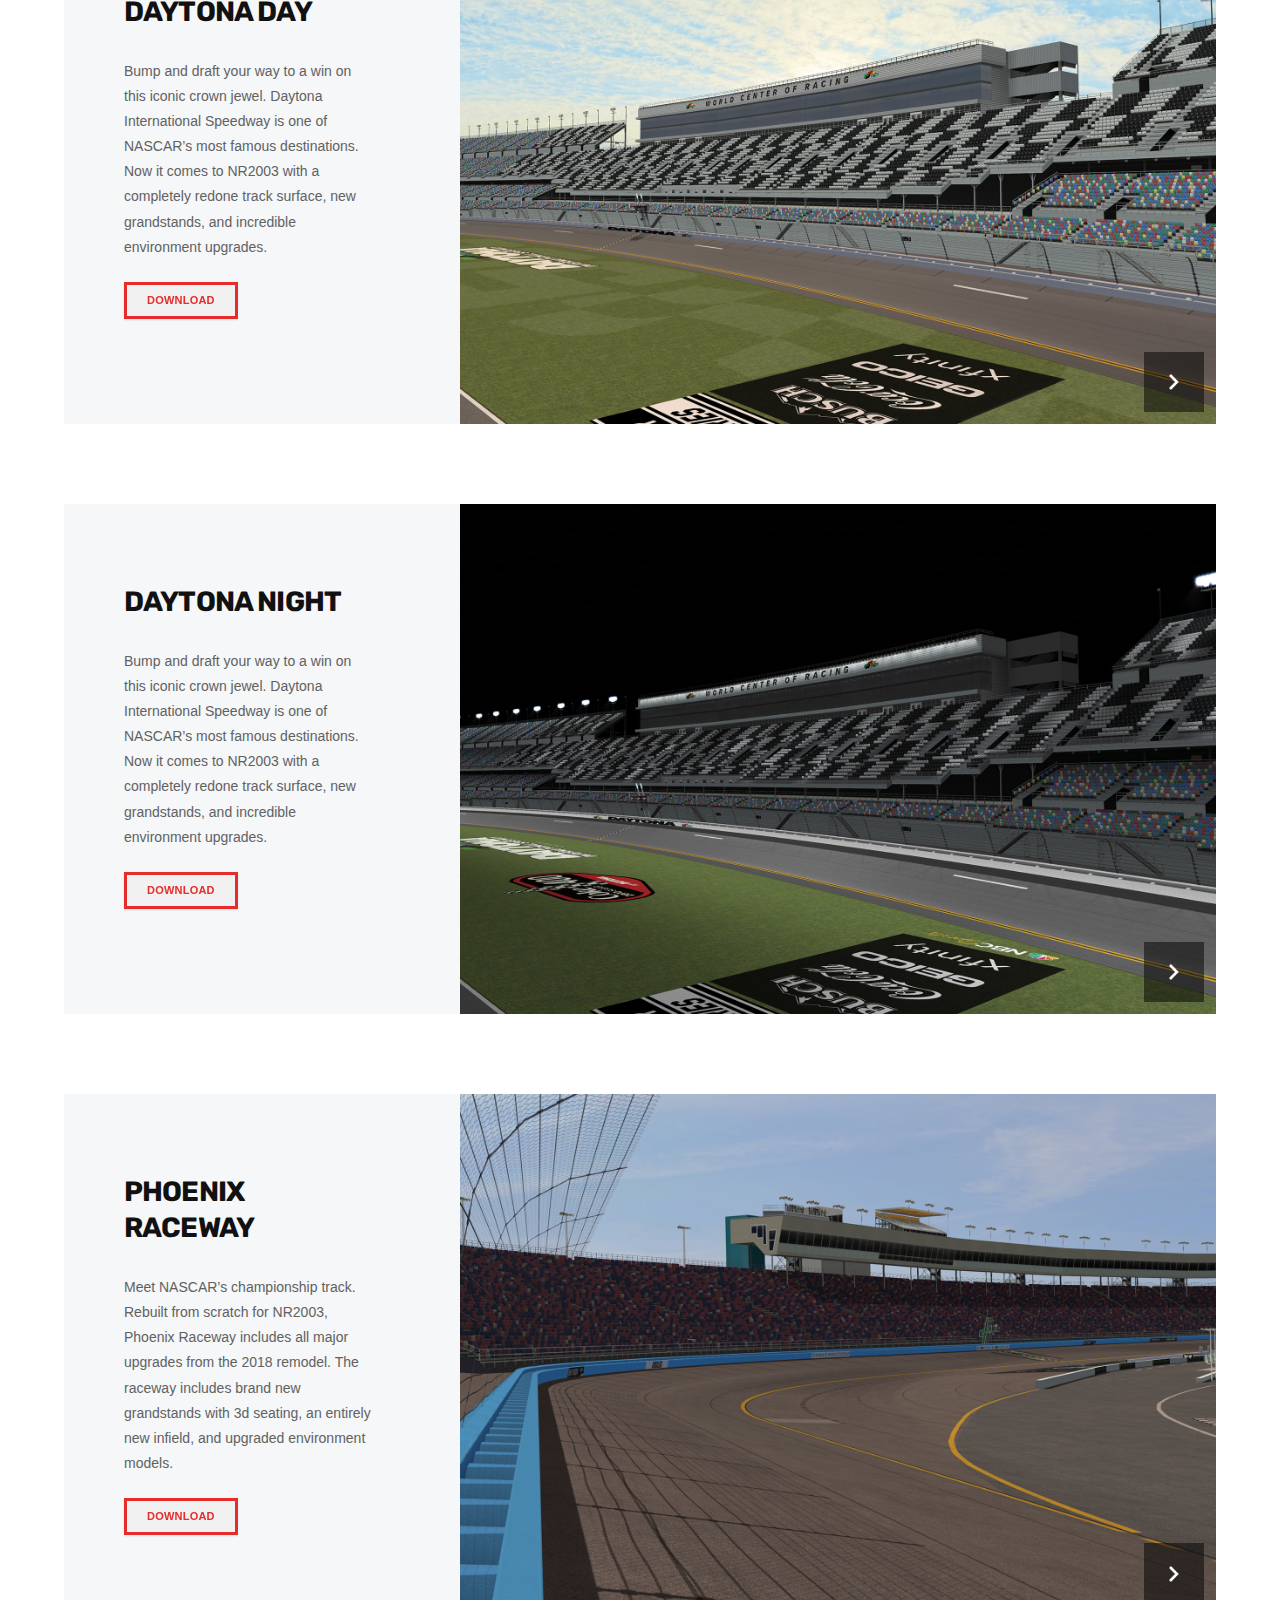
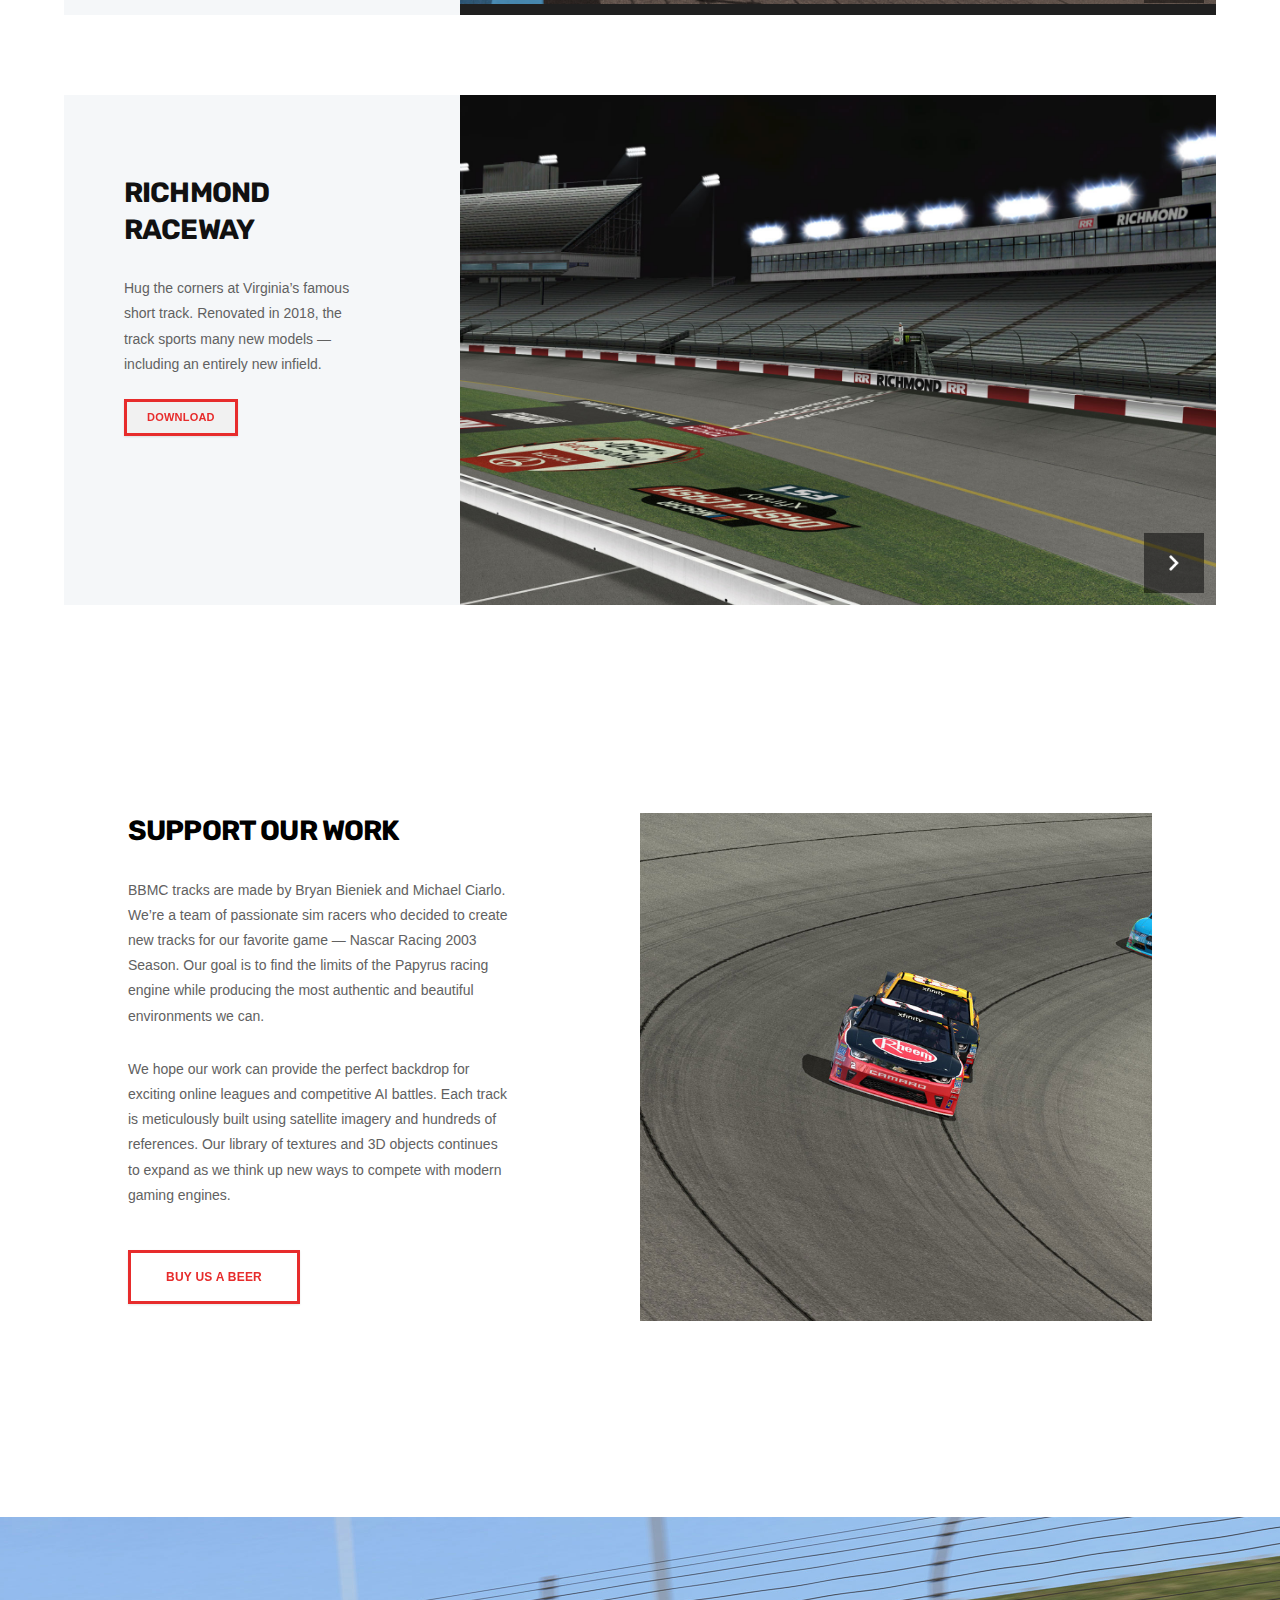
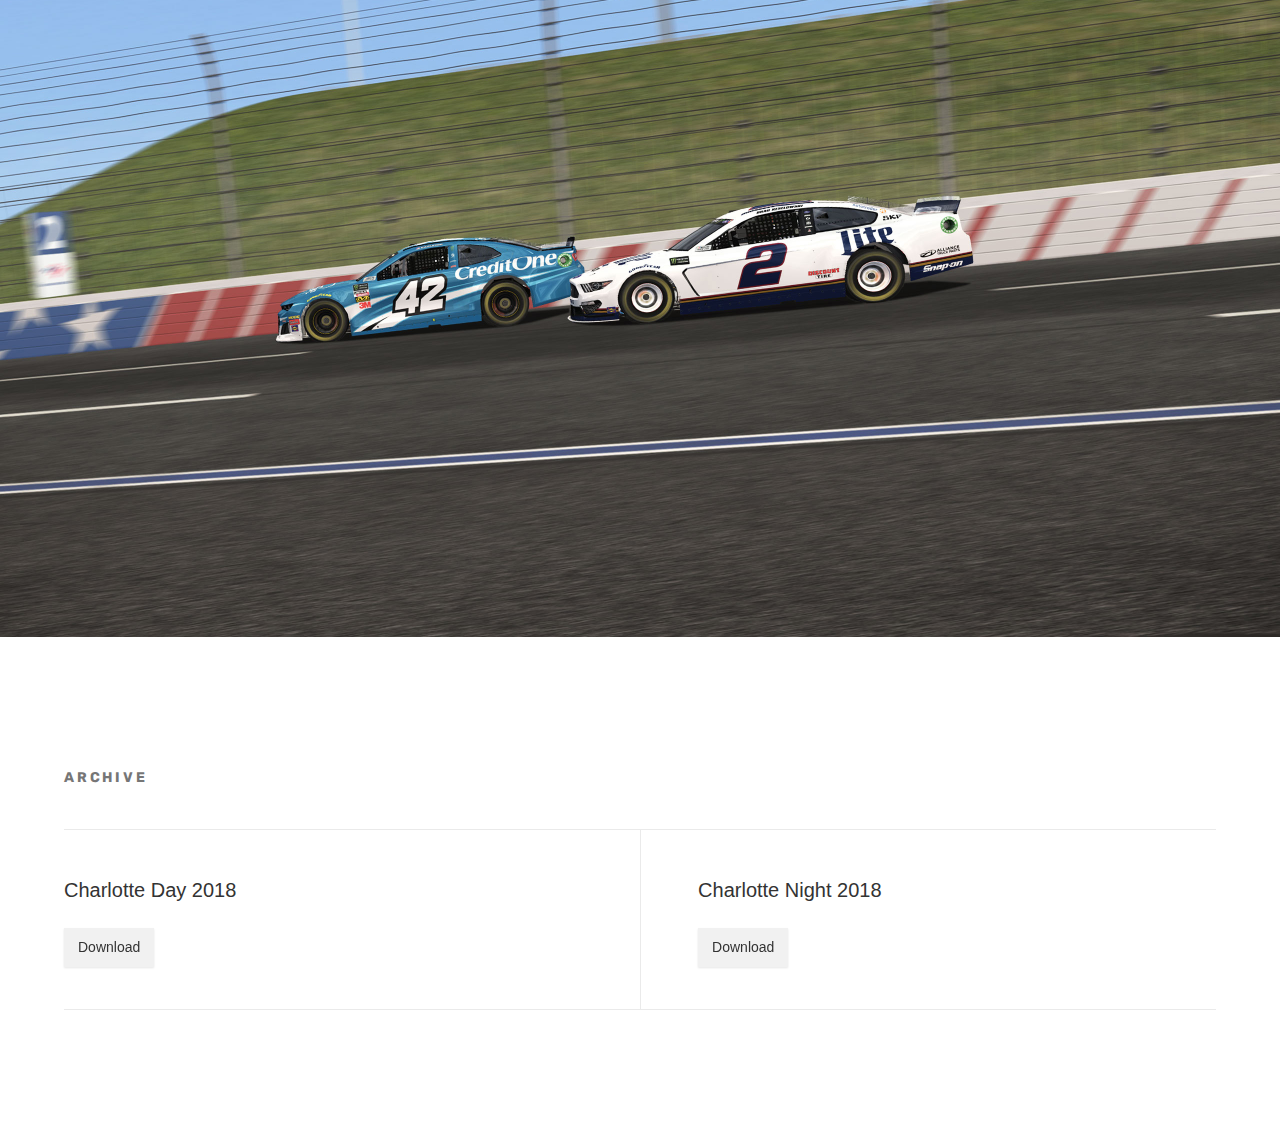
==== commit 7348b7f5: "Site for Daytona" ====
--- a/index.html
+++ b/index.html
@@ -26,11 +26,11 @@
         <img class="bbmc-logo" src="images/bbmc_logo.svg"/>
         <ul>
           <li class="active"><a href="/">Tracks</a></li>
-          <!--<li><a href="performance-guide/">Performance guide</a></li>-->
+          <li><a href="/performance-guide">Performance guide</a></li>
           <li><form action="https://www.paypal.com/cgi-bin/webscr" method="post" target="_top">
             <input type="hidden" name="cmd" value="_s-xclick">
             <input type="hidden" name="encrypted" value="-----BEGIN [base64]/Ld/7AnKTxLSsSn9MILS9XUJB+LjviXIjpAPSilrXqiF1tpsbYVTB7MCBTBFT0xLMkMaRyl9DXPT93Aesy8qOb44S8ISNP3ZuZ2pFSe6hI1AZSZCnqjGi8lLxo4keRy+KV/[base64]/hJl66/RGqrj5rFb08sAABNTzDTiqqNpJeBsYs/[base64]/MA0GCSqGSIb3DQEBBQUAA4GBAIFfOlaagFrl71+jq6OKidbWFSE+Q4FqROvdgIONth+8kSK//Y/4ihuE4Ymvzn5ceE3S/[base64]/CYFsrI1hrlqDE5iIVI6xHju+7VVsXNITMTmZ12gdlLPNahbM4hONWyWEFKC5I/IgQmeHvSf1NakFo8JRTotuAVs6D/0YvlEqB1TQoZnE9zcMwkSItXrFla8p/ffb0wojvuf2L8EDoYLwv6KZ6eOqG/DkrmI8Ya5G-----END PKCS7-----">
-            <input type="submit" border="0" value="Buy us a beer!" name="submit" alt="Buy us a beer through Paypal">
+            <input type="submit" border="0" value="Buy us a beer" name="submit" alt="Buy us a beer through Paypal">
           </form></li>
         </ul>
       </div>
@@ -81,7 +81,7 @@
               <span class="track-title">Chicagoland Night</span>
               <span class="track-status">Aug 2018</span>
             </a>
-          </li><!--<li class="new">
+          </li><li class="new">
             <a href="#daytona-day">
               <img src="images/daytona.svg"/>
               <span class="track-title">Daytona Day</span>
@@ -93,10 +93,10 @@
               <span class="track-title">Daytona Night</span>
               <span class="track-status">Nov 2020</span>
             </a>
-          </li>--><li>
+          </li><li>
             <a href="#ism">
               <img src="images/ism.svg"/>
-              <span class="track-title">ISM</span>
+              <span class="track-title">Phoenix</span>
               <span class="track-status">June 2019</span>
             </a>
           </li><li>
@@ -108,7 +108,7 @@
           </li><li>
             <a href="#if-you-like-us">
               <img src="images/generic_oval.svg"/>
-              <span class="track-title">Track 8</span>
+              <span class="track-title">Track 12</span>
               <span class="track-status">In development</span>
             </a>
           </li>
@@ -230,21 +230,21 @@
             <li><img src="images/chicagoland_night_03.jpg"/></li>
           </ul>
         </section>
-<!--
         <section class="track" id="daytona-day">
           <a href="#" class="next-btn">next</a>
           <div class="details-sidebar">
             <h2>Daytona Day</h2>
 
-            <p>Bump and draft your way to a win on this iconic crown jewel. Daytona International Speedway is one of NASCAR&rsquo;s most famous destinations. Now it comes to your favorite racing simulator with a completely redone environment, grandstands, and infield.</p>
-
-            <a href="#" id="daytona_2020_day"  class="button">Download</a>
+            <p>Bump and draft your way to a win on this iconic crown jewel. Daytona International Speedway is one of NASCAR&rsquo;s most famous destinations. Now it comes to NR2003 with a completely redone track surface, new grandstands, and incredible environment upgrades.</p>
+
+            <a href="https://drive.google.com/uc?export=download&id=1V9NAo7GUbuaBA5U6iXxdJBb5VMXAyDEt" id="daytona_2020_day"  class="button">Download</a>
           </div>
           <ul class="gallery">
             <li class="active"><img src="images/daytona_day_01.jpg"/></li>
             <li><img src="images/daytona_day_02.jpg"/></li>
             <li><img src="images/daytona_day_03.jpg"/></li>
             <li><img src="images/daytona_day_04.jpg"/></li>
+            <li><img src="images/daytona_day_05.jpg"/></li>
           </ul>
         </section>
 
@@ -253,24 +253,24 @@
           <div class="details-sidebar">
             <h2>Daytona Night</h2>
 
-            <p>Bump and draft your way to a win on this iconic crown jewel. Daytona International Speedway is one of NASCAR&rsquo;s most famous destinations. Now it comes to your favorite racing simulator with a completely redone environment, grandstands, and infield.</p>
-
-            <a href="#" id="daytona_2020_night"  class="button">Download</a>
+            <p>Bump and draft your way to a win on this iconic crown jewel. Daytona International Speedway is one of NASCAR&rsquo;s most famous destinations. Now it comes to NR2003 with a completely redone track surface, new grandstands, and incredible environment upgrades.</p>
+
+            <a href="https://drive.google.com/uc?export=download&id=1_cgB0jeyLZwKiD9EXfurPN9VA2iK3C-Q" id="daytona_2020_night"  class="button">Download</a>
           </div>
           <ul class="gallery">
             <li class="active"><img src="images/daytona_night_01.jpg"/></li>
+            <li><img src="images/daytona_night_04.jpg"/></li>
             <li><img src="images/daytona_night_02.jpg"/></li>
             <li><img src="images/daytona_night_03.jpg"/></li>
-            <li><img src="images/daytona_night_04.jpg"/></li>
-          </ul>
-        </section>-->
+          </ul>
+        </section>
 
         <section class="track" id="ism">
           <a href="#" class="next-btn">next</a>
           <div class="details-sidebar">
-            <h2>ISM Raceway</h2>
-
-            <p>Meet NASCAR&rsquo;s future championship track. Rebuilt from scratch for NR2003, ISM Raceway includes all major upgrades from the 2018 remodel. The raceway includes brand new grandstands with 3d seating, an entirely new infield, and upgraded environment models.</p>
+            <h2>Phoenix Raceway</h2>
+
+            <p>Meet NASCAR&rsquo;s championship track. Rebuilt from scratch for NR2003, Phoenix Raceway includes all major upgrades from the 2018 remodel. The raceway includes brand new grandstands with 3d seating, an entirely new infield, and upgraded environment models.</p>
 
             <a href="https://drive.google.com/uc?export=download&id=14yXhM1oPt4yrw9xiVf8Uq1otse2FO-Ag" id="ism_2019_day" class="button">Download</a>
           </div>
@@ -309,7 +309,7 @@
           <form action="https://www.paypal.com/cgi-bin/webscr" method="post" target="_top">
             <input type="hidden" name="cmd" value="_s-xclick">
             <input type="hidden" name="encrypted" value="-----BEGIN [base64]/Ld/7AnKTxLSsSn9MILS9XUJB+LjviXIjpAPSilrXqiF1tpsbYVTB7MCBTBFT0xLMkMaRyl9DXPT93Aesy8qOb44S8ISNP3ZuZ2pFSe6hI1AZSZCnqjGi8lLxo4keRy+KV/[base64]/hJl66/RGqrj5rFb08sAABNTzDTiqqNpJeBsYs/[base64]/MA0GCSqGSIb3DQEBBQUAA4GBAIFfOlaagFrl71+jq6OKidbWFSE+Q4FqROvdgIONth+8kSK//Y/4ihuE4Ymvzn5ceE3S/[base64]/CYFsrI1hrlqDE5iIVI6xHju+7VVsXNITMTmZ12gdlLPNahbM4hONWyWEFKC5I/IgQmeHvSf1NakFo8JRTotuAVs6D/0YvlEqB1TQoZnE9zcMwkSItXrFla8p/ffb0wojvuf2L8EDoYLwv6KZ6eOqG/DkrmI8Ya5G-----END PKCS7-----">
-            <input type="submit" border="0" value="Buy us a beer!" name="submit" alt="Buy us a beer through Paypal">
+            <input type="submit" border="0" value="Buy us a beer" name="submit" alt="Buy us a beer through Paypal">
             </form>
         </div>
         <div class="about-image">
@@ -336,10 +336,6 @@
       </section>
     </div>
 
-    <footer>
-      <img class="nr2003-logo" src="images/nr2003_logo.png"/>
-    </footer>
-
     <script async src="https://www.googletagmanager.com/gtag/js?id=UA-72804362-2"></script>
     <script>
       window.dataLayer = window.dataLayer || [];
--- a/css/styles.css
+++ b/css/styles.css
@@ -39,44 +39,18 @@
   border-collapse: collapse;
   border-spacing: 0;
 }
-
-a:link {
-  text-decoration: none;
-  color: #E72C2C;
-  transition: color 100ms ease-in-out;
-}
-
-a:hover,
-a:visited:hover {
-  color: #111;
-}
-
-a:visited {
-  color: #9f4242;
-}
-
-.wrapper {
-  width: 90%;
-  margin: 0 auto;
-}
-
-.track,
-#archives,
-#if-you-like-us {
-  max-width: 1440px;
-  margin: 0 auto;
-}
-
 html, body {
   background-color: #fff;
   font-family: "Rubik", "Helvetica", "Helvetica Neue", sans-serif;
   overflow-x: hidden;
 }
 
-.page-container {
-  background: white;
-}
-
+/***********************************
+ ***********************************
+ * GENERAL
+ ***********************************
+ ***********************************
+ */
 p, a, li {
   font-family: "Helvetica", "Helvetica Neue", sans-serif;
 }
@@ -94,28 +68,21 @@
 .button,
 input[type=submit] {
   border: 3px solid #E72C2C;
-  padding: 14px 20px;
-  font-size: 14px;
+  padding: 10px 20px;
+  font-size: 11px;
   color: #E72C2C;
   line-height: 1;
   font-weight: bold;
   display: inline-block;
   position: relative;
+  text-transform: uppercase;
+  letter-spacing: .02em;
   z-index: 2;
   cursor: pointer;
+  background-color: white;
   box-shadow: 0 1px 2px rgba(0,0,0,.1);
   transform: translate3d(0,0,0);
   transition: box-shadow 150ms ease-in-out, transform 150ms ease-in-out, background-color 100ms ease-in-out, color 100ms ease-in-out;
-}
-
-input[type=submit] {
-  background-color: white;
-  margin-top: 0;
-  transform-origin: right;
-  background-color: #E72C2C;
-  color: white;
-  font-size: 12px;
-  -webkit-appearance: none;
 }
 
 .button:hover,
@@ -126,47 +93,30 @@
   box-shadow: 0 8px 20px rgba(0,0,0,.3)
 }
 
-nav {
-  box-sizing: border-box;
-  background: #fff;
-  text-align: left;
-}
-
-nav .wrapper {
-  position: relative;
-  border-bottom: 1px solid #eaeaea;
-  padding: 40px 0 20px
-}
-
-nav li {
-  display: inline-block;
-  padding: 20px 0;
-}
-
-nav li:first-child {
-  margin-right: 20px;
-}
-
-nav li:last-child {
-  display: none;
-}
-
-nav form {
-  display: none;
-}
-
-.performance-guide nav {
-  position: absolute;
-  top: 0;
-  left: 0;
-  width: 100%;
-  z-index: 9999;
-  background: transparent;
-}
-
-.performance-guide nav .wrapper {
-  border: 0;
+.wrapper {
   width: 90%;
+  margin: 0 auto;
+}
+
+a {
+  text-decoration: none;
+  color: #E72C2C;
+  transition: color 100ms ease-in-out;
+}
+
+a:hover {
+  color: #111;
+}
+
+.track,
+#archives,
+#if-you-like-us {
+  max-width: 1440px;
+  margin: 0 auto;
+}
+
+.page-container {
+  background: white;
 }
 
 h2 {
@@ -194,13 +144,68 @@
   margin-top: 2em;
 }
 
+/***********************************
+ ***********************************
+ * NAV
+ ***********************************
+ ***********************************
+ */
+nav {
+  box-sizing: border-box;
+  background: #fff;
+  text-align: left;
+}
+
+nav .wrapper {
+  position: relative;
+  border-bottom: 1px solid #eaeaea;
+  padding: 40px 0 20px
+}
+
+nav li {
+  display: inline-block;
+  padding: 20px 0;
+}
+
+nav li:first-child {
+  margin-right: 20px;
+}
+
+nav li:last-child {
+  display: none;
+}
+
+nav form {
+  display: none;
+}
+
+nav a {
+  text-transform: uppercase;
+  font-family: "Rubik", "Helvetica", "Helvetica Neue", sans-serif;
+  font-size: 11px;
+  color: #E72C2C;
+  font-weight: 600;
+  letter-spacing: 0.02em;
+}
+
+nav li.active a,
+nav a:hover {
+  color: #111;
+}
+
+.performance-guide nav .wrapper {
+  border: 0;
+}
+
+/***********************************
+ ***********************************
+ * TRACK NAV
+ ***********************************
+ ***********************************
+ */
 .bbmc-logo {
   width: 140px;
   display: inline-block;
-}
-
-.nr2003-logo {
-  width: 80px;
 }
 
 .track-nav {
@@ -227,7 +232,7 @@
 }
 
 .track.new h2::before {
-  top: 5px;
+  top: 5px;s
   left: 0;
   margin-left: 0
 }
@@ -252,15 +257,16 @@
   transition: opacity 150ms ease-in-out;
 }
 
+.track-nav a {
+  color: #909090;
+  font-size: 12px;
+}
+
 .track-nav a:hover img {
   opacity: 1;
 }
 
-.track-nav a:hover .track-title,
-nav li.active a:link,
-nav li.active a:visited,
-nav a:hover,
-nav a:link:hover {
+.track-nav a:hover .track-title {
   color: #E72C2C
 }
 
@@ -270,11 +276,9 @@
   line-height: 1.4
 }
 
-.track-title,
-nav a:link,
-nav a:visited {
+.track-title {
   font-size: 11px;
-  color: #333;
+  color: #111;
   font-weight: 600;
   font-family: "Rubik", "Helvetica", "Helvetica Neue", sans-serif;
   text-transform: uppercase;
@@ -286,16 +290,24 @@
   color: #7B7B7B;
 }
 
-.track-status {
-  font-size: 12px;
-  color: #7B7B7B;
-  text-align: center;
-}
-
+/***********************************
+ ***********************************
+ * TRACKS
+ ***********************************
+ ***********************************
+ */
 .track {
-  background: #1F1F1F;
+  background: #f1f1f1;
   position: relative;
   margin-bottom: 40px;
+}
+
+.track .button {
+  background-color: #f1f1f1;
+}
+
+.track .button:hover {
+  background-color: #E72C2C;
 }
 
 .details-sidebar {
@@ -362,7 +374,6 @@
   height: 40px;
   font-size: 0;
   text-indent: -9999px;
-  opacity: 0.8;
   transition: background-color 200ms ease-in-out;
 }
 
@@ -371,22 +382,23 @@
 }
 
 form input[type=submit] {
-  margin-top: 2.5em;
+  margin-top: 3.5em;
   opacity: 1;
   display: inline-block;
 }
 
-.sandbox-track {
-  width: 80%;
-  margin-bottom: 40px;
-}
-
+/***********************************
+ ***********************************
+ * ABOUT
+ ***********************************
+ ***********************************
+ */
 #if-you-like-us {
   padding: 4em 0 6em;
 }
 
 #if-you-like-us input[type=submit] {
-  font-size: 14px;
+  font-size: 12px;
   padding: 18px 35px;
 }
 
@@ -418,8 +430,14 @@
   width: 80%;
 }
 
+/***********************************
+ ***********************************
+ * ARCHIVES
+ ***********************************
+ ***********************************
+ */
 #archives {
-  padding: 6em 0 0;
+  padding: 6em 0;
 }
 
 #archives ul {
@@ -480,35 +498,23 @@
   box-shadow: 0 8px 20px rgba(0,0,0,.3)
 }
 
-/*
-* PERFORMANCE GUIDE
-*/
+/***********************************
+ ***********************************
+ * PERFORMANCE GUIDE
+ ***********************************
+ ***********************************
+ */
 .performance-hero {
   position: relative;
 }
 
-.performance-hero .bbmc-logo {
+.performance-hero h1 {
   position: absolute;
-  top: 40px;
-  left: 35%;
-  width: 100px;
+  top: 80%;
+  left: 10%;
+  width: 70%;
   z-index: 9999;
-}
-
-.performance-hero img {
-  width: 180%;
-  margin-left: -30%;
-}
-
-.performance-hero .heading {
-  position: absolute;
-  bottom: 40px;
-  left: 5%;
-  z-index: 9999;
-}
-
-.performance-hero h1 {
-  font-size: 32px;
+  font-size: 28px;
   line-height: .9;
   padding-bottom: .4em;
   text-transform: uppercase;
@@ -523,7 +529,7 @@
 }
 
 .wrapper.flex {
-  padding: 40px 0;
+  padding: 80px 0;
   width: 90%;
   max-width: 100%;
   position: relative;
@@ -563,26 +569,12 @@
   display: block;
 }
 
-.performance-guide footer .wrapper {
+footer .wrapper {
   border-top: 1px solid #f1f1f1;
-  padding: 80px 0;
-}
-
-.performance-guide footer form {
-  position: absolute;
-  top: 40px;
-  right: 0;
-}
-
-footer {
-  text-align: center;
-  padding: 6em 0;
-}
-
-@media screen and (min-width:520px) {
-  .details-sidebar img {
-    width: 230px;
-  }
+}
+
+footer p {
+  color: #999;
 }
 
 @media screen and (min-width:768px) {
@@ -591,19 +583,20 @@
   }
 
   .wrapper {
-    width: 96%;
-  }
+    width: 90%;
+    max-width: 1440px;
+  }
+
+  /* .wrapper.flex {
+    width: 80%;
+  } */
 
   nav {
     text-align: right;
   }
 
   nav .wrapper {
-    padding: 0
-  }
-
-  .performance-guide nav .wrapper {
-    width: 80%;
+    padding: 1em 0
   }
 
   nav form {
@@ -614,19 +607,16 @@
     margin: 0;
   }
 
-  .nr2003-logo {
-    width: 60px;
-  }
-
   .bbmc-logo {
     position: absolute;
-    top: 45px;
+    top: 68px;
     left: 0;
   }
 
-  nav li {
+  nav li,
+  nav li:first-child {
     display: inline-block;
-    padding: 30px 0;
+    padding: 40px 0;
     margin-right: 30px;
   }
 
@@ -636,7 +626,7 @@
   }
 
   .track-nav {
-    padding: 40px 0 80px;
+    padding: 40px 0 90px;
     text-align: center;
   }
 
@@ -694,11 +684,6 @@
     display: block;
   }
 
-  .sandbox-track {
-    width: 495px;
-    margin-bottom: 60px;
-  }
-
   .download-title {
     font-size: 18px;
   }
@@ -715,34 +700,33 @@
 
   .performance-hero .bbmc-logo {
     top: 80px;
-    left: 10%;
+    left: 5%;
   }
 
   .performance-hero .heading {
-    bottom: 80px;
-    left: 10%;
+    left: 5%;
   }
 
   .performance-hero h1 {
     font-size: 38px;
   }
 
-  .wrapper.flex {
+  .wrapper.flex,
+  footer .wrapper.flex {
     display: flex;
     flex-direction: row;
     flex-wrap: nowrap;
     padding: 80px 0;
-    width: 80%;
   }
 
   .wrapper.flex h2 {
-    width: 30%;
+    width: 20%;
     max-width: 100%;
     font-size: 24px;
   }
 
   .wrapper.flex ul {
-    width: 50%;
+    width: 60%;
     margin-left: 20%;
   }
 
@@ -776,14 +760,6 @@
 @media screen and (min-width:1024px) {
   p, li {
     font-size: 13px;
-  }
-
-  .wrapper {
-    width: 92%;
-  }
-
-  .nr2003-logo {
-    width: 100px;
   }
 
   .track-nav.row-one {
@@ -825,7 +801,7 @@
   }
 
   #archives {
-    padding: 12em 0 0;
+    padding: 8em 0;
   }
 
   #archives h2 {
@@ -854,17 +830,18 @@
   }
 
   .wrapper.flex {
-    padding: 120px 0;
+    padding: 100px 0;
   }
 
   .wrapper.flex li {
     padding-top: 50px;
   }
 
-  footer {
-    padding: 8em 0;
-  }
-
+  .next-btn {
+    background-color: rgba(0,0,0,.5);
+    width: 60px;
+    height: 60px;
+  }
 }
 
 @media screen and (min-width:1180px) {
@@ -910,11 +887,6 @@
     font-size: 12px;
   }
 
-  footer .wrapper {
-    padding: 140px 0 170px;
-    position: relative;
-  }
-
   #archives li {
     padding: 4em 0;
   }
@@ -924,18 +896,10 @@
     width: 160px;
   }
 
-  .performance-hero .heading {
-    bottom: 100px;
-  }
-
   .performance-hero h1 {
     font-size: 67px;
   }
 
-  .wrapper.flex {
-    padding: 140px 0;
-  }
-
   .wrapper.flex li {
     padding-top: 60px;
   }
@@ -950,25 +914,17 @@
 }
 
 @media screen and (min-width:1440px) {
-  nav .wrapper {
-    width: 88%;
-    max-width: 1440px;
-  }
-
   nav li {
     padding: 40px 0;
   }
 
-  .bbmc-logo {
-    top: 58px;
-  }
-
-  .nr2003-logo {
-    top: 48px;
-  }
-
-  .wrapper {
-    width: 88%;
+  .wrapper,
+  .wrapper.flex {
+    width: 80%;
+  }
+
+  nav .wrapper {
+    width: 80%;
   }
 
   .track-nav {
@@ -993,31 +949,15 @@
   }
 
   .performance-hero .bbmc-logo {
-    left: 15%;
+    left: 10%;
   }
 
   .performance-hero .heading {
-    left: 15%;
+    left: 10%;
   }
 
   .wrapper.flex {
-    width: 70%;
-  }
-
-  .performance-guide nav .wrapper {
-    width: 70%;
-  }
-
-  .performance-guide .full-bleed {
-    width: 80%;
-  }
-
-  .performance-guide footer .wrapper {
-    padding: 100px 0;
-  }
-
-  .performance-guide footer form {
-    top: 60px;
+    padding: 140px 0;
   }
 }
 
@@ -1035,10 +975,6 @@
     margin-left: -10%;
   }
 
-  .track-nav li {
-    width: 10%;
-  }
-
   .details-sidebar {
     width: 20%;
   }
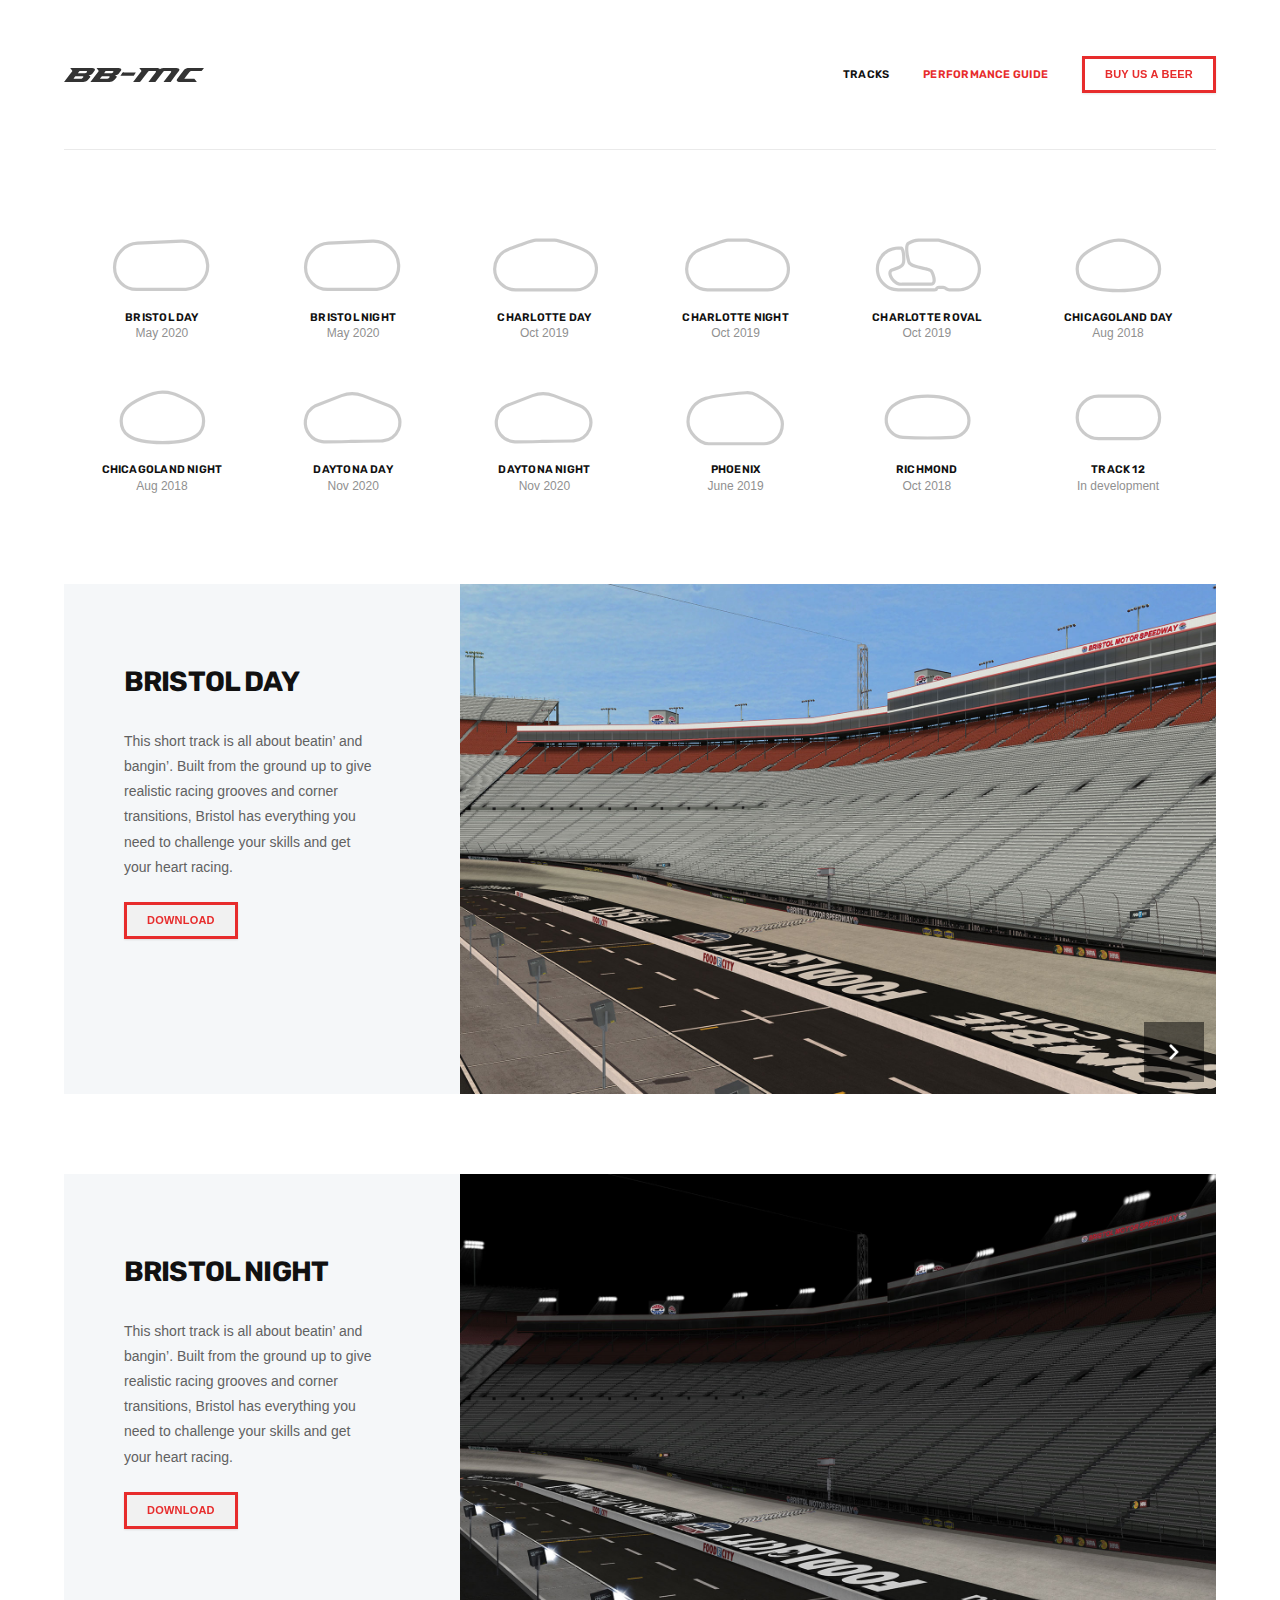
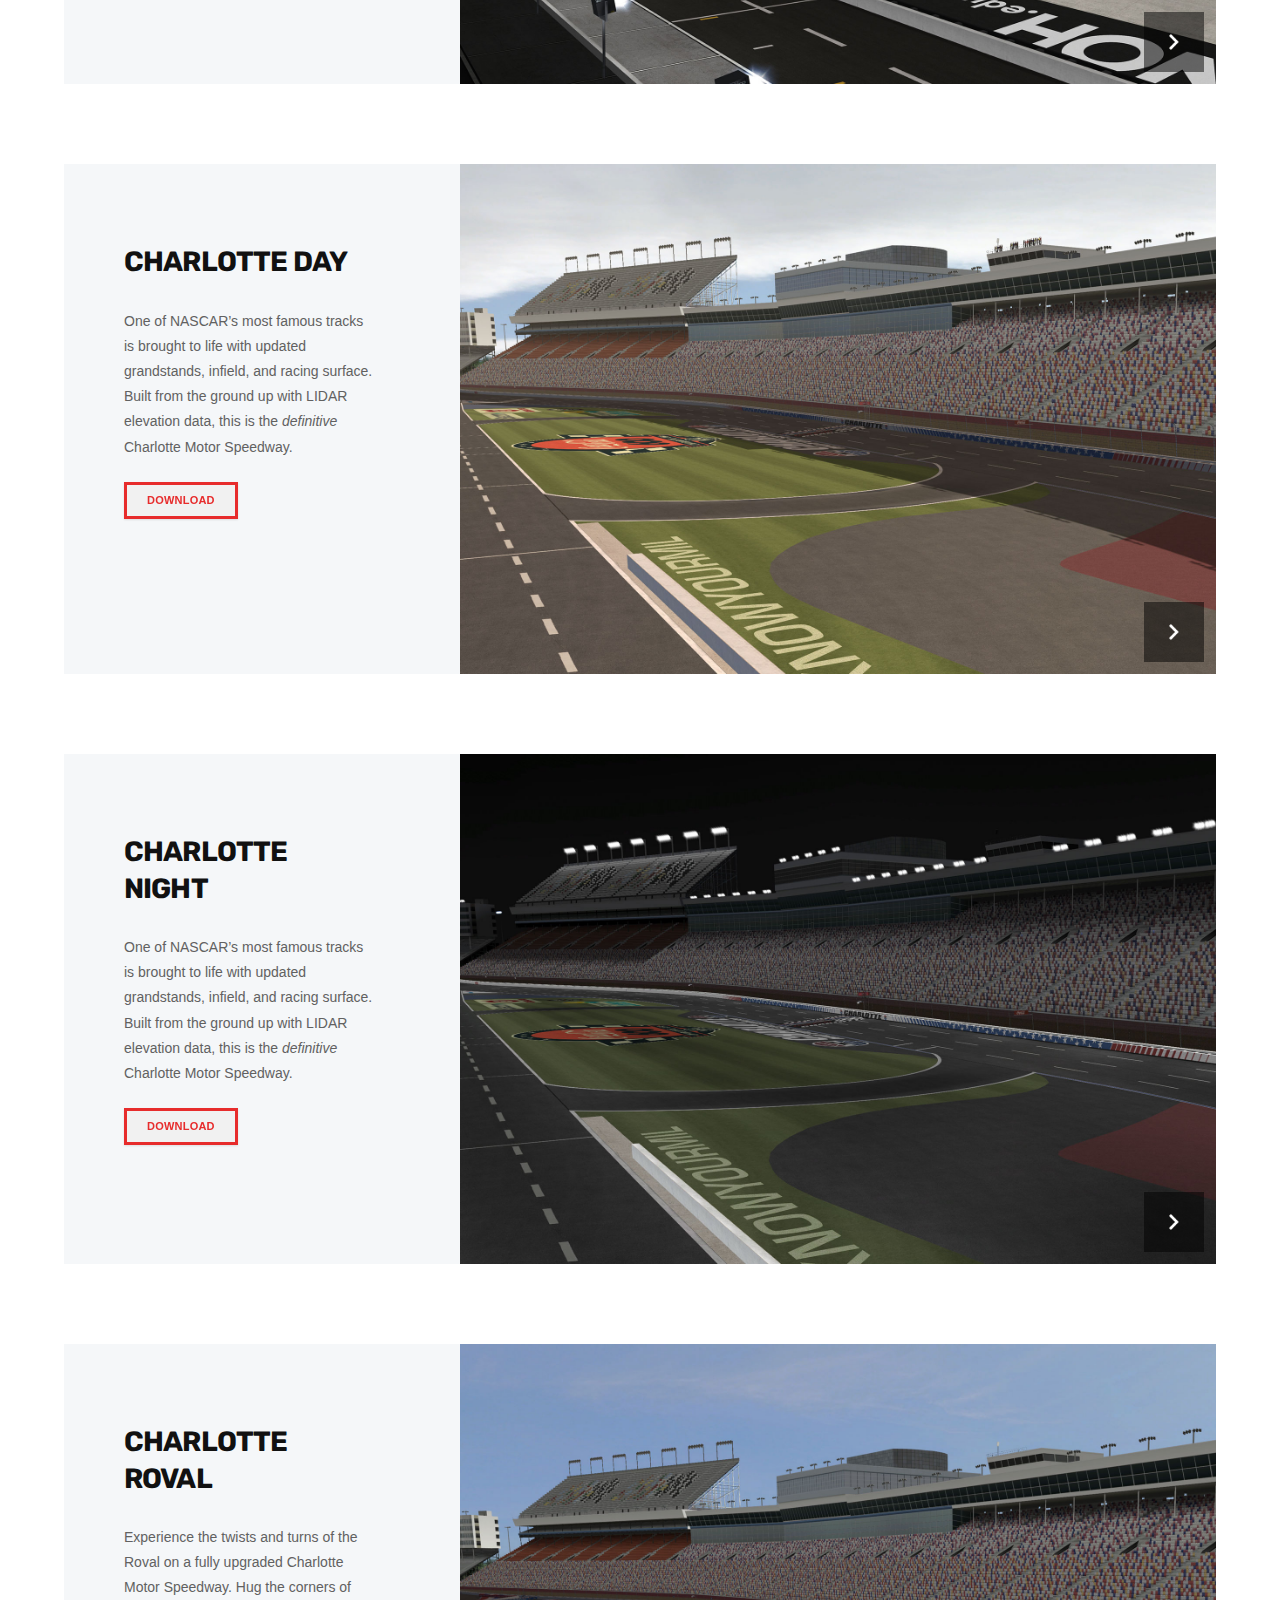
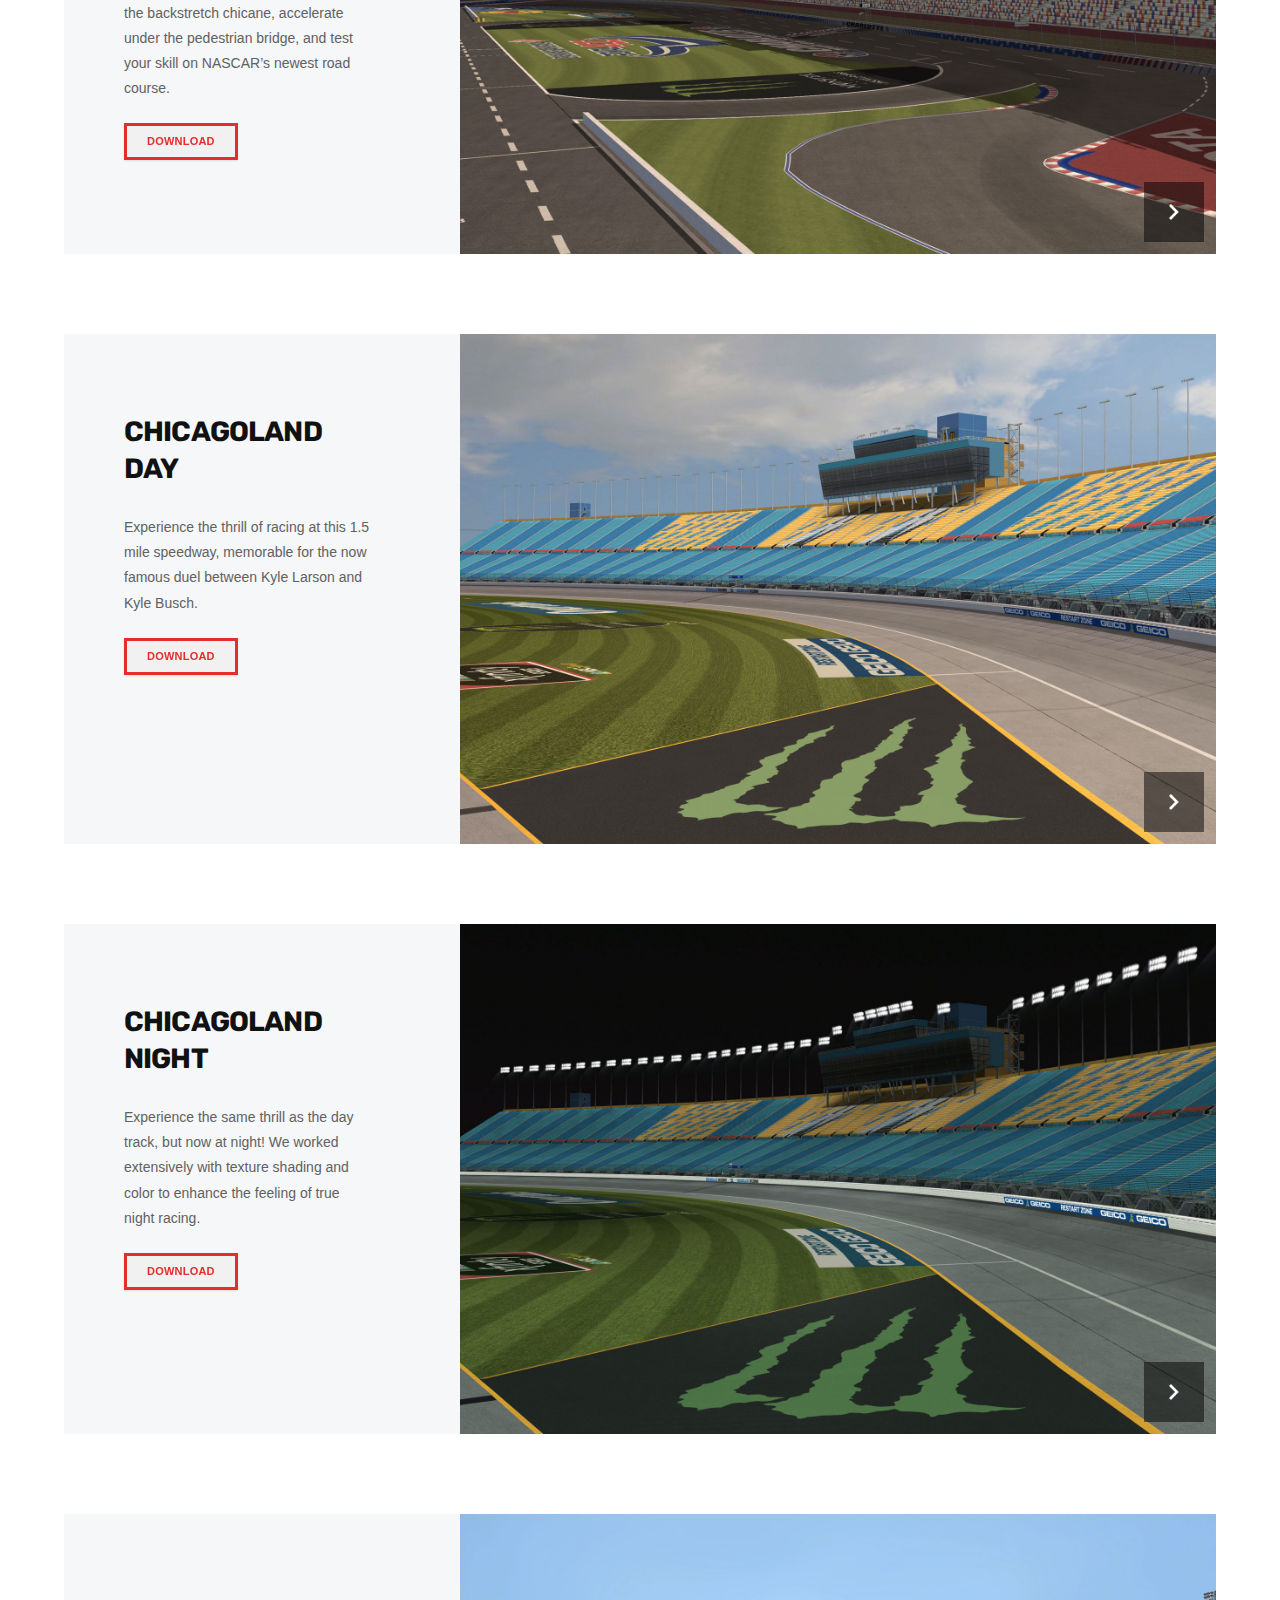
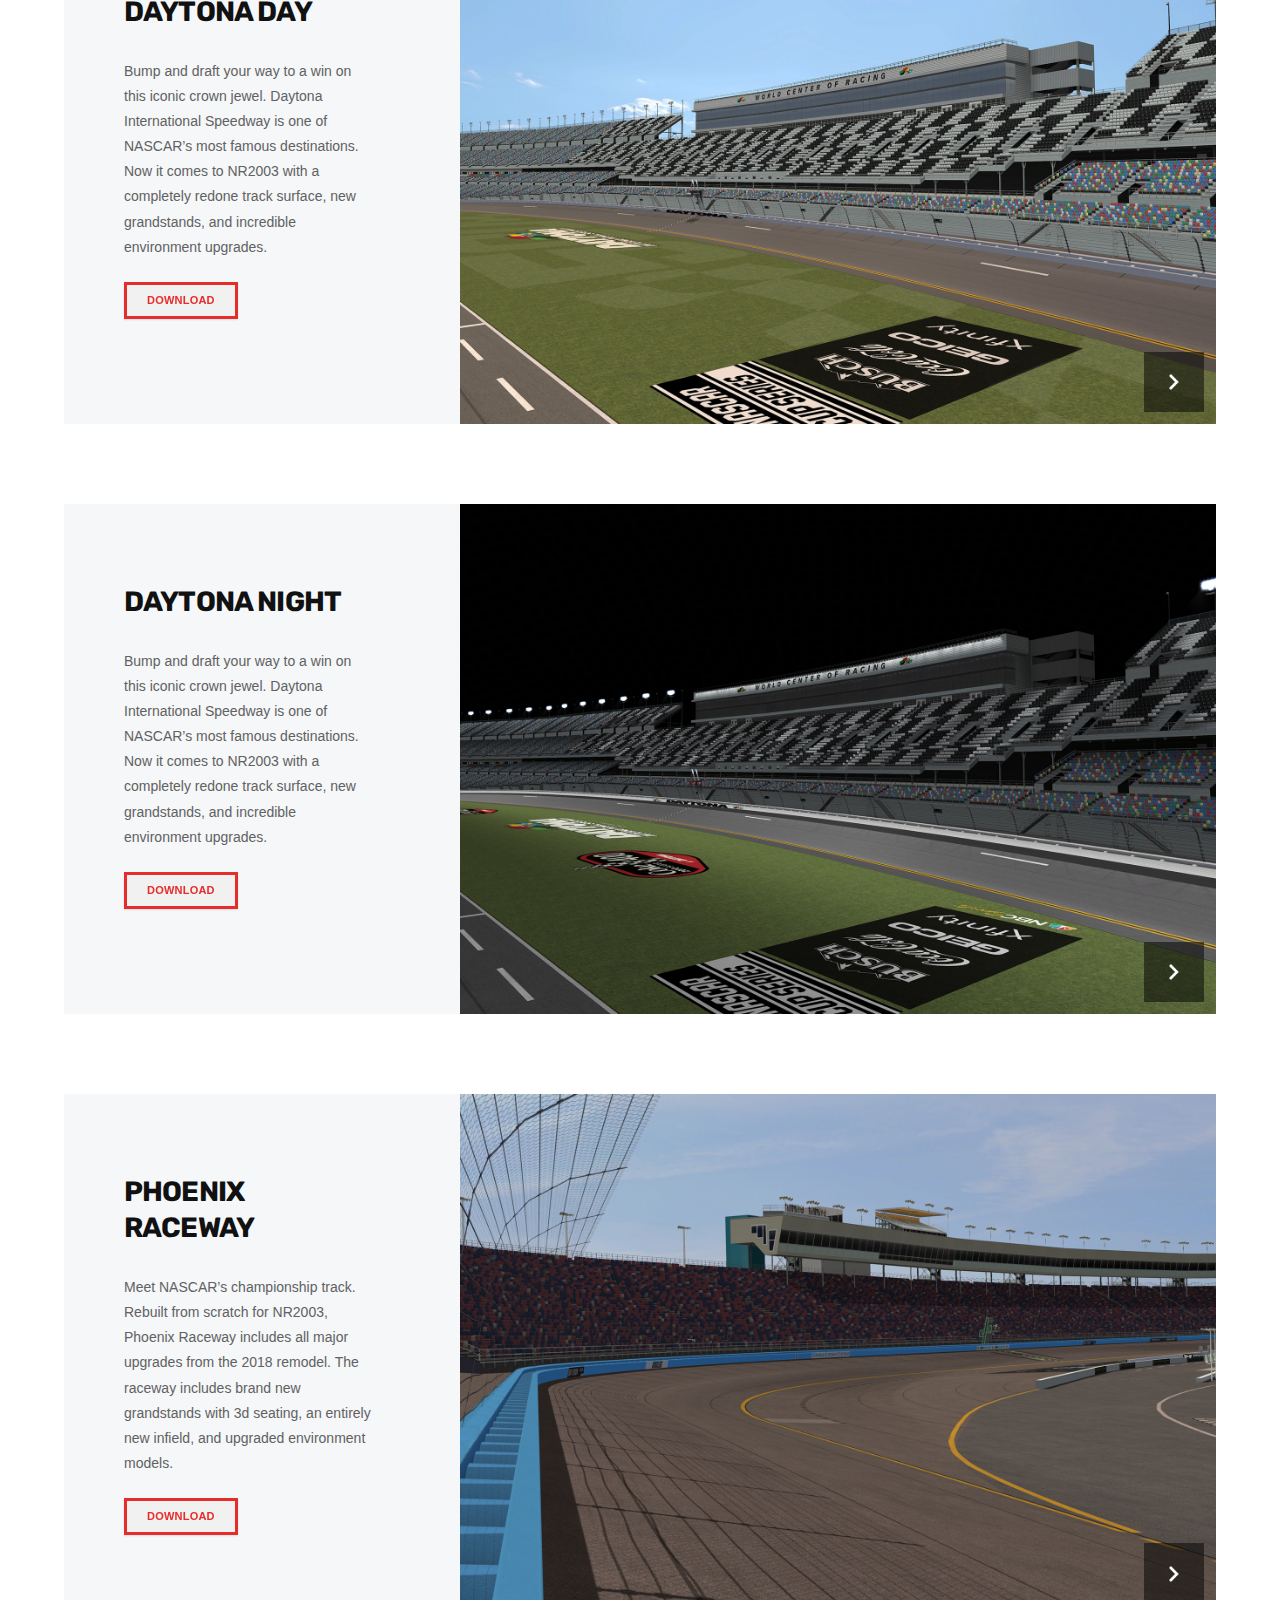
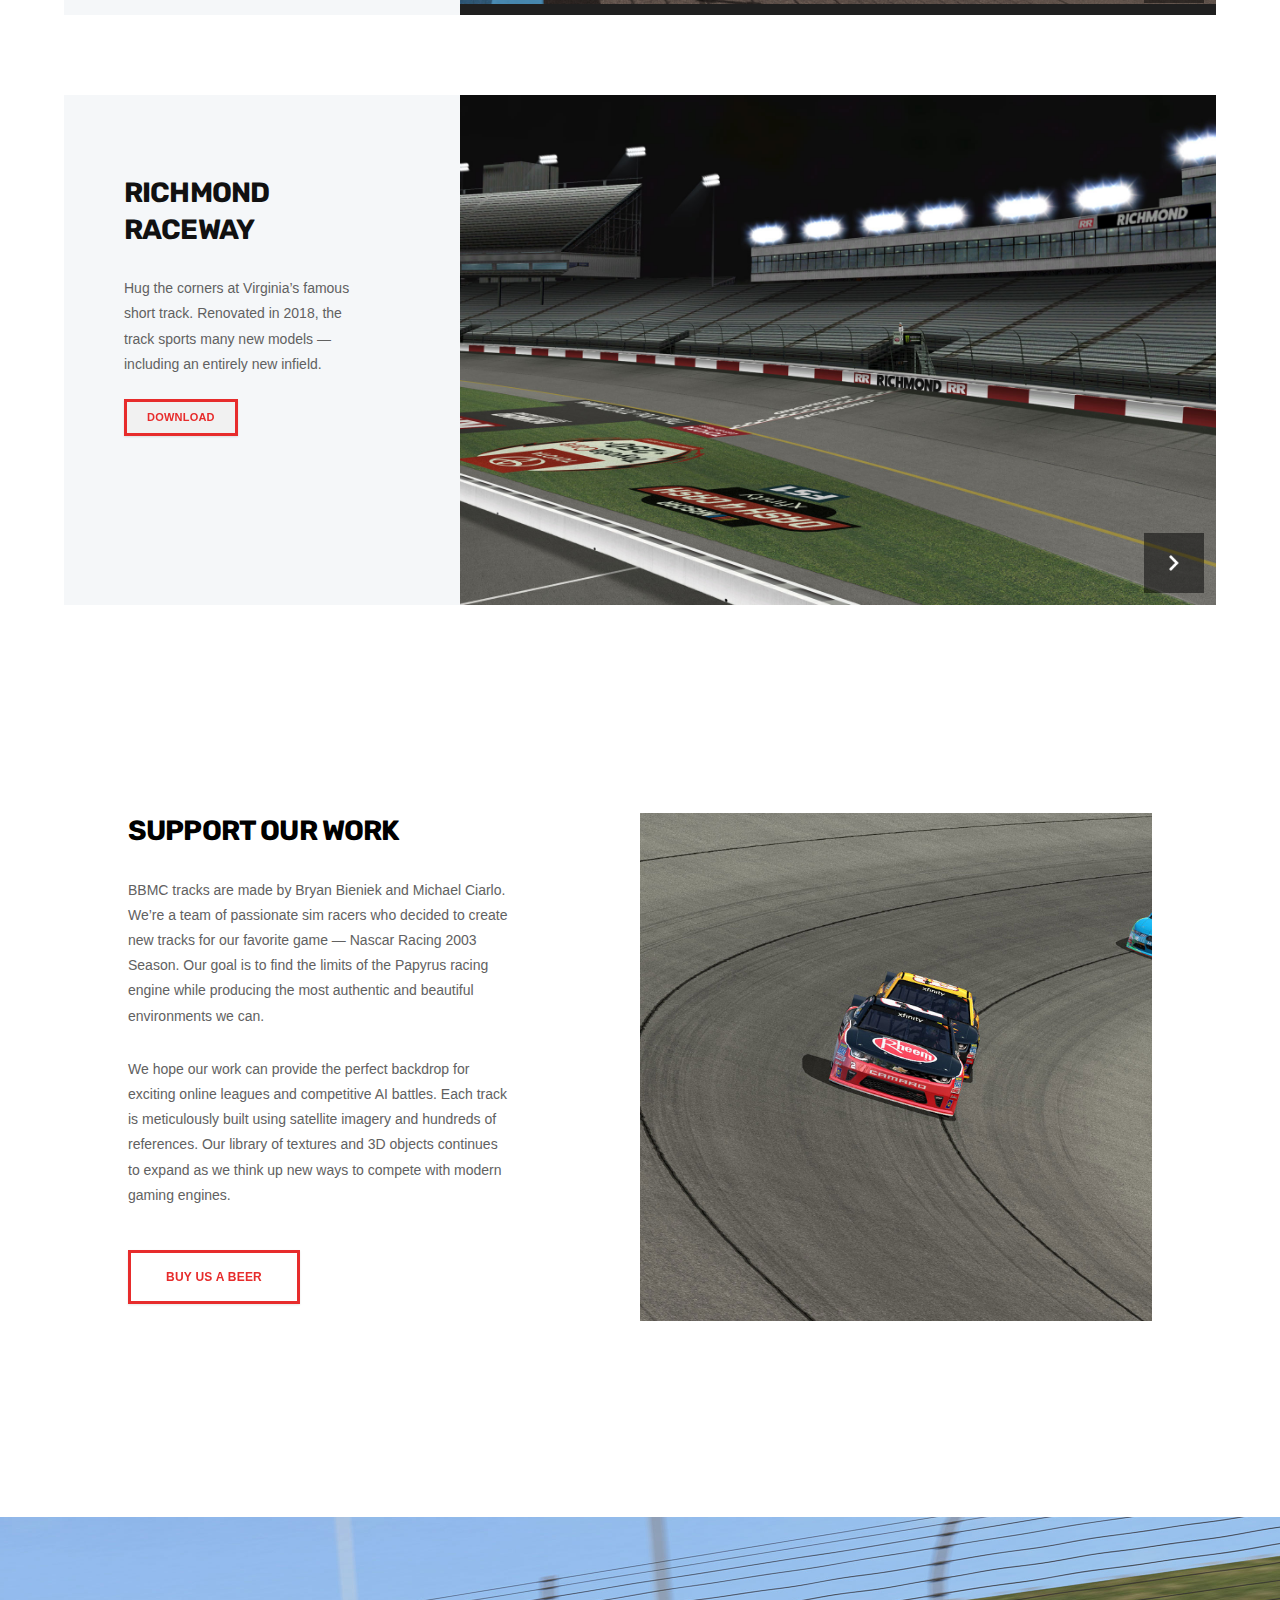
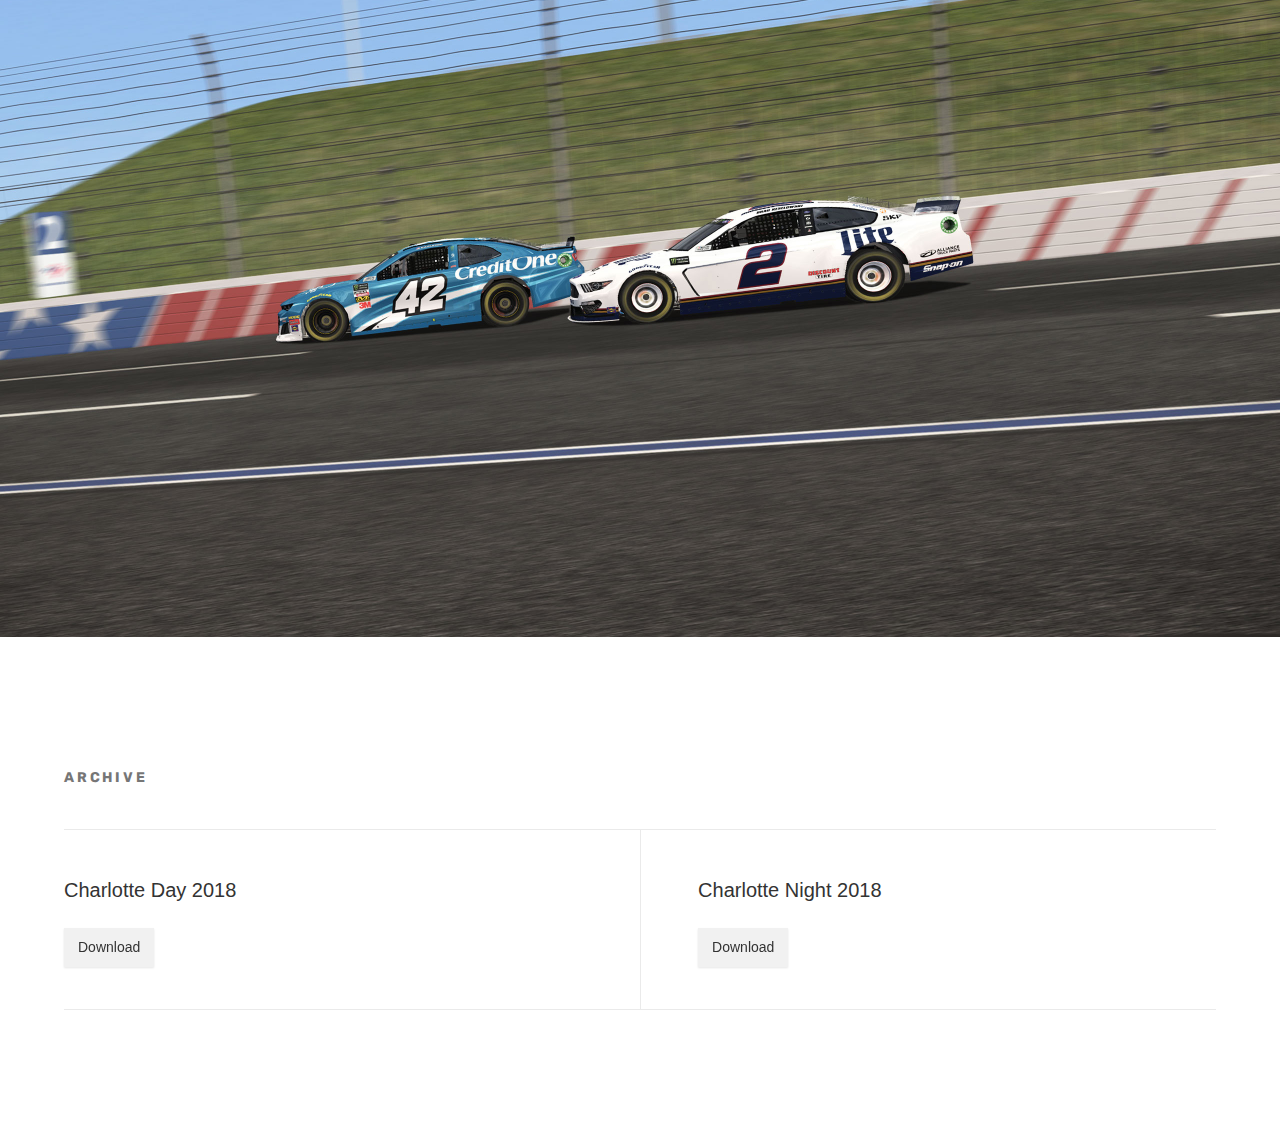
==== commit d83d3af5: "Removing new tags" ====
--- a/index.html
+++ b/index.html
@@ -81,13 +81,13 @@
               <span class="track-title">Chicagoland Night</span>
               <span class="track-status">Aug 2018</span>
             </a>
-          </li><li class="new">
+          </li><li>
             <a href="#daytona-day">
               <img src="images/daytona.svg"/>
               <span class="track-title">Daytona Day</span>
               <span class="track-status">Nov 2020</span>
             </a>
-          </li><li class="new">
+          </li><li>
             <a href="#daytona-night">
               <img src="images/daytona.svg"/>
               <span class="track-title">Daytona Night</span>
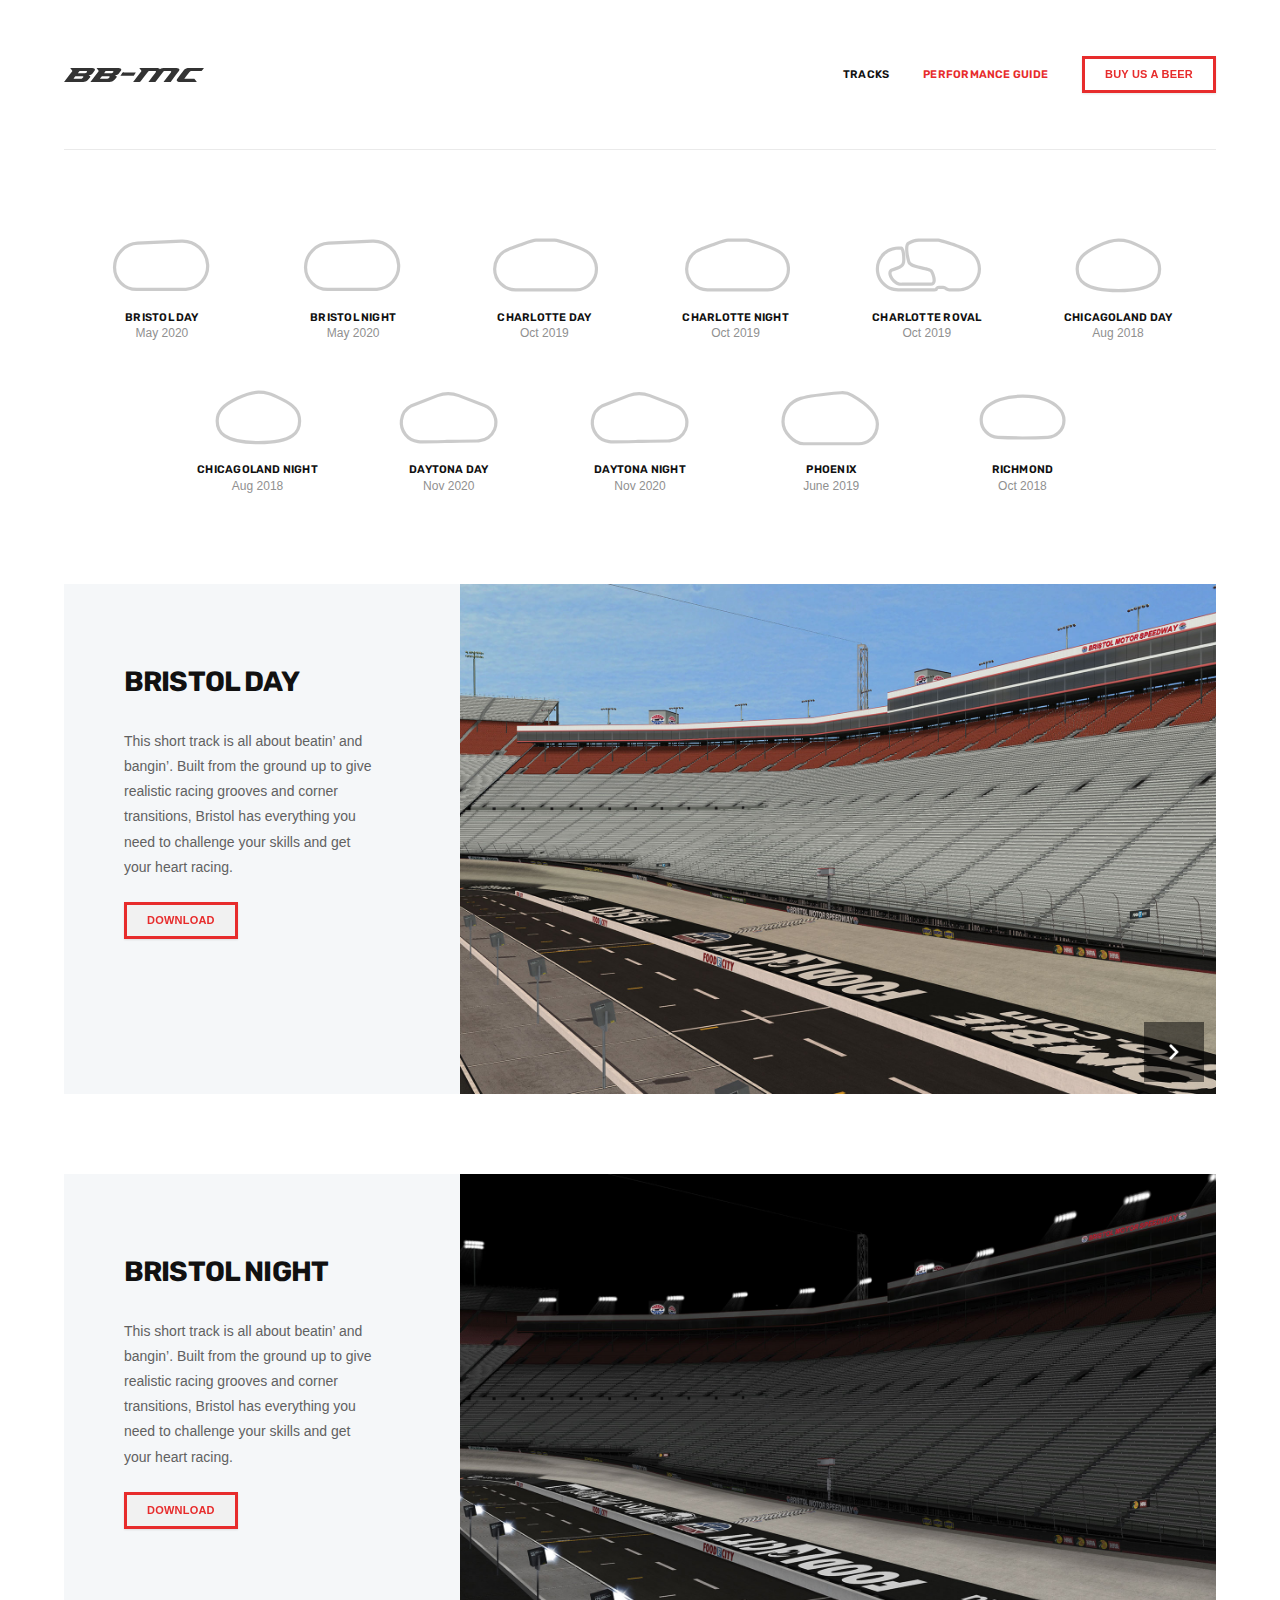
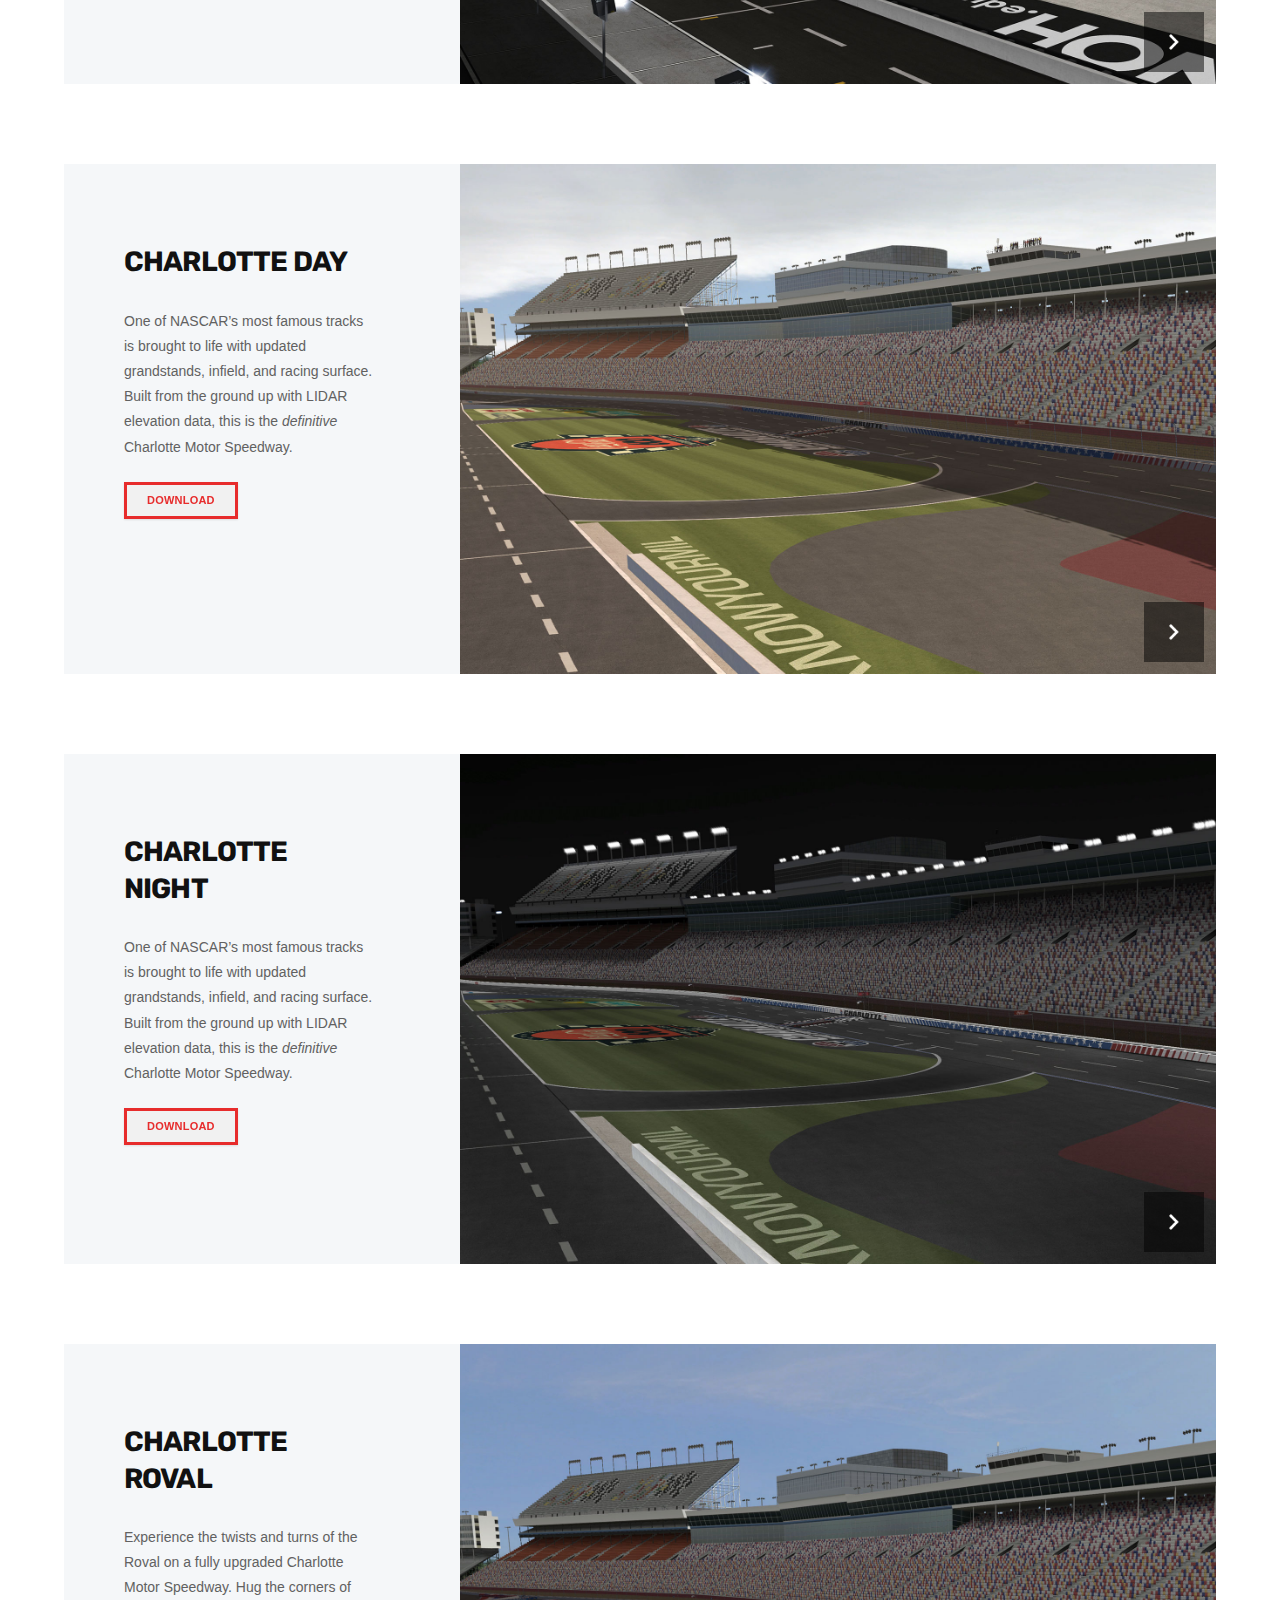
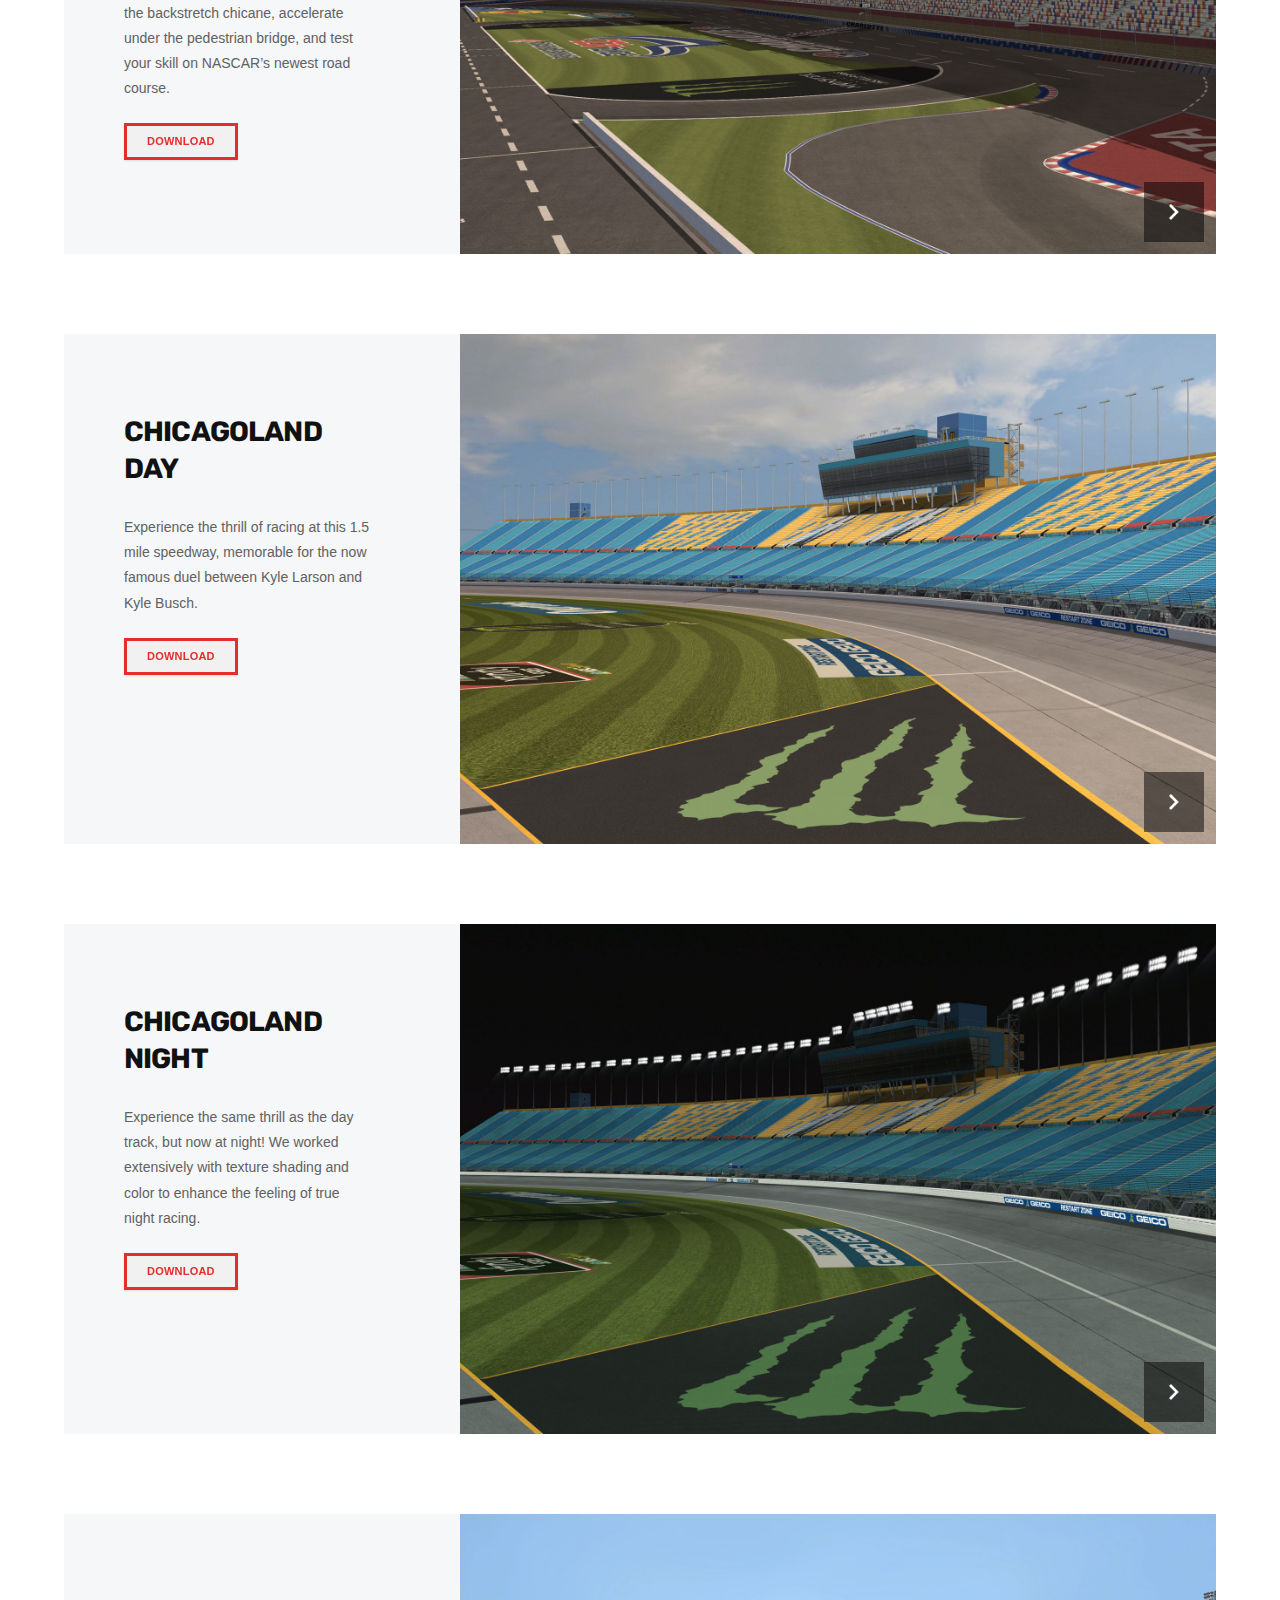
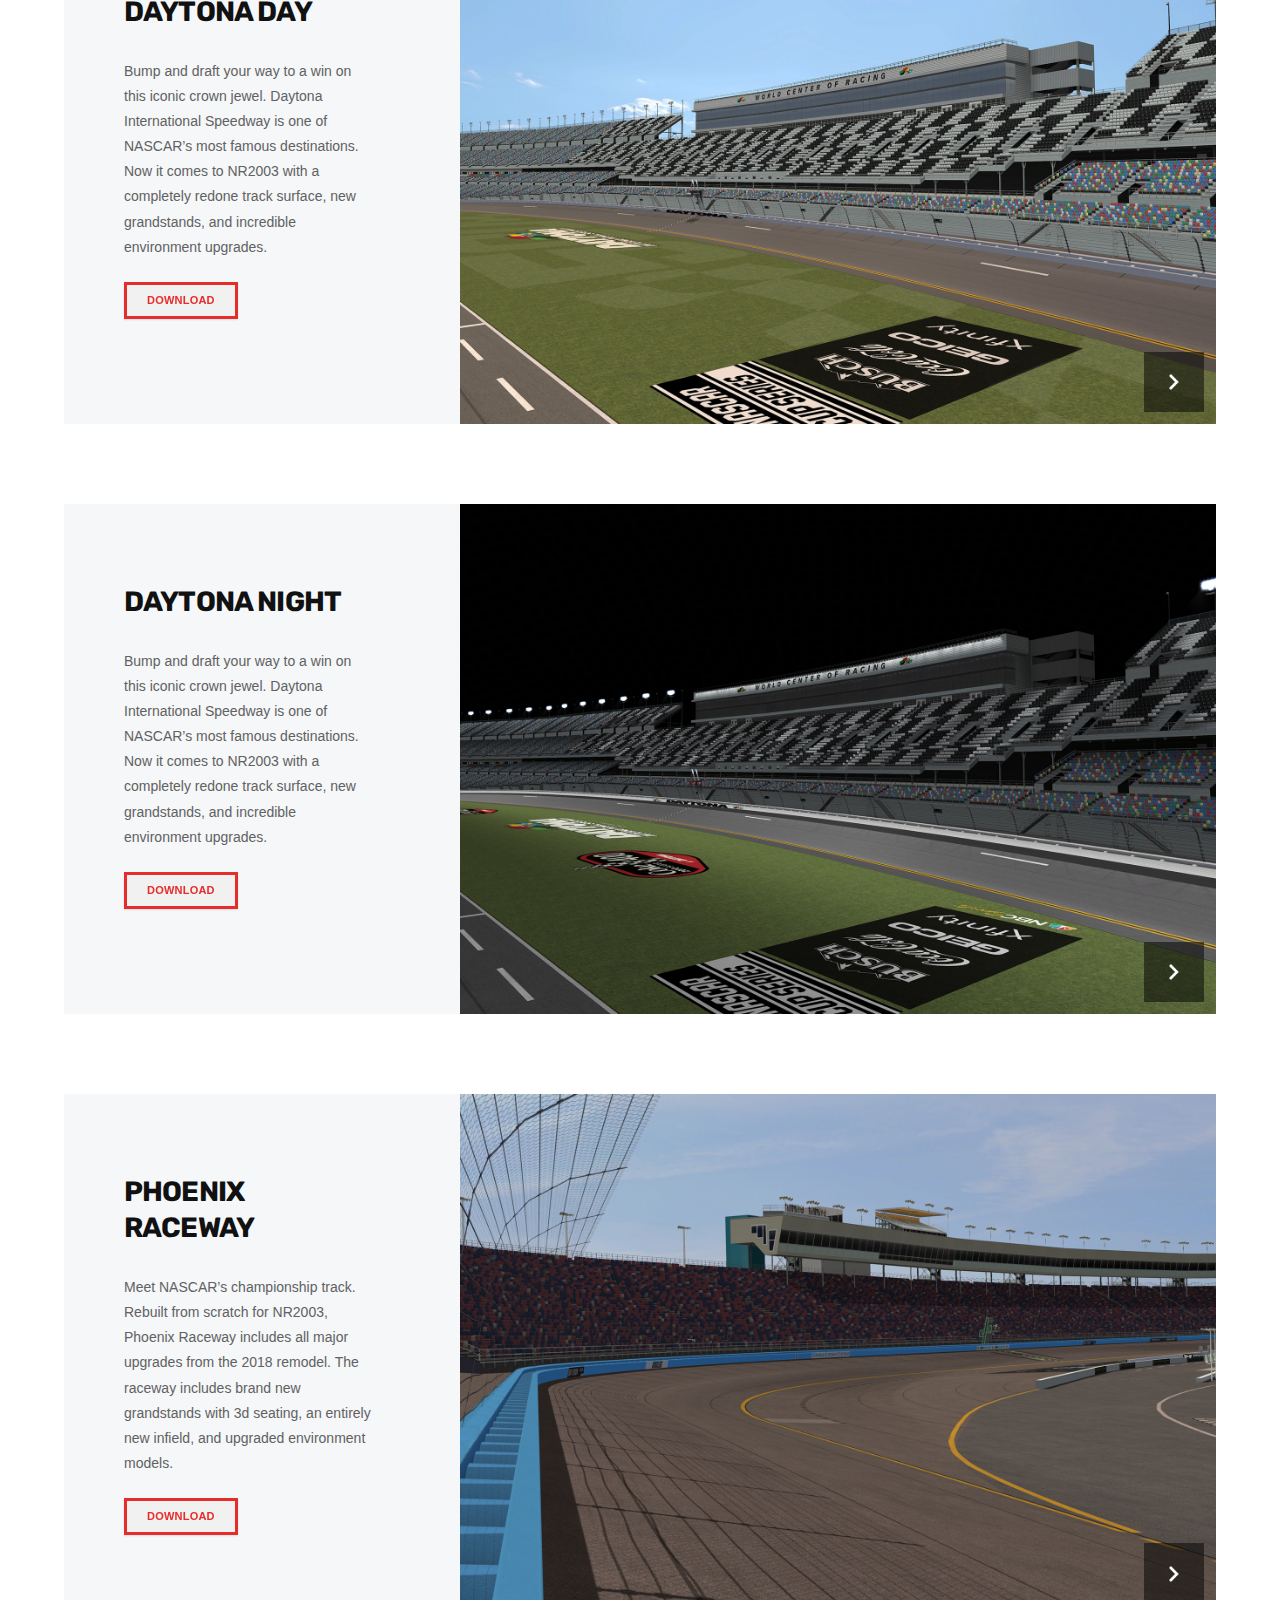
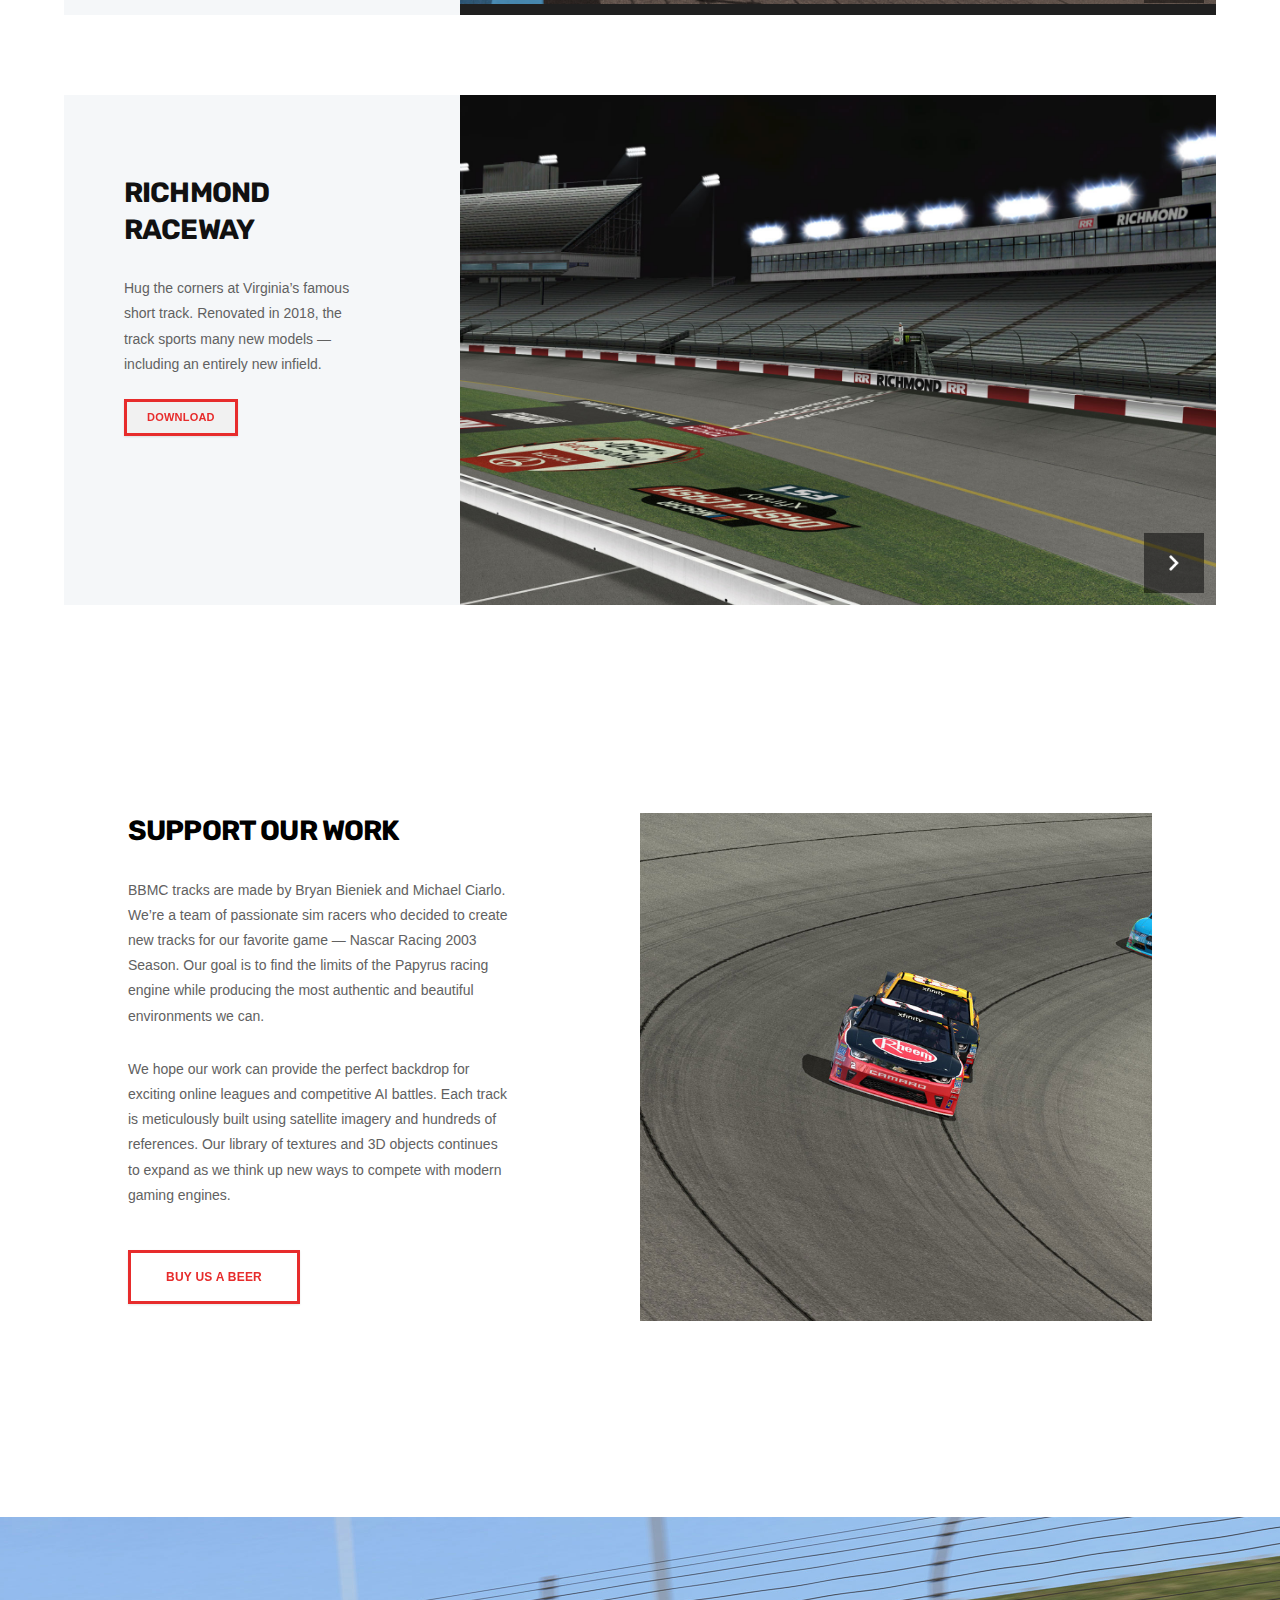
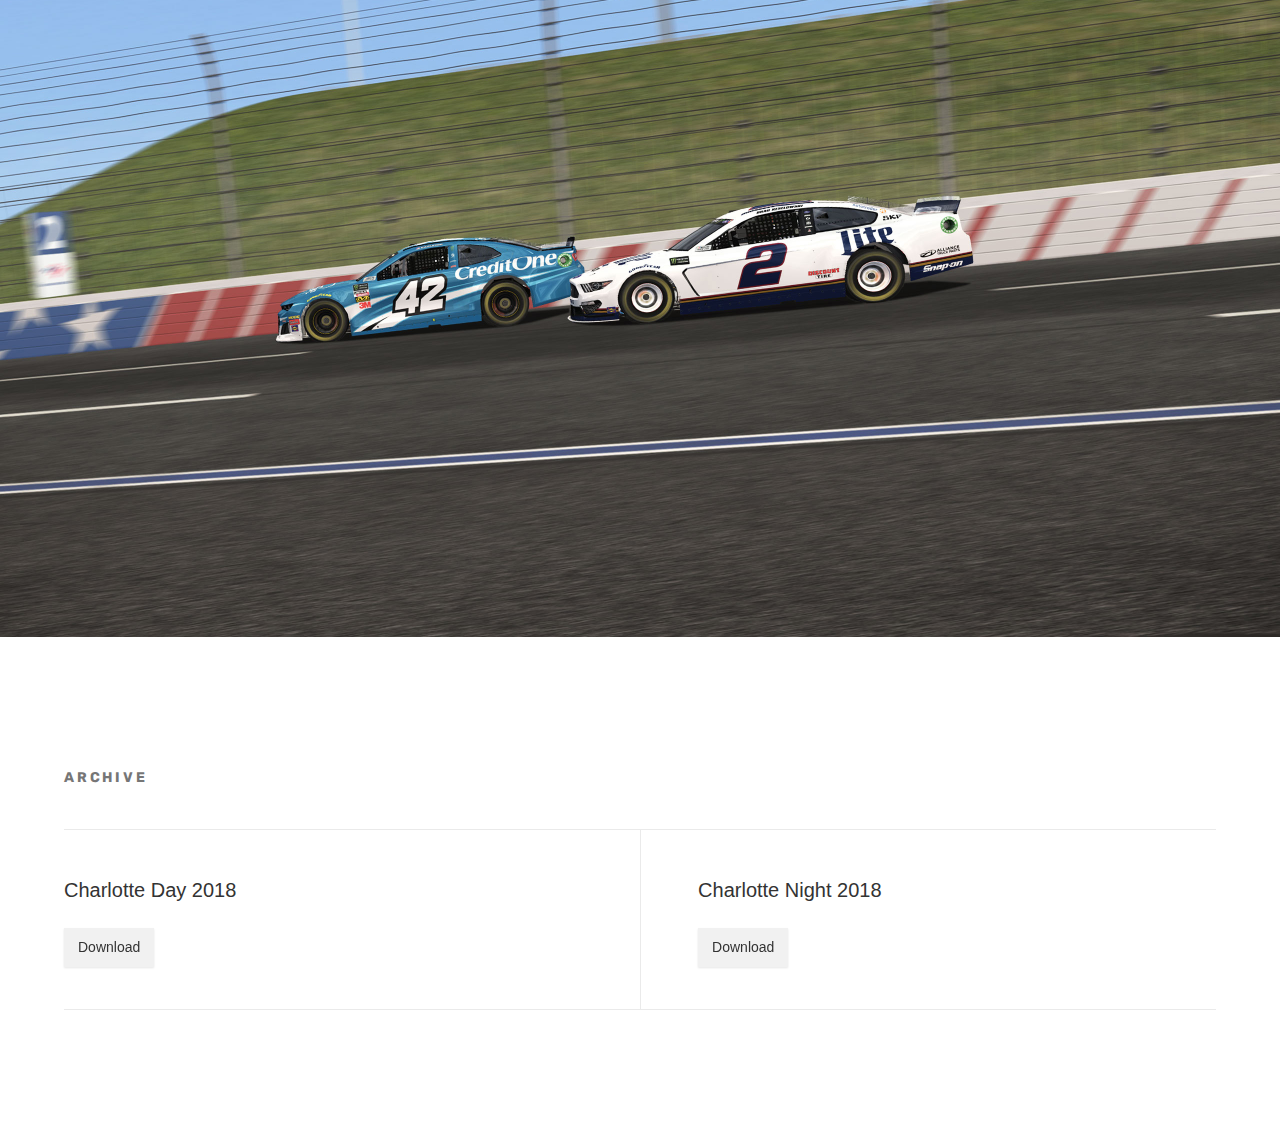
==== commit 8b36c1bd: "Update index.html" ====
--- a/index.html
+++ b/index.html
@@ -105,12 +105,6 @@
               <span class="track-title">Richmond</span>
               <span class="track-status">Oct 2018</span>
             </a>
-          </li><li>
-            <a href="#if-you-like-us">
-              <img src="images/generic_oval.svg"/>
-              <span class="track-title">Track 12</span>
-              <span class="track-status">In development</span>
-            </a>
           </li>
         </ul>
 
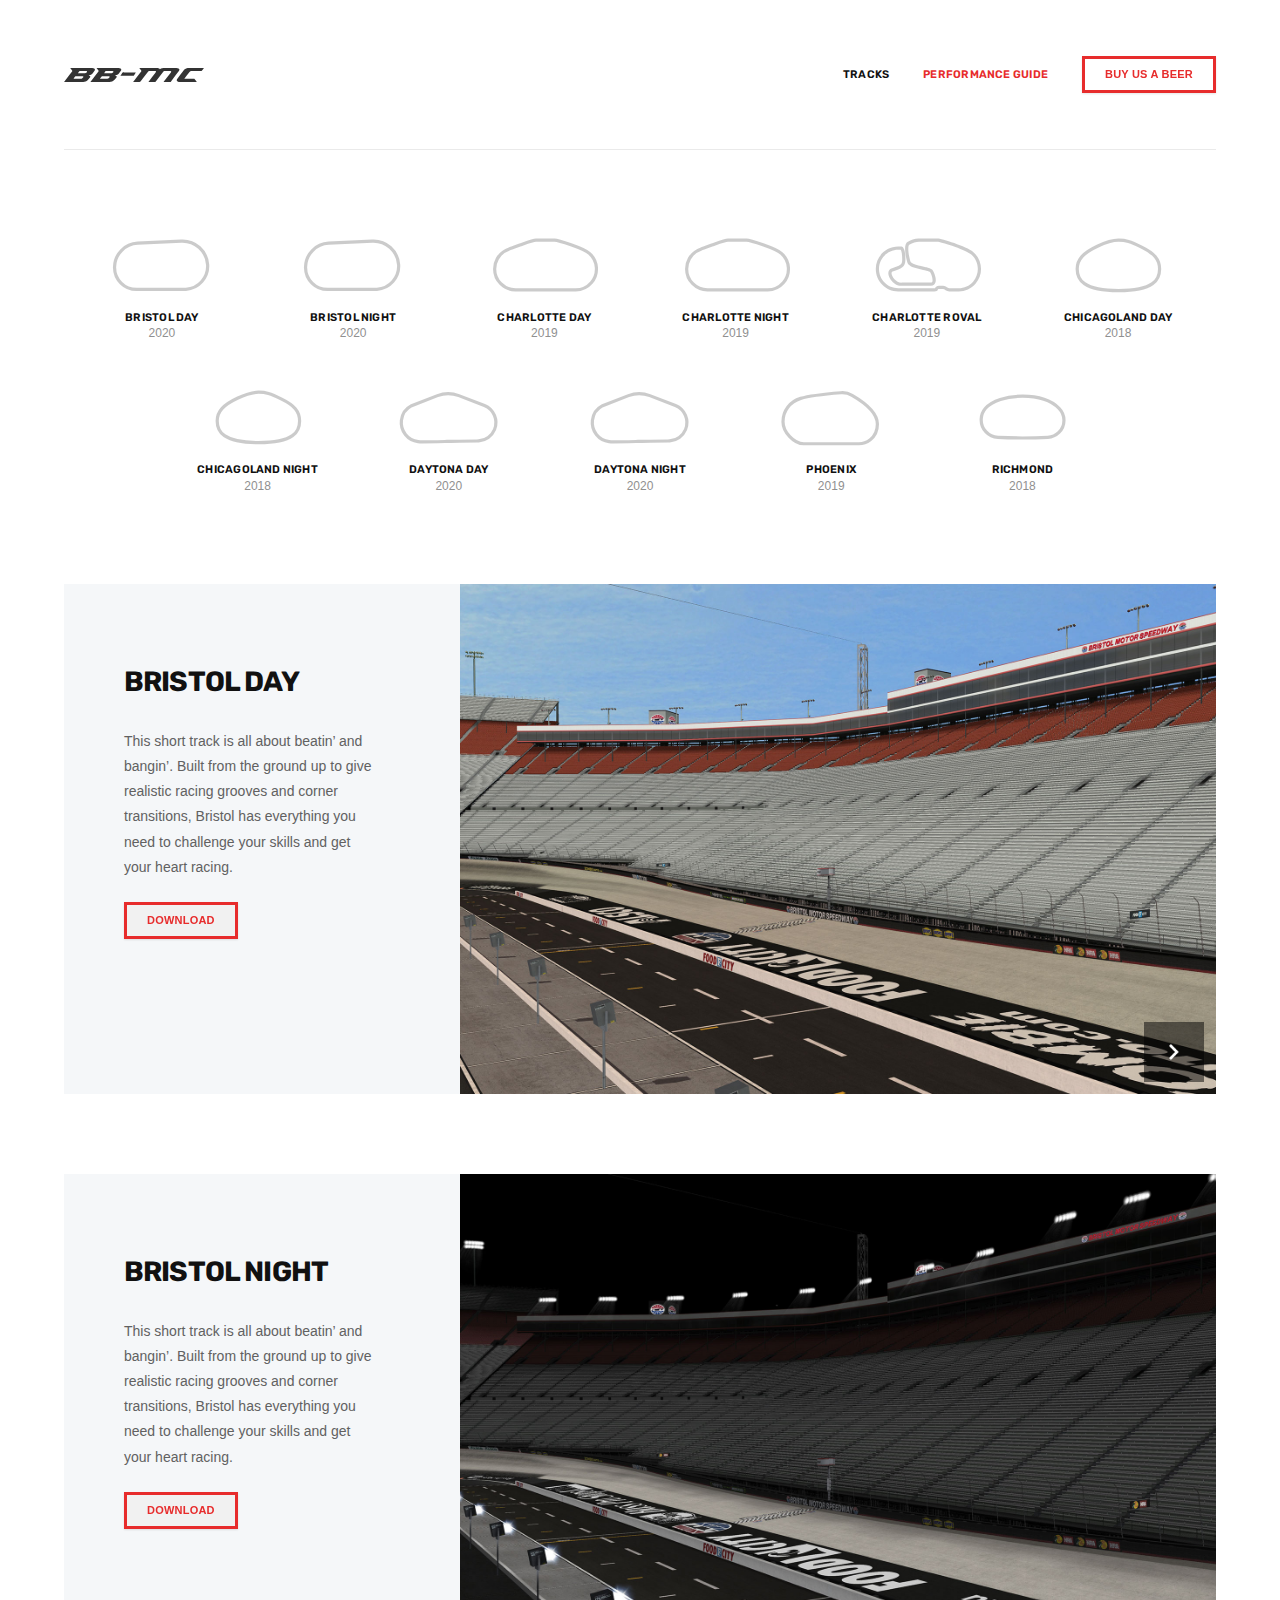
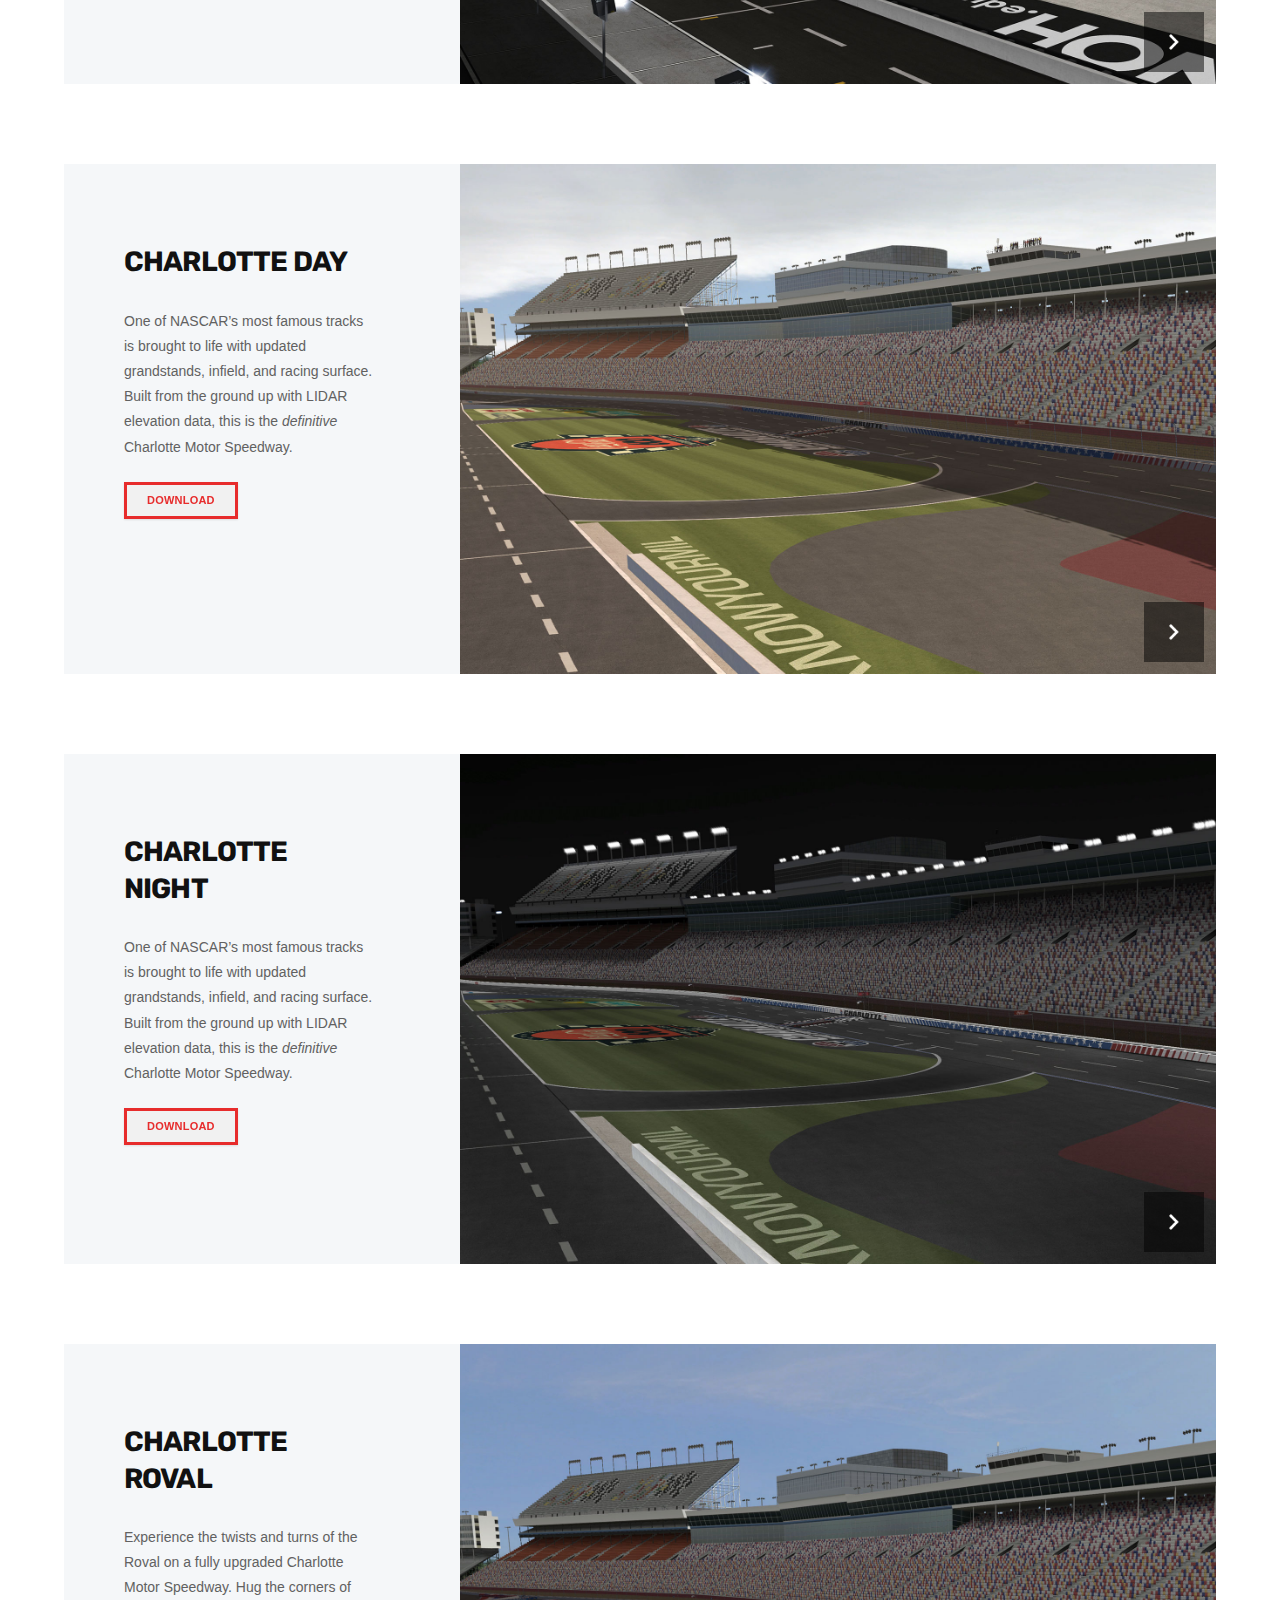
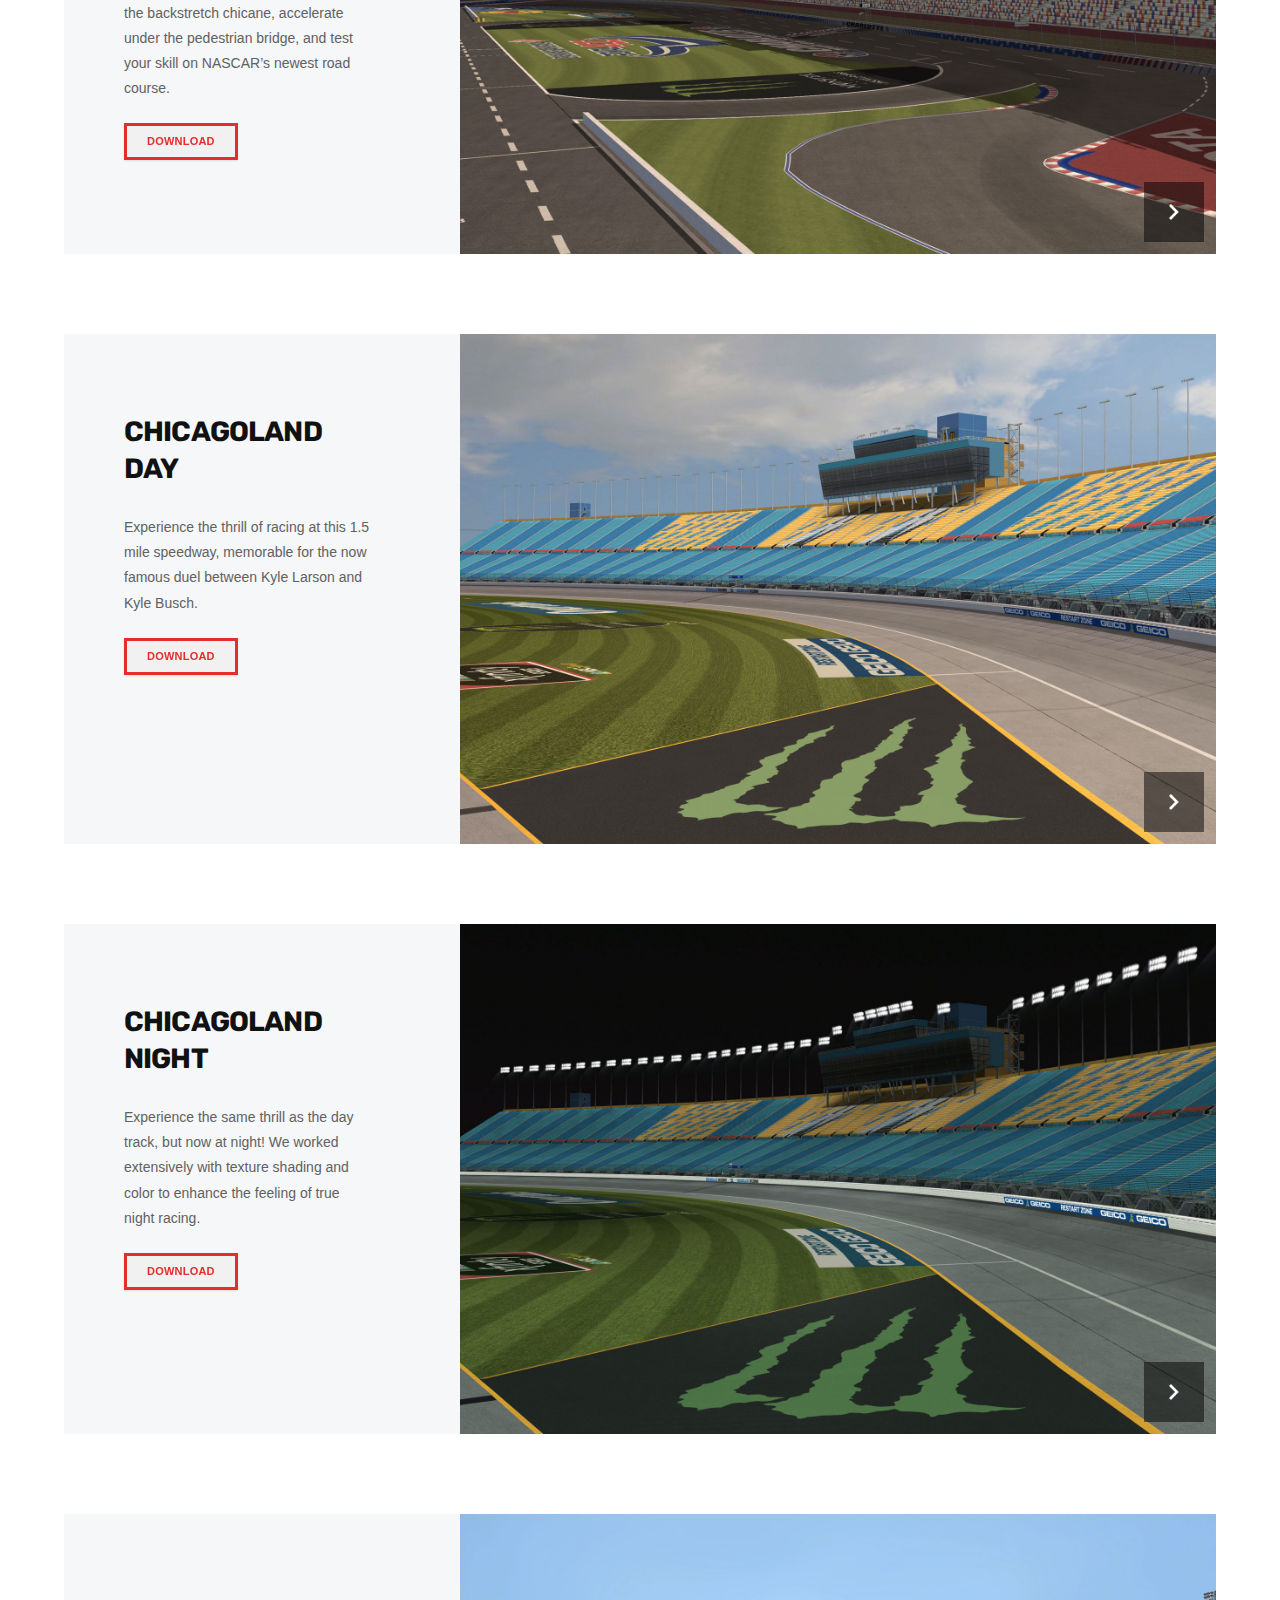
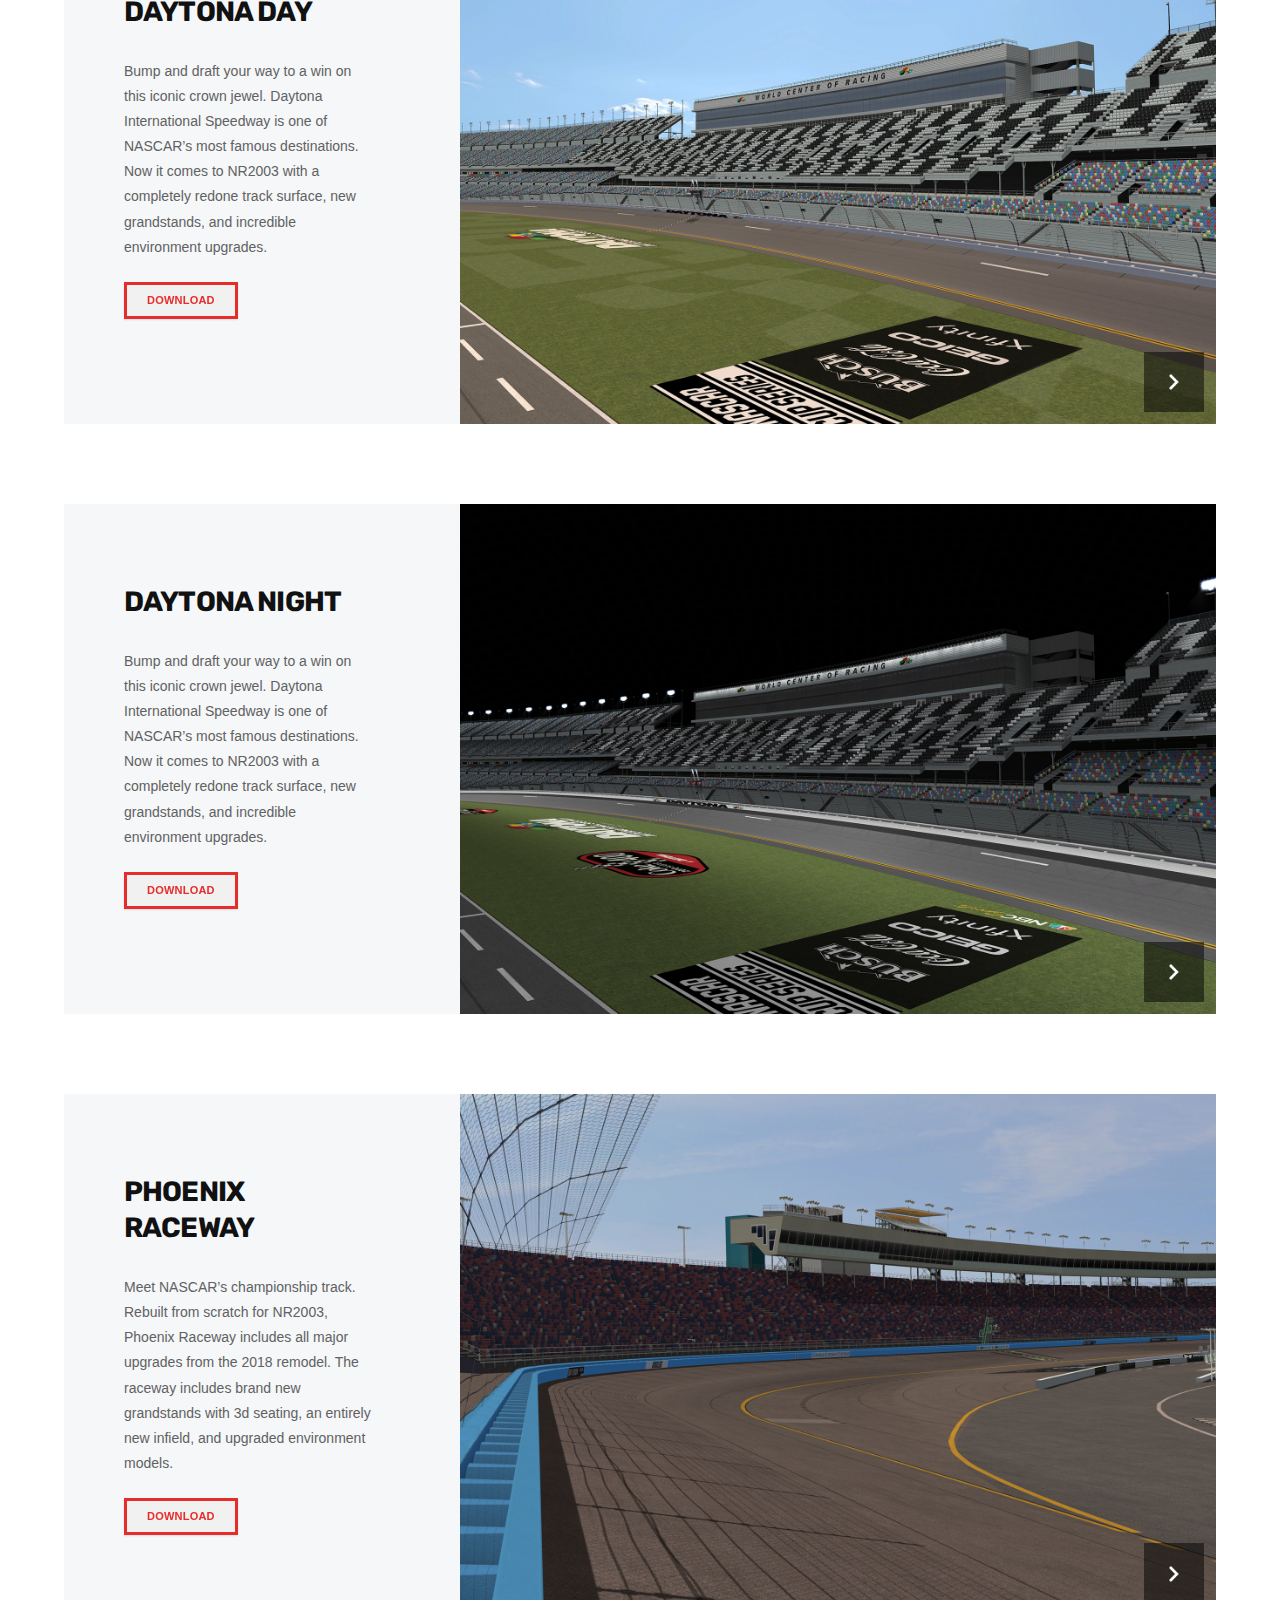
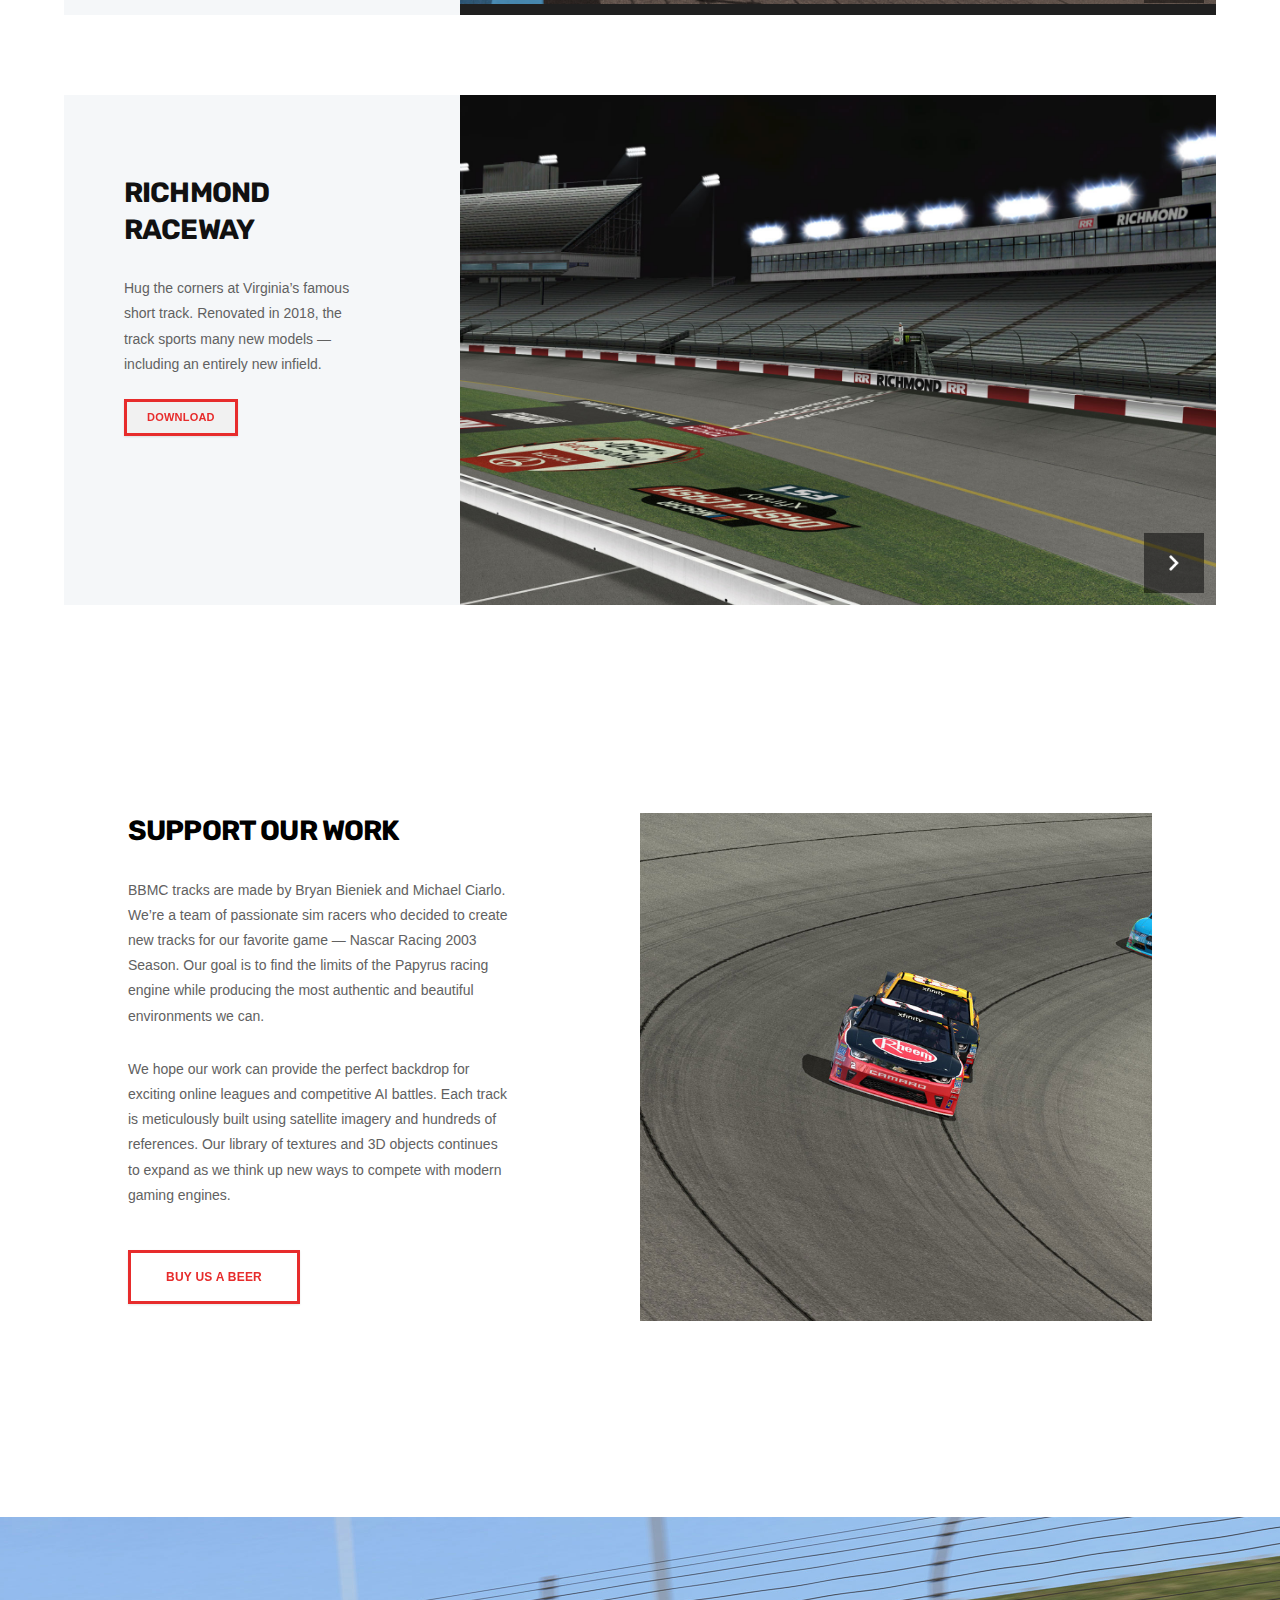
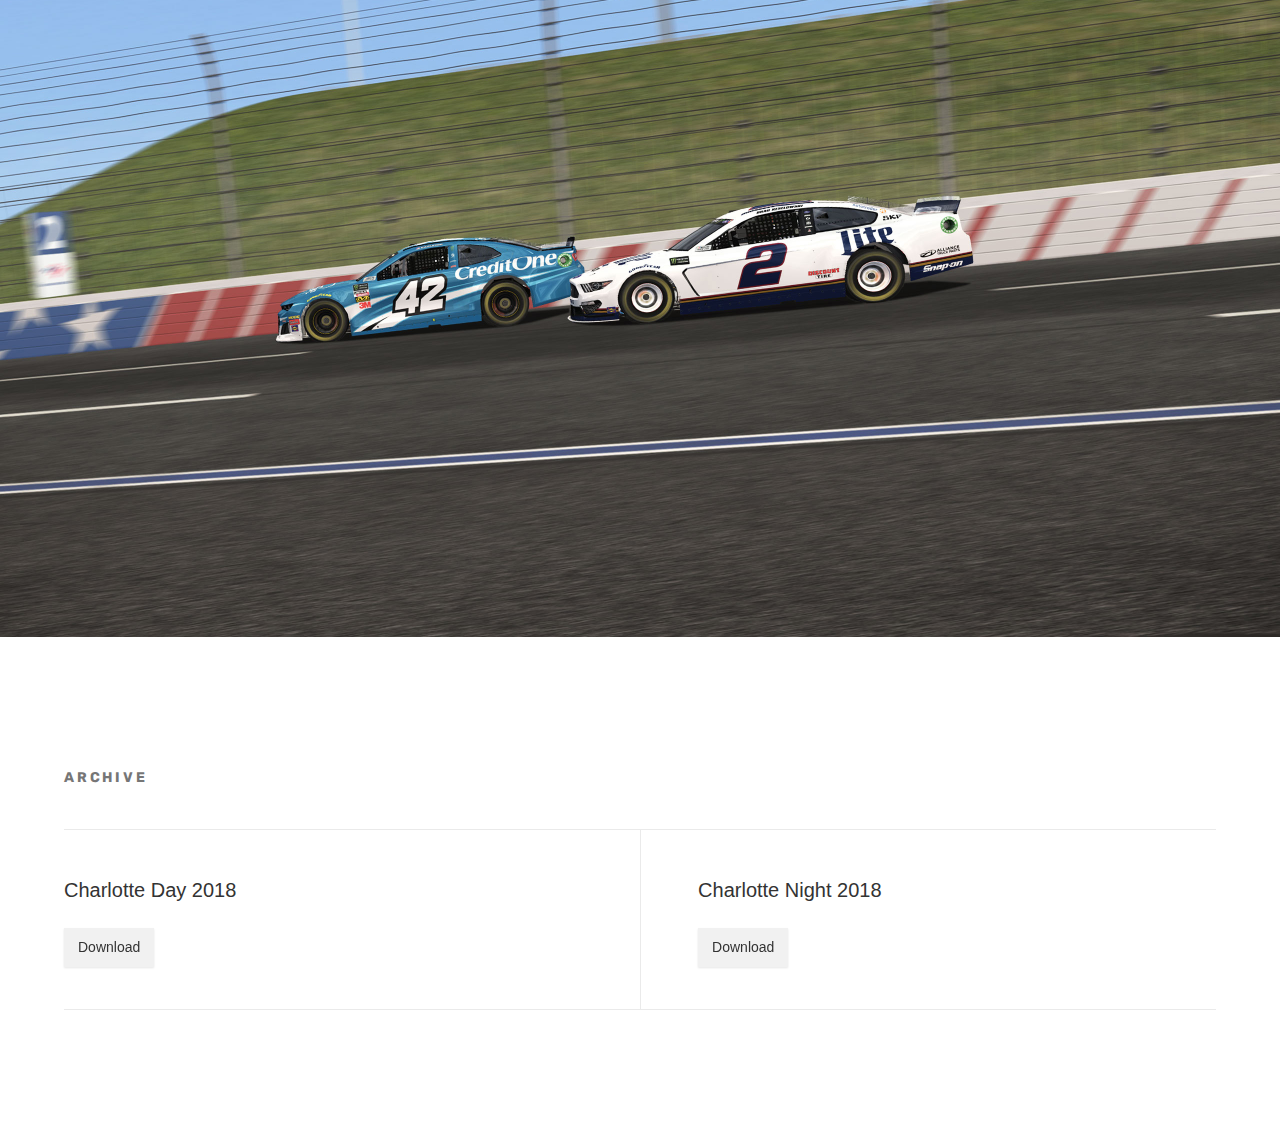
==== commit f1c30b79: "Update index.html" ====
--- a/index.html
+++ b/index.html
@@ -43,67 +43,67 @@
             <a href="#bristol-day">
               <img src="images/bristol.svg"/>
               <span class="track-title">Bristol Day</span>
-              <span class="track-status">May 2020</span>
+              <span class="track-status">2020</span>
             </a>
           </li><li>
             <a href="#bristol-night">
               <img src="images/bristol.svg"/>
               <span class="track-title">Bristol Night</span>
-              <span class="track-status">May 2020</span>
+              <span class="track-status">2020</span>
             </a>
           </li><li>
             <a href="#charlotte-day">
               <img src="images/charlotte.svg"/>
               <span class="track-title">Charlotte Day</span>
-              <span class="track-status">Oct 2019</span>
+              <span class="track-status">2019</span>
             </a>
           </li><li>
             <a href="#charlotte-night">
               <img src="images/charlotte.svg"/>
               <span class="track-title">Charlotte Night</span>
-              <span class="track-status">Oct 2019</span>
+              <span class="track-status">2019</span>
             </a>
           </li><li>
             <a href="#roval">
               <img src="images/roval.svg"/>
               <span class="track-title">Charlotte Roval</span>
-              <span class="track-status">Oct 2019</span>
+              <span class="track-status">2019</span>
             </a>
           </li><li>
             <a href="#chicagoland-day">
               <img src="images/chicagoland.svg"/>
               <span class="track-title">Chicagoland Day</span>
-              <span class="track-status">Aug 2018</span>
+              <span class="track-status">2018</span>
             </a>
           </li><li>
             <a href="#chicagoland-night">
               <img src="images/chicagoland.svg"/>
               <span class="track-title">Chicagoland Night</span>
-              <span class="track-status">Aug 2018</span>
+              <span class="track-status">2018</span>
             </a>
           </li><li>
             <a href="#daytona-day">
               <img src="images/daytona.svg"/>
               <span class="track-title">Daytona Day</span>
-              <span class="track-status">Nov 2020</span>
+              <span class="track-status">2020</span>
             </a>
           </li><li>
             <a href="#daytona-night">
               <img src="images/daytona.svg"/>
               <span class="track-title">Daytona Night</span>
-              <span class="track-status">Nov 2020</span>
+              <span class="track-status">2020</span>
             </a>
           </li><li>
             <a href="#ism">
               <img src="images/ism.svg"/>
               <span class="track-title">Phoenix</span>
-              <span class="track-status">June 2019</span>
+              <span class="track-status">2019</span>
             </a>
           </li><li>
             <a href="#richmond">
               <img src="images/richmond.svg"/>
               <span class="track-title">Richmond</span>
-              <span class="track-status">Oct 2018</span>
+              <span class="track-status">2018</span>
             </a>
           </li>
         </ul>
